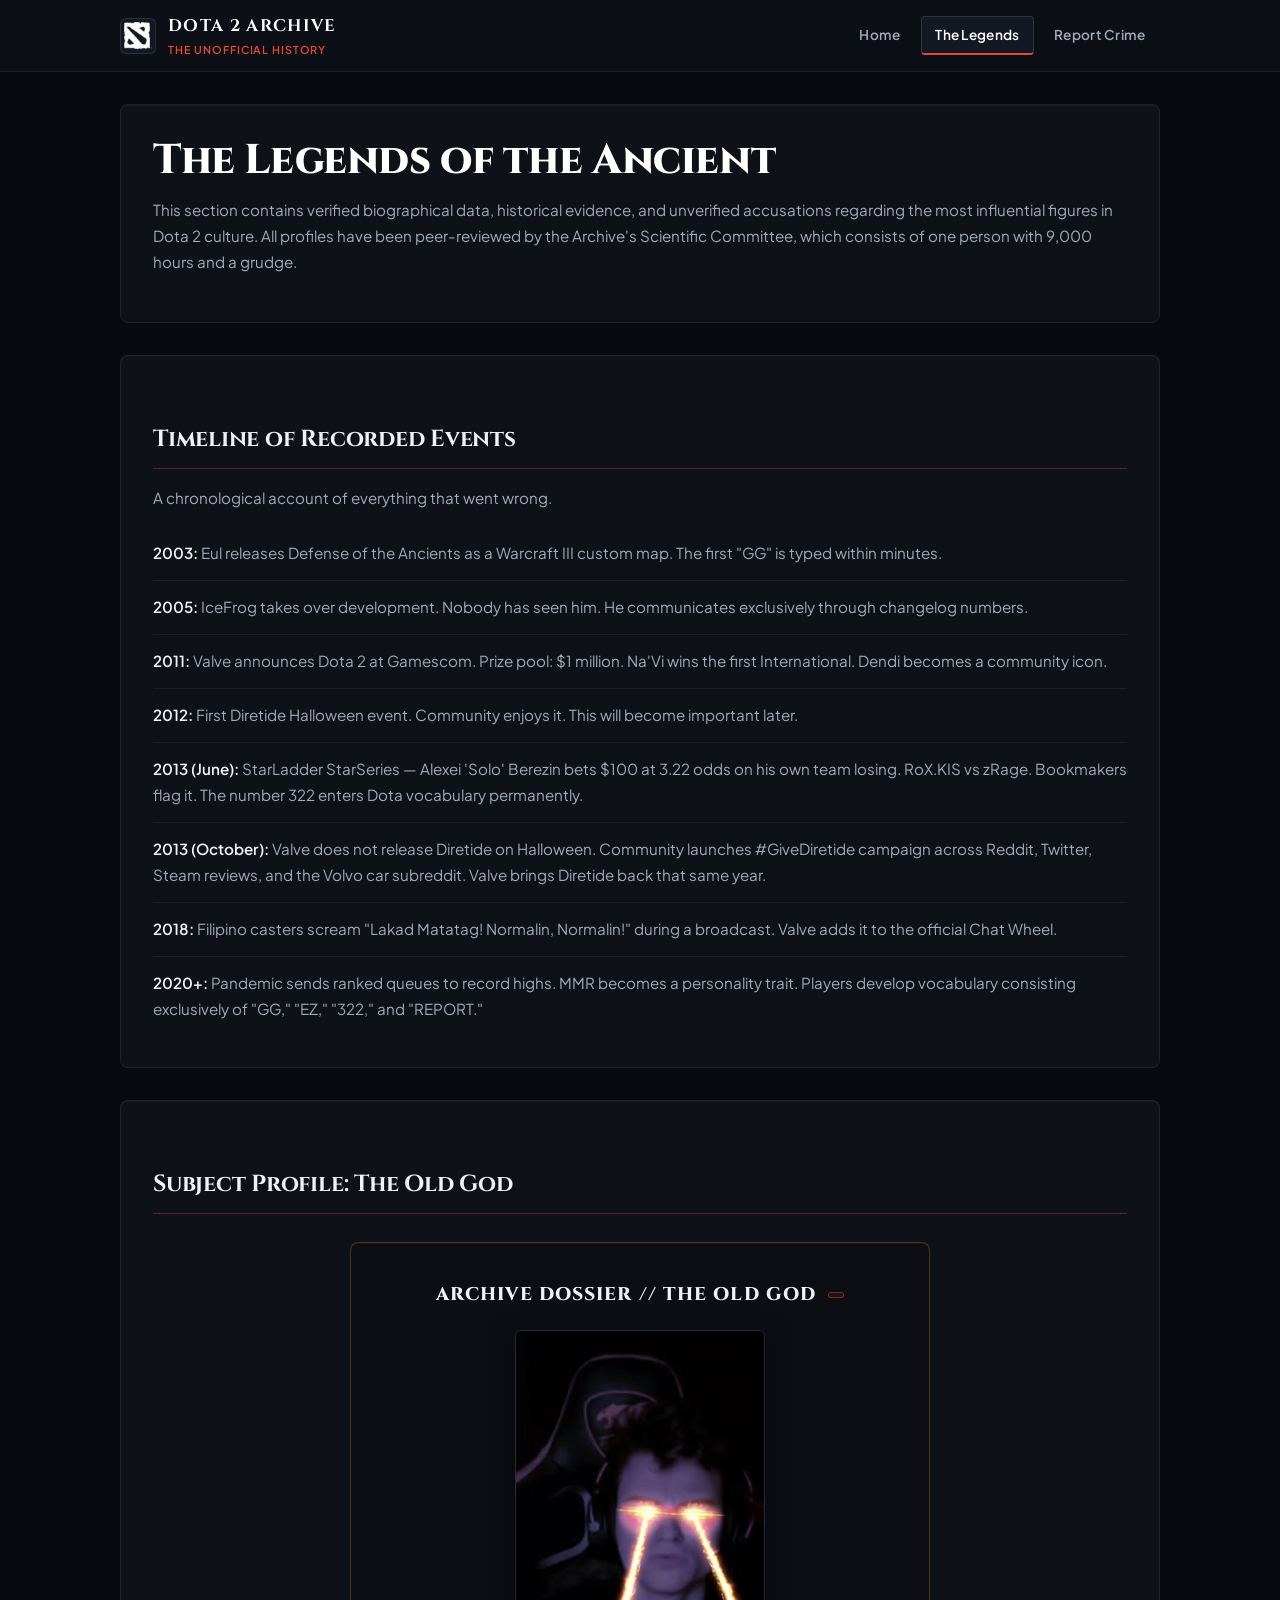
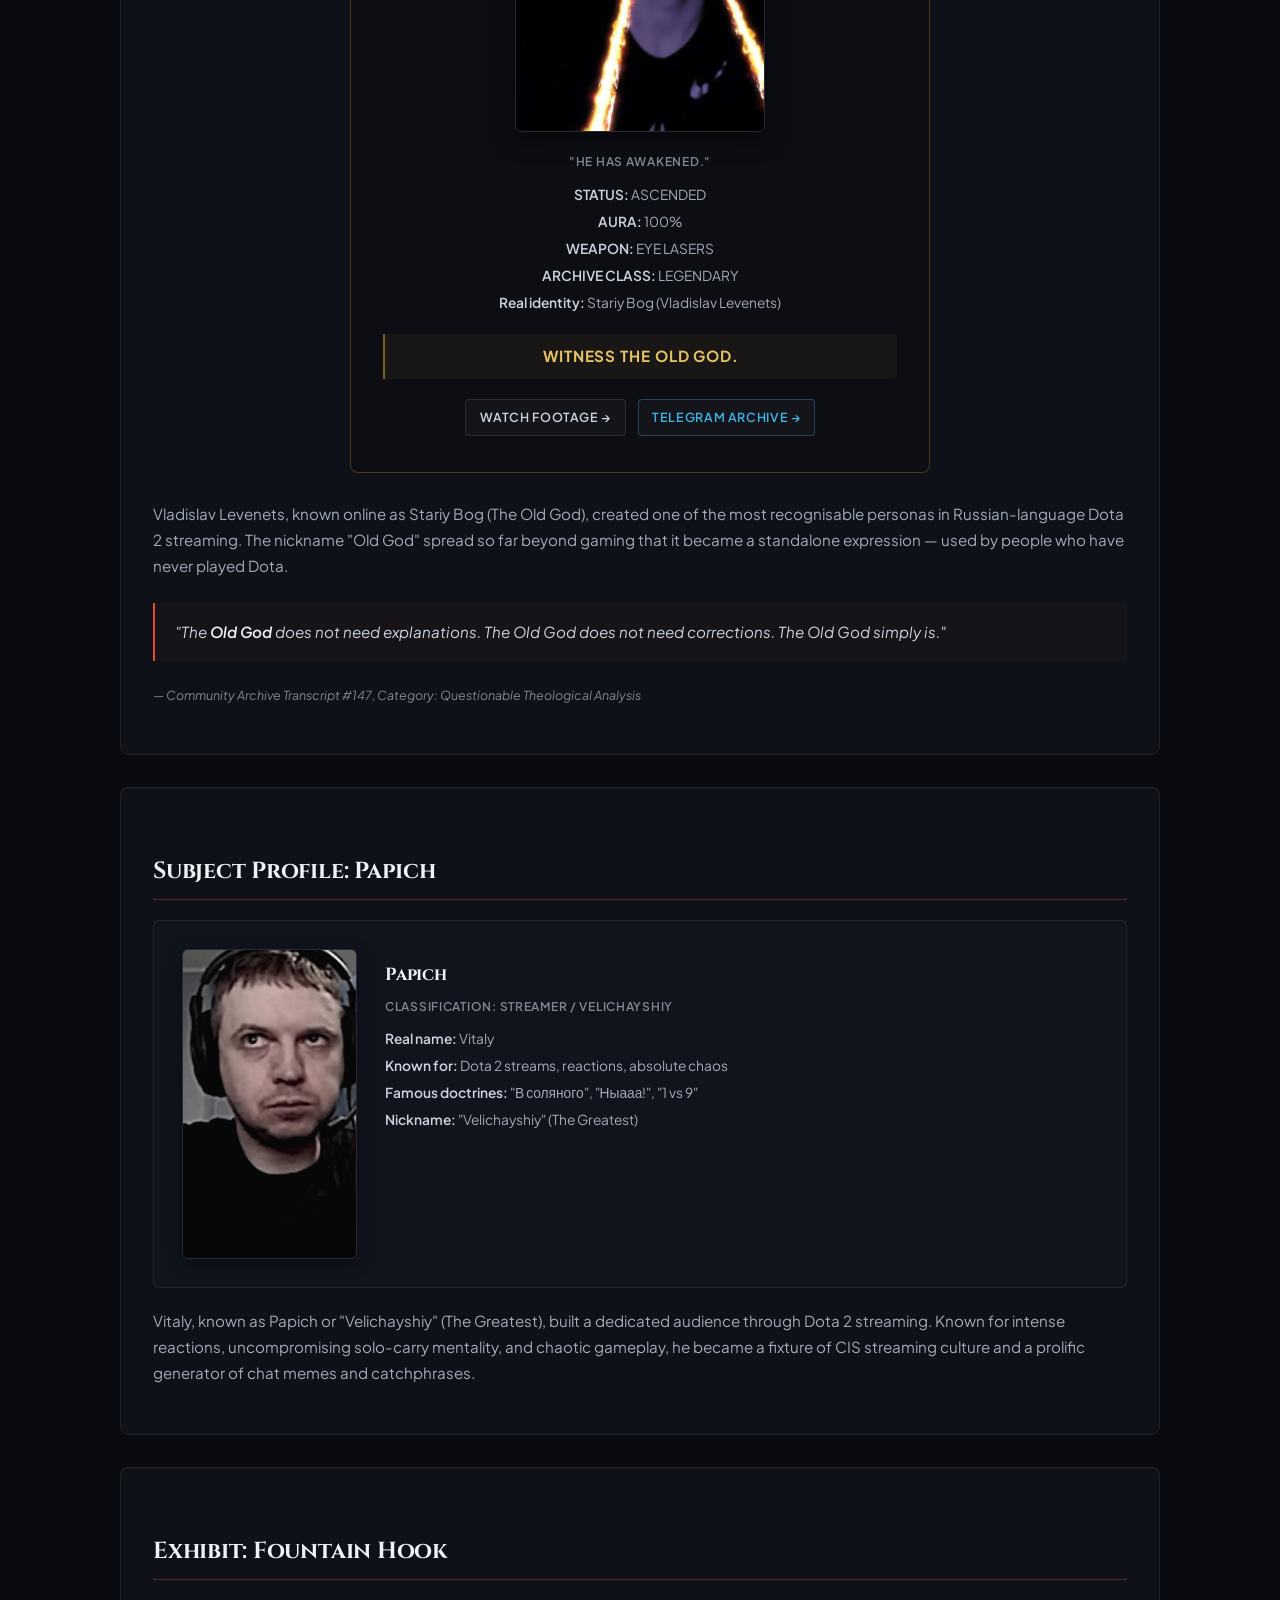
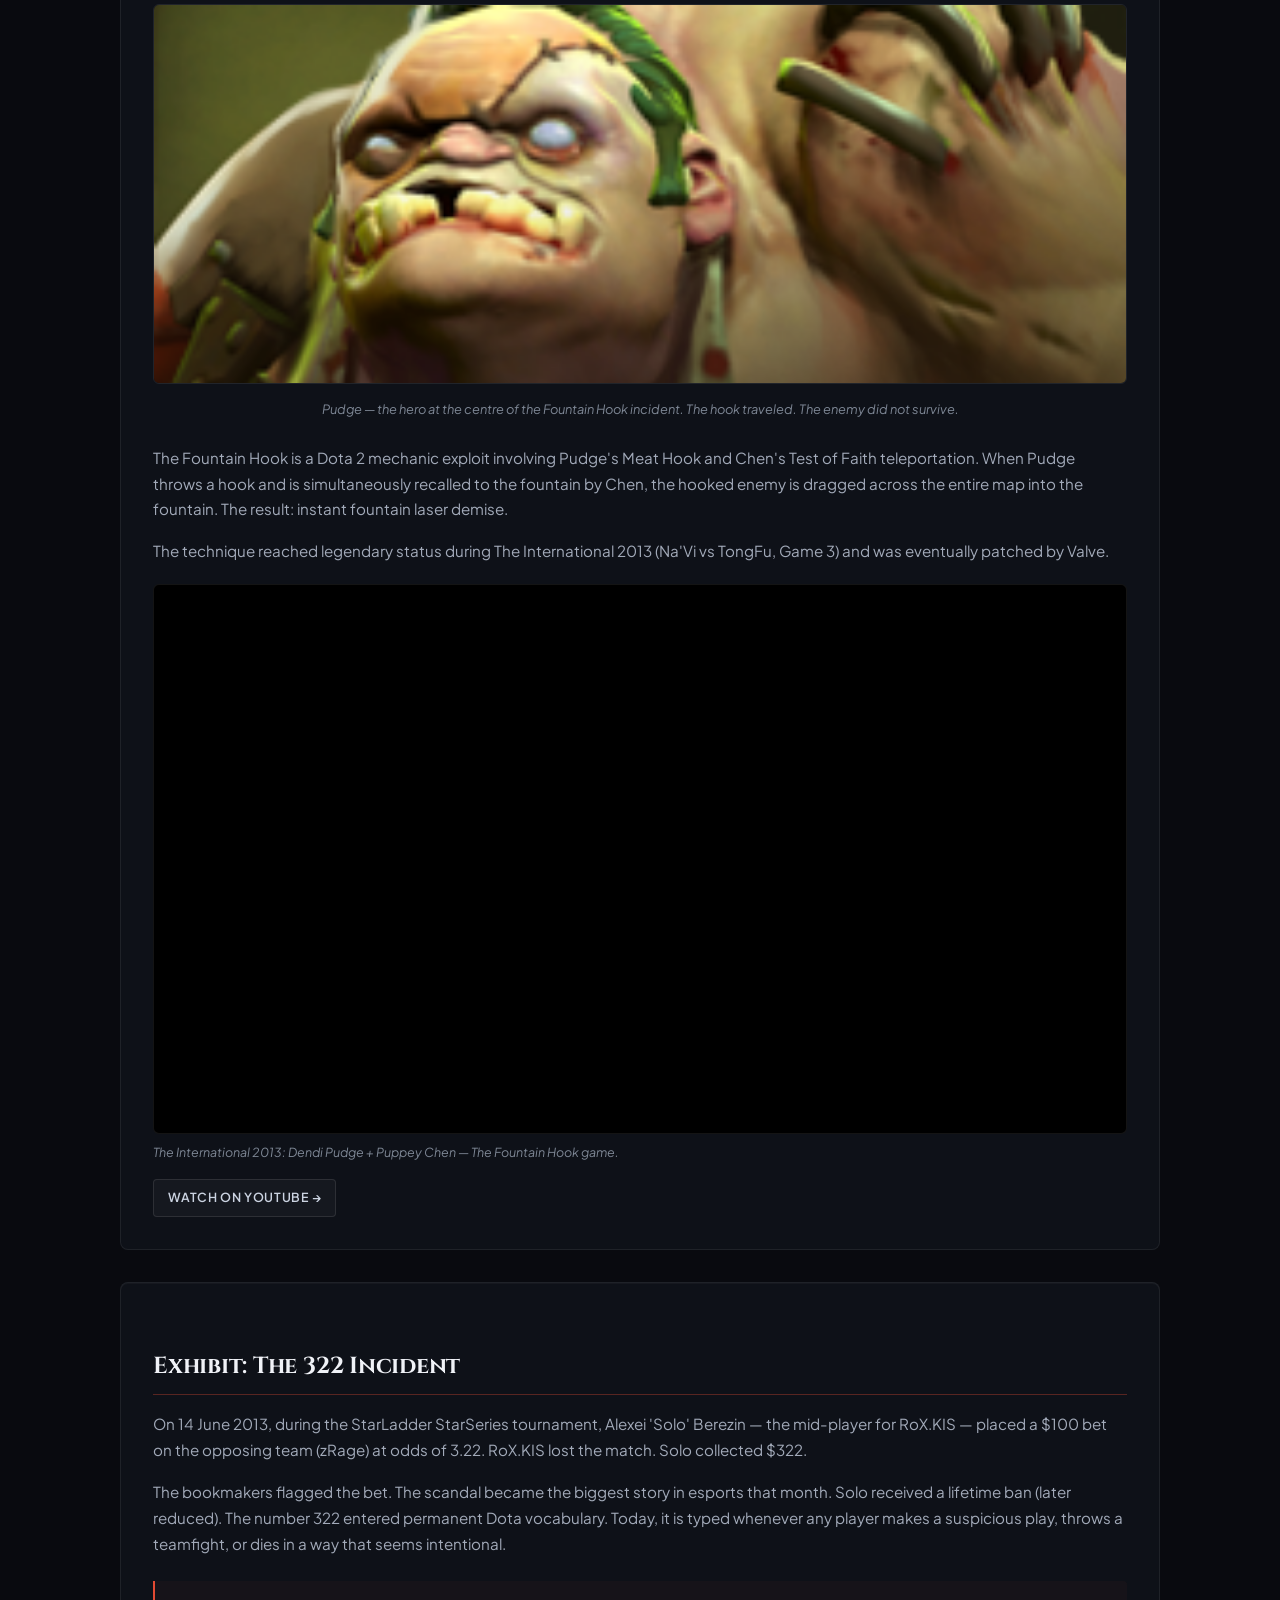
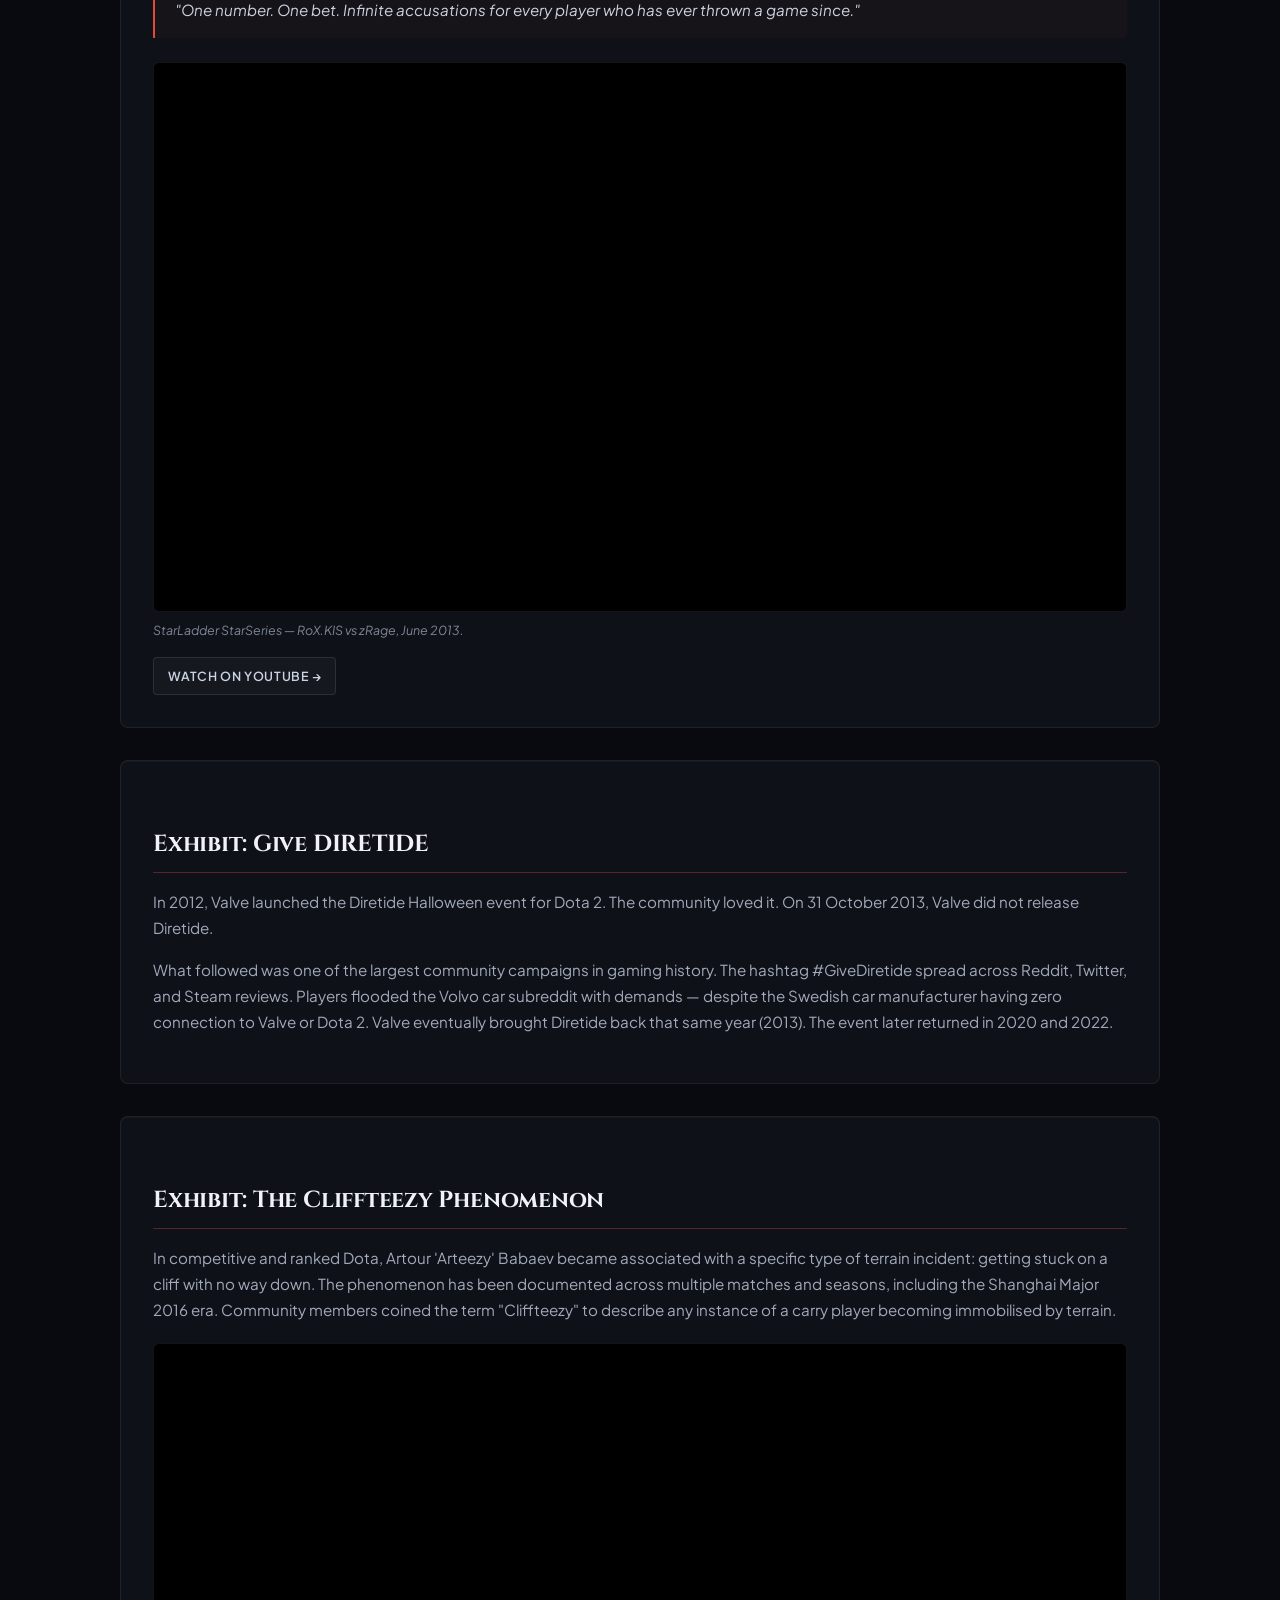
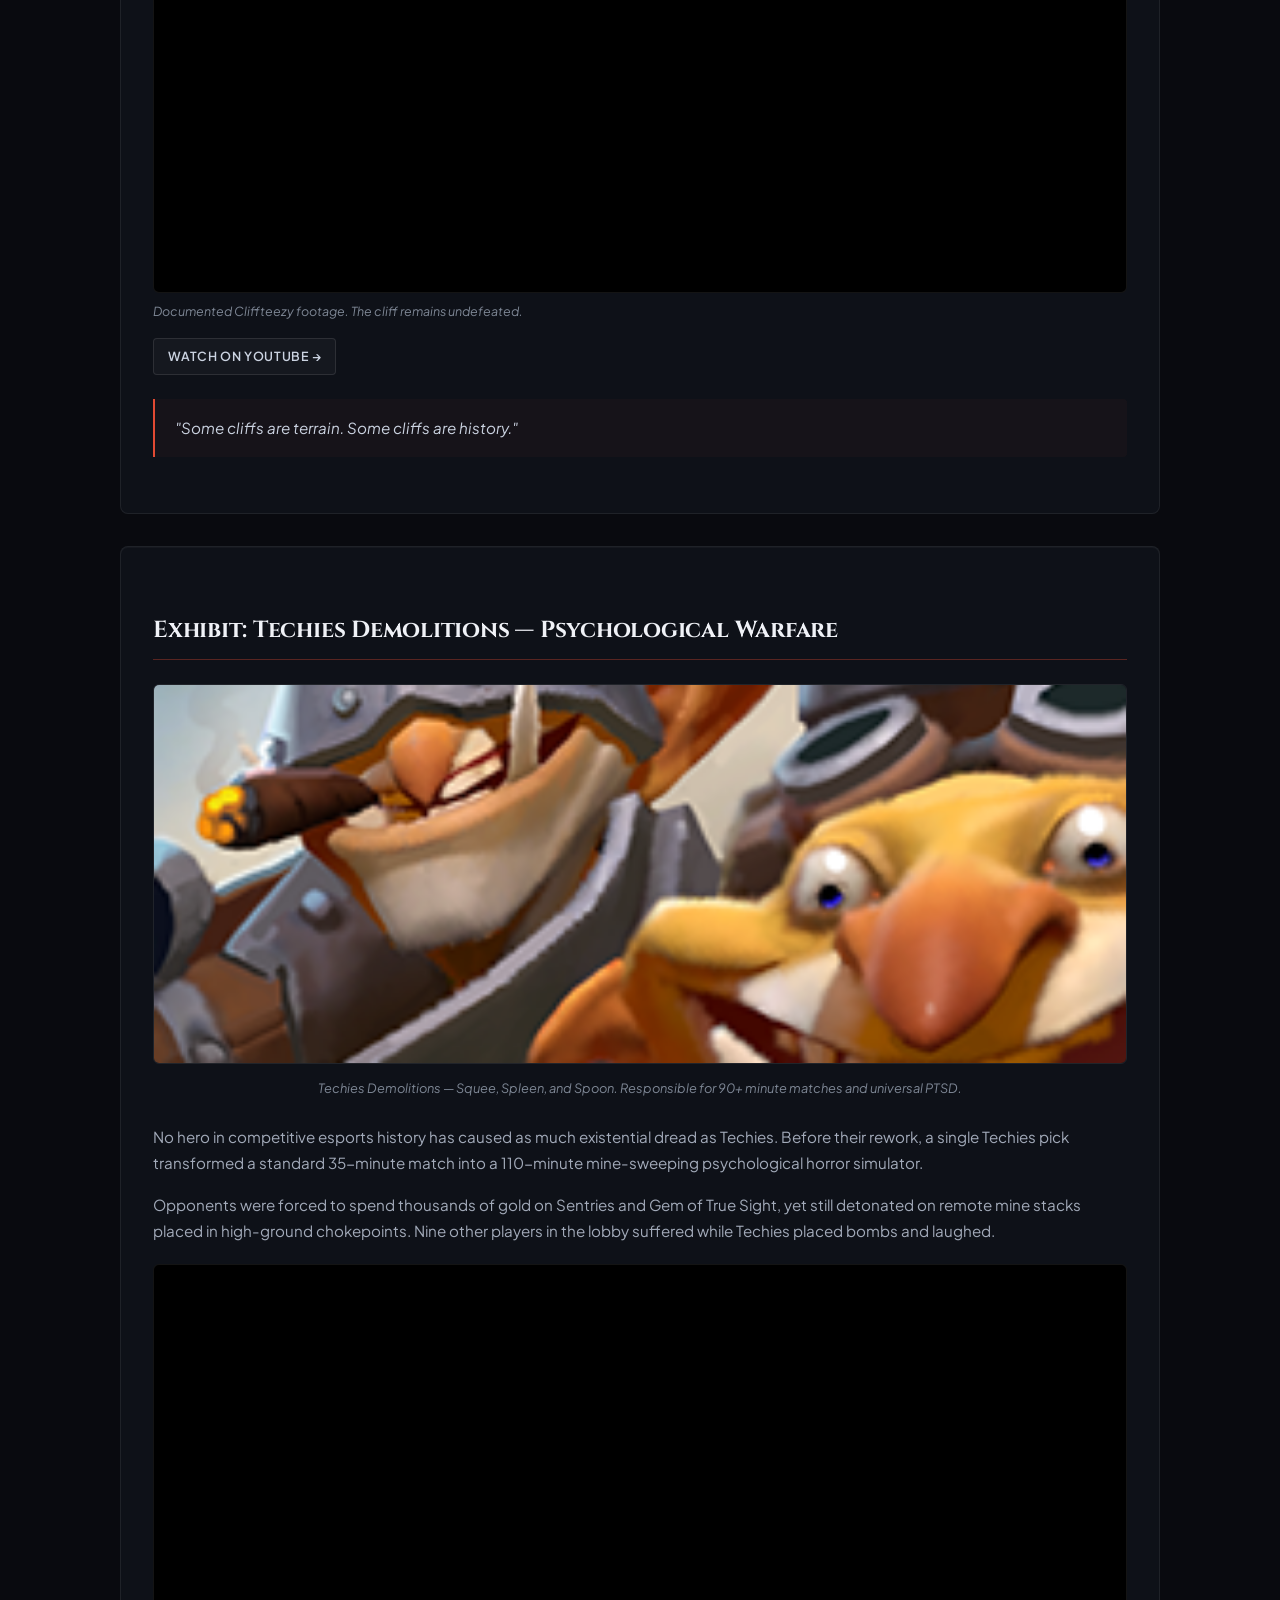
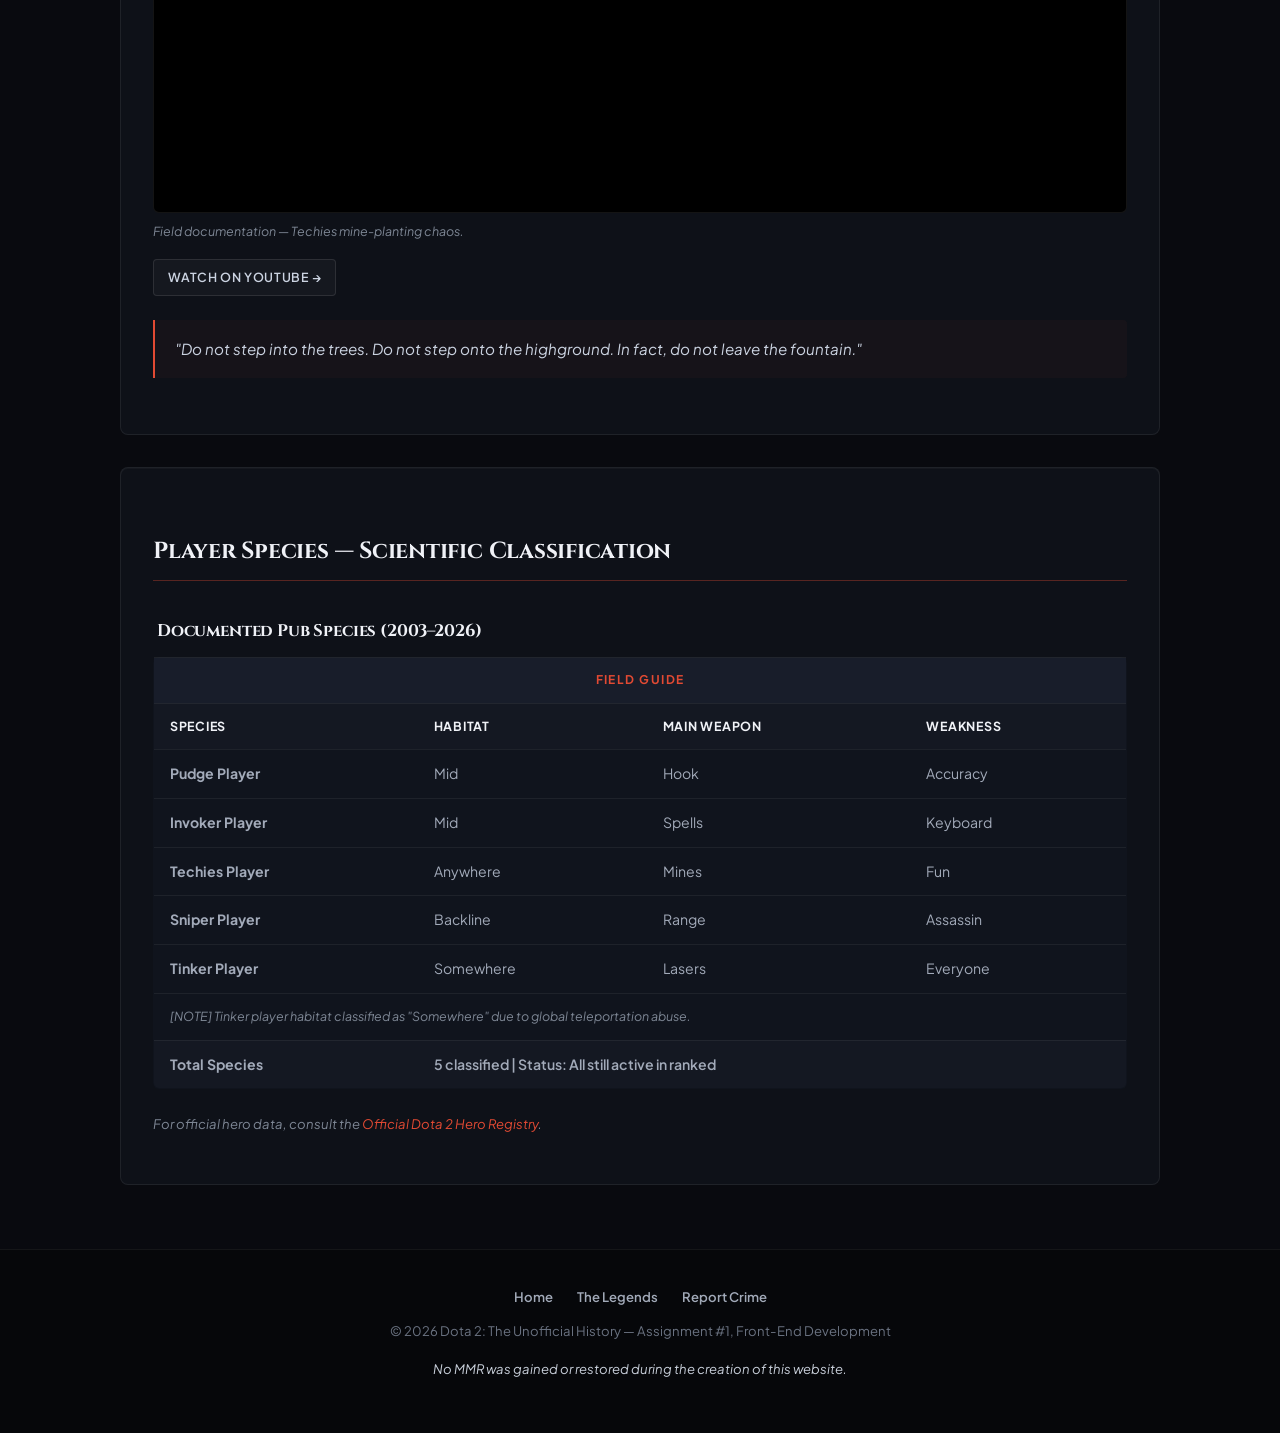
==== about.html @ 2c273de8 "1 assignment" ====
<!DOCTYPE html>
<html lang="en">
<head>
    <meta charset="UTF-8">
    <meta name="viewport" content="width=device-width, initial-scale=1.0">
    <meta name="description" content="Deep investigation into the greatest legends and memes in Dota 2 history — 322, Fountain Hook, The Old God, timeline and scientific analysis.">
    <link rel="preconnect" href="https://fonts.googleapis.com">
    <link rel="preconnect" href="https://fonts.gstatic.com" crossorigin>
    <link href="https://fonts.googleapis.com/css2?family=Cinzel:wght@600;700;800;900&family=Plus+Jakarta+Sans:ital,wght@0,400;0,500;0,600;0,700;1,400&display=swap" rel="stylesheet">
    <link rel="stylesheet" href="css/style.css">
</head>
<body>

    <header>
        <div class="header-container">
            <div class="logo-group">
                <img src="images/dota-logo.png" alt="Dota 2 emblem" class="site-logo">
                <div>
                    <span class="site-title">DOTA 2 ARCHIVE</span>
                    <span class="site-sub">The Unofficial History</span>
                </div>
            </div>
            <nav>
                <a href="index.html">Home</a>
                <a href="about.html" class="active">The Legends</a>
                <a href="contact.html">Report Crime</a>
            </nav>
        </div>
    </header>

    <main>

        <!-- ===== PAGE INTRO ===== -->
        <section class="content-section">
            <h1>The Legends of the Ancient</h1>
            <p>
                This section contains verified biographical data, historical evidence, and unverified accusations
                regarding the most influential figures in Dota 2 culture. All profiles have been peer-reviewed by
                the Archive's Scientific Committee, which consists of one person with 9,000 hours and a grudge.
            </p>
        </section>

        <!-- ===== TIMELINE ===== -->
        <section class="content-section">
            <h2>Timeline of Recorded Events</h2>
            <p>A chronological account of everything that went wrong.</p>

            <ol class="timeline-list">
                <li>
                    <strong>2003:</strong> Eul releases Defense of the Ancients as a Warcraft III custom map.
                    The first "GG" is typed within minutes.
                </li>
                <li>
                    <strong>2005:</strong> IceFrog takes over development. Nobody has seen him.
                    He communicates exclusively through changelog numbers.
                </li>
                <li>
                    <strong>2011:</strong> Valve announces Dota 2 at Gamescom. Prize pool: $1 million.
                    Na'Vi wins the first International. Dendi becomes a community icon.
                </li>
                <li>
                    <strong>2012:</strong> First Diretide Halloween event. Community enjoys it.
                    This will become important later.
                </li>
                <li>
                    <strong>2013 (June):</strong> StarLadder StarSeries &mdash; Alexei 'Solo' Berezin bets $100
                    at 3.22 odds on his own team losing. RoX.KIS vs zRage. Bookmakers flag it.
                    The number 322 enters Dota vocabulary permanently.
                </li>
                <li>
                    <strong>2013 (October):</strong> Valve does not release Diretide on Halloween.
                    Community launches #GiveDiretide campaign across Reddit, Twitter, Steam reviews,
                    and the Volvo car subreddit. Valve brings Diretide back that same year.
                </li>
                <li>
                    <strong>2018:</strong> Filipino casters scream "Lakad Matatag! Normalin, Normalin!" during a broadcast.
                    Valve adds it to the official Chat Wheel.
                </li>
                <li>
                    <strong>2020+:</strong> Pandemic sends ranked queues to record highs. MMR becomes a personality trait.
                    Players develop vocabulary consisting exclusively of "GG," "EZ," "322," and "REPORT."
                </li>
            </ol>
        </section>

        <!-- ===== THE OLD GOD ===== -->
        <section class="content-section">
            <h2>Subject Profile: The Old God</h2>

            <div class="old-god-card about-version">
                <div class="old-god-header">
                    <span class="old-god-badge">ARCHIVE DOSSIER // THE OLD GOD</span>
                    <span class="not-papich-badge"></span>
                </div>
                <img src="images/old-god.jpg" alt="The Old God (Stariy Bog) with Eye Lasers" class="old-god-photo">
                <p class="exhibit-subtitle">"HE HAS AWAKENED."</p>
                <div class="exhibit-data">
                    <p><strong>STATUS:</strong> ASCENDED</p>
                    <p><strong>AURA:</strong> 100%</p>
                    <p><strong>WEAPON:</strong> EYE LASERS</p>
                    <p><strong>ARCHIVE CLASS:</strong> LEGENDARY</p>
                    <p><strong>Real identity:</strong> Stariy Bog (Vladislav Levenets)</p>
                </div>
                <div class="exhibit-quote old-god-witness">WITNESS THE OLD GOD.</div>
                <div class="old-god-actions">
                    <a href="https://www.youtube.com/watch?v=uypDLagjrmo" target="_blank" rel="noopener" class="evidence-link">WATCH FOOTAGE &rarr;</a>
                    <a href="https://t.me/s/StariyBog" target="_blank" rel="noopener" class="evidence-link tg-link">TELEGRAM ARCHIVE &rarr;</a>
                </div>
            </div>

            <p>
                Vladislav Levenets, known online as Stariy Bog (The Old God), created one of the most recognisable
                personas in Russian-language Dota 2 streaming. The nickname "Old God" spread so far beyond gaming
                that it became a standalone expression &mdash; used by people who have never played Dota.
            </p>

            <blockquote>
                "The <strong>Old God</strong> does not need explanations.
                The Old God does not need corrections.
                The Old God simply <em>is</em>."
            </blockquote>
            <p class="quote-source">&mdash; Community Archive Transcript #147, Category: Questionable Theological Analysis</p>
        </section>

        <!-- ===== PAPICH ===== -->
        <section class="content-section">
            <h2>Subject Profile: Papich</h2>

            <div class="streamer-block">
                <div class="streamer-layout">
                    <img src="images/papich.jpg" alt="Portrait of Papich (Vitaly / Velichayshiy)" class="streamer-photo">
                    <div class="streamer-info">
                        <h3>Papich</h3>
                        <p class="exhibit-subtitle">CLASSIFICATION: STREAMER / VELICHAYSHIY</p>
                        <div class="exhibit-data">
                            <p><strong>Real name:</strong> Vitaly</p>
                            <p><strong>Known for:</strong> Dota 2 streams, reactions, absolute chaos</p>
                            <p><strong>Famous doctrines:</strong> "В соляного", "Ныааа!", "1 vs 9"</p>
                            <p><strong>Nickname:</strong> "Velichayshiy" (The Greatest)</p>
                        </div>
                    </div>
                </div>
            </div>

            <p>
                Vitaly, known as Papich or "Velichayshiy" (The Greatest), built a dedicated audience through
                Dota 2 streaming. Known for intense reactions, uncompromising solo-carry mentality, and chaotic gameplay, he became a fixture
                of CIS streaming culture and a prolific generator of chat memes and catchphrases.
            </p>
        </section>

        <!-- ===== FOUNTAIN HOOK ===== -->
        <section class="content-section">
            <h2>Exhibit: Fountain Hook</h2>

            <figure class="featured-figure">
                <img src="images/pudge.jpg" alt="Pudge the Butcher, the hero responsible for the Fountain Hook phenomenon" class="profile-image">
                <figcaption>Pudge &mdash; the hero at the centre of the Fountain Hook incident. The hook traveled. The enemy did not survive.</figcaption>
            </figure>

            <p>
                The Fountain Hook is a Dota 2 mechanic exploit involving Pudge's Meat Hook and Chen's Test of Faith teleportation.
                When Pudge throws a hook and is simultaneously recalled to the fountain by Chen, the hooked enemy is dragged
                across the entire map into the fountain. The result: instant fountain laser demise.
            </p>
            <p>
                The technique reached legendary status during The International 2013 (Na'Vi vs TongFu, Game 3) and was eventually patched by Valve.
            </p>

            <div class="video-embed">
                <iframe src="https://www.youtube-nocookie.com/embed/J5I-5eo_vDM" title="Na'Vi vs TongFu TI3 — Fountain Hook incident" allowfullscreen referrerpolicy="strict-origin-when-cross-origin" allow="accelerometer; autoplay; clipboard-write; encrypted-media; gyroscope; picture-in-picture"></iframe>
            </div>
            <p class="media-label">The International 2013: Dendi Pudge + Puppey Chen &mdash; The Fountain Hook game.</p>
            <a href="https://www.youtube.com/watch?v=J5I-5eo_vDM" target="_blank" rel="noopener" class="evidence-link">WATCH ON YOUTUBE &rarr;</a>
        </section>

        <!-- ===== 322 DEEP DIVE ===== -->
        <section class="content-section">
            <h2>Exhibit: The 322 Incident</h2>
            <p>
                On 14 June 2013, during the StarLadder StarSeries tournament, Alexei 'Solo' Berezin &mdash;
                the mid-player for RoX.KIS &mdash; placed a $100 bet on the opposing team (zRage) at odds of 3.22.
                RoX.KIS lost the match. Solo collected $322.
            </p>
            <p>
                The bookmakers flagged the bet. The scandal became the biggest story in esports that month.
                Solo received a lifetime ban (later reduced). The number 322 entered permanent Dota vocabulary.
                Today, it is typed whenever any player makes a suspicious play, throws a teamfight,
                or dies in a way that seems intentional.
            </p>

            <blockquote>
                "One number. One bet. Infinite accusations for every player who has ever thrown a game since."
            </blockquote>

            <div class="video-embed">
                <iframe src="https://www.youtube-nocookie.com/embed/mHl6HFGBHSY" title="322 — the original match footage" allowfullscreen referrerpolicy="strict-origin-when-cross-origin" allow="accelerometer; autoplay; clipboard-write; encrypted-media; gyroscope; picture-in-picture"></iframe>
            </div>
            <p class="media-label">StarLadder StarSeries &mdash; RoX.KIS vs zRage, June 2013.</p>
            <a href="https://www.youtube.com/watch?v=mHl6HFGBHSY" target="_blank" rel="noopener" class="evidence-link">WATCH ON YOUTUBE &rarr;</a>
        </section>

        <!-- ===== GIVE DIRETIDE ===== -->
        <section class="content-section">
            <h2>Exhibit: Give DIRETIDE</h2>
            <p>
                In 2012, Valve launched the Diretide Halloween event for Dota 2. The community loved it.
                On 31 October 2013, Valve did not release Diretide.
            </p>
            <p>
                What followed was one of the largest community campaigns in gaming history.
                The hashtag #GiveDiretide spread across Reddit, Twitter, and Steam reviews.
                Players flooded the Volvo car subreddit with demands &mdash; despite the Swedish car manufacturer
                having zero connection to Valve or Dota 2. Valve eventually brought Diretide back
                that same year (2013). The event later returned in 2020 and 2022.
            </p>
        </section>

        <!-- ===== ARTEEZY CLIFF ===== -->
        <section class="content-section">
            <h2>Exhibit: The Cliffteezy Phenomenon</h2>
            <p>
                In competitive and ranked Dota, Artour 'Arteezy' Babaev became associated with a specific type
                of terrain incident: getting stuck on a cliff with no way down. The phenomenon has been documented
                across multiple matches and seasons, including the Shanghai Major 2016 era. Community members
                coined the term "Cliffteezy" to describe any instance of a carry player becoming immobilised by terrain.
            </p>

            <div class="video-embed">
                <iframe src="https://www.youtube-nocookie.com/embed/8sR3G165goo" title="Cliffteezy — Arteezy cliff compilation" allowfullscreen referrerpolicy="strict-origin-when-cross-origin" allow="accelerometer; autoplay; clipboard-write; encrypted-media; gyroscope; picture-in-picture"></iframe>
            </div>
            <p class="media-label">Documented Cliffteezy footage. The cliff remains undefeated.</p>
            <a href="https://www.youtube.com/watch?v=8sR3G165goo" target="_blank" rel="noopener" class="evidence-link">WATCH ON YOUTUBE &rarr;</a>

            <blockquote>
                "Some cliffs are terrain. Some cliffs are history."
            </blockquote>
        </section>

        <!-- ===== TECHIES DEMOLITIONS ===== -->
        <section class="content-section">
            <h2>Exhibit: Techies Demolitions &mdash; Psychological Warfare</h2>

            <figure class="featured-figure">
                <img src="images/techies.jpg" alt="Techies Demolitions concept art" class="profile-image">
                <figcaption>Techies Demolitions &mdash; Squee, Spleen, and Spoon. Responsible for 90+ minute matches and universal PTSD.</figcaption>
            </figure>

            <p>
                No hero in competitive esports history has caused as much existential dread as Techies.
                Before their rework, a single Techies pick transformed a standard 35-minute match into a 110-minute
                mine-sweeping psychological horror simulator.
            </p>
            <p>
                Opponents were forced to spend thousands of gold on Sentries and Gem of True Sight, yet still detonated
                on remote mine stacks placed in high-ground chokepoints. Nine other players in the lobby suffered while
                Techies placed bombs and laughed.
            </p>

            <div class="video-embed">
                <iframe src="https://www.youtube-nocookie.com/embed/xH3RIE_Ctn4" title="Dota 2 Techies Funny Moments & Highlights" allowfullscreen referrerpolicy="strict-origin-when-cross-origin" allow="accelerometer; autoplay; clipboard-write; encrypted-media; gyroscope; picture-in-picture"></iframe>
            </div>
            <p class="media-label">Field documentation &mdash; Techies mine-planting chaos.</p>
            <a href="https://www.youtube.com/watch?v=xH3RIE_Ctn4" target="_blank" rel="noopener" class="evidence-link">WATCH ON YOUTUBE &rarr;</a>

            <blockquote>
                "Do not step into the trees. Do not step onto the highground. In fact, do not leave the fountain."
            </blockquote>
        </section>

        <!-- ===== PLAYER SPECIES TABLE ===== -->
        <section class="content-section">
            <h2>Player Species &mdash; Scientific Classification</h2>

            <table class="data-table">
                <caption>Documented Pub Species (2003&ndash;2026)</caption>
                <thead>
                    <tr>
                        <th colspan="4" class="table-category-header">FIELD GUIDE</th>
                    </tr>
                    <tr>
                        <th scope="col">Species</th>
                        <th scope="col">Habitat</th>
                        <th scope="col">Main Weapon</th>
                        <th scope="col">Weakness</th>
                    </tr>
                </thead>
                <tbody>
                    <tr>
                        <th scope="row">Pudge Player</th>
                        <td>Mid</td>
                        <td>Hook</td>
                        <td>Accuracy</td>
                    </tr>
                    <tr>
                        <th scope="row">Invoker Player</th>
                        <td>Mid</td>
                        <td>Spells</td>
                        <td>Keyboard</td>
                    </tr>
                    <tr>
                        <th scope="row">Techies Player</th>
                        <td>Anywhere</td>
                        <td>Mines</td>
                        <td>Fun</td>
                    </tr>
                    <tr>
                        <th scope="row">Sniper Player</th>
                        <td>Backline</td>
                        <td>Range</td>
                        <td>Assassin</td>
                    </tr>
                    <tr>
                        <th scope="row">Tinker Player</th>
                        <td>Somewhere</td>
                        <td>Lasers</td>
                        <td>Everyone</td>
                    </tr>
                    <tr>
                        <td colspan="4" class="table-notice">[NOTE] Tinker player habitat classified as "Somewhere" due to global teleportation abuse.</td>
                    </tr>
                </tbody>
                <tfoot>
                    <tr>
                        <th scope="row">Total Species</th>
                        <td colspan="3">5 classified | Status: All still active in ranked</td>
                    </tr>
                </tfoot>
            </table>

            <p class="external-reference">
                For official hero data, consult the
                <a href="https://www.dota2.com/heroes" target="_blank" rel="noopener">Official Dota 2 Hero Registry</a>.
            </p>
        </section>

    </main>

    <footer>
        <div class="footer-container">
            <div class="footer-links">
                <a href="index.html">Home</a>
                <a href="about.html">The Legends</a>
                <a href="contact.html">Report Crime</a>
            </div>
            <p>&copy; 2026 Dota 2: The Unofficial History &mdash; Assignment #1, Front-End Development</p>
            <p class="footer-note"><em>No MMR was gained or restored during the creation of this website.</em></p>
        </div>
    </footer>

</body>
</html>
---- css/style.css ----
/* ==========================================================================
   DOTA 2: THE UNOFFICIAL HISTORY — style.css
   Academic Research Archive & Museum of Recorded Matches

   DESIGN PRINCIPLES (Anti-Slop / High-Craft):
     - Restrained titanium & obsidian dark theme (no cheap neon/purple slop)
     - High-contrast bespoke typography: Classical monumentality + modern grotesque
     - Hairline borders (0.5-1px), diffuse ambient shadows, no garish glows
     - Strict visual hierarchy, whitespace discipline, zero emoji spam

   COLOR FORMATS (4 distinct formats):
     1. Named:  white, black, transparent
     2. Hex:    #090a0f, #0e1118, #141822, #1c212e, #282f42, #e24a33
     3. RGB:    rgb(226, 74, 51) — Dota Ember Crimson
     4. HSL:    hsl(218, 14%, 68%) — Desaturated slate body text

   FONT FAMILIES (Max 2):
     Headings: 'Cinzel', 'Georgia', serif
     Body:     'Plus Jakarta Sans', -apple-system, BlinkMacSystemFont, sans-serif

   CSS UNITS: px, %, rem, vh
   ========================================================================== */

/* ===== RESET & CORE BOX MODEL ===== */
*,
*::before,
*::after {
    box-sizing: border-box;
    margin: 0;
    padding: 0;
}

/* ===== ROOT & CANVAS ===== */
body {
    background-color: #090a0f;
    color: hsl(218, 14%, 68%);
    font-family: 'Plus Jakarta Sans', -apple-system, BlinkMacSystemFont, sans-serif;
    font-size: 0.95rem;
    line-height: 1.7;
    display: flex;
    flex-direction: column;
    min-height: 100vh;
    -webkit-font-smoothing: antialiased;
    -moz-osx-font-smoothing: grayscale;
}

/* ===== TYPOGRAPHY ARCHITECTURE ===== */
h1, h2, h3, h4, caption, legend {
    font-family: 'Cinzel', 'Georgia', serif;
    color: #f0f2f7;
    letter-spacing: -0.01em;
}

h1 {
    font-size: 2.6rem;
    font-weight: 800;
    line-height: 1.15;
    margin-bottom: 0.75rem;
    color: white;
}

h2 {
    font-size: 1.45rem;
    font-weight: 700;
    margin-top: 2rem;
    margin-bottom: 1rem;
    padding-bottom: 0.5rem;
    border-bottom: 1px solid rgba(226, 74, 51, 0.35);
    display: flex;
    align-items: center;
    justify-content: space-between;
}

h3 {
    font-size: 1.1rem;
    font-weight: 700;
    color: #f0f2f7;
    margin-top: 0.75rem;
    margin-bottom: 0.35rem;
}

p {
    margin-bottom: 1rem;
}

a {
    color: rgb(226, 74, 51);
    text-decoration: none;
    transition: color 0.18s ease;
}

a:hover {
    color: white;
}

em {
    color: hsl(218, 20%, 82%);
    font-style: italic;
}

strong {
    color: #f0f2f7;
    font-weight: 600;
}

blockquote {
    border-left: 2px solid rgb(226, 74, 51);
    background-color: rgba(226, 74, 51, 0.04);
    padding: 1rem 1.25rem;
    margin: 1.5rem 0;
    border-radius: 0 4px 4px 0;
    color: #cbd3e1;
    font-style: italic;
}

/* ===== HEADER & NAVIGATION ===== */
header {
    background-color: rgba(14, 17, 24, 0.85);
    border-bottom: 1px solid rgba(255, 255, 255, 0.07);
    padding: 0.75rem 0;
    position: sticky;
    top: 0;
    z-index: 200;
    backdrop-filter: blur(12px);
    -webkit-backdrop-filter: blur(12px);
}

.header-container {
    width: 90%;
    max-width: 1040px;
    margin: 0 auto;
    display: flex;
    justify-content: space-between;
    align-items: center;
    flex-wrap: wrap;
    gap: 0.75rem;
}

.logo-group {
    display: flex;
    align-items: center;
    gap: 0.75rem;
}

.site-logo {
    width: 36px;
    height: 36px;
    object-fit: contain;
    background-color: #141822;
    border: 1px solid rgba(255, 255, 255, 0.1);
    border-radius: 6px;
    padding: 3px;
}

.site-title {
    display: block;
    font-family: 'Cinzel', 'Georgia', serif;
    font-size: 1.05rem;
    font-weight: 700;
    color: white;
    letter-spacing: 0.08em;
}

.site-sub {
    display: block;
    font-size: 0.68rem;
    color: rgb(226, 74, 51);
    letter-spacing: 0.08em;
    text-transform: uppercase;
    font-weight: 600;
}

nav {
    display: flex;
    gap: 0.35rem;
}

nav a {
    display: inline-block;
    color: hsl(218, 14%, 68%);
    font-size: 0.85rem;
    font-weight: 600;
    letter-spacing: 0.02em;
    padding: 0.4rem 0.85rem;
    border-radius: 4px;
    border: 1px solid transparent;
    transition: all 0.18s ease;
}

nav a:hover {
    background-color: rgba(255, 255, 255, 0.05);
    border-color: rgba(255, 255, 255, 0.08);
    color: white;
}

nav a.active {
    background-color: #141822;
    border-color: rgba(255, 255, 255, 0.12);
    color: white;
    border-bottom: 2px solid rgb(226, 74, 51);
}

/* ===== MAIN WORKSPACE ===== */
main {
    flex: 1;
    width: 90%;
    max-width: 1040px;
    margin: 2rem auto;
}

/* ===== HERO BANNER (Single Required CSS ID Selector) ===== */
#hero-banner {
    background: radial-gradient(circle at 50% 0%, rgba(226, 74, 51, 0.09) 0%, transparent 65%), #0e1118;
    border: 1px solid rgba(255, 255, 255, 0.08);
    border-radius: 8px;
    padding: 4.5rem 2rem;
    margin-bottom: 2.5rem;
    text-align: center;
    min-height: 48vh;
    display: flex;
    flex-direction: column;
    justify-content: center;
    align-items: center;
    gap: 1.1rem;
    position: relative;
    box-shadow: inset 0 1px 0 rgba(255, 255, 255, 0.05);
}

#hero-banner h1 {
    margin-bottom: 0.25rem;
    letter-spacing: -0.02em;
}

.hero-subtitle {
    font-size: 1.1rem;
    font-weight: 500;
    color: #cbd3e1;
    letter-spacing: 0.04em;
    text-transform: uppercase;
}

.hero-fine-print {
    font-size: 0.8rem;
    color: hsl(218, 10%, 46%);
    margin-top: 0.25rem;
}

.cta-button {
    display: inline-block;
    background-color: rgb(226, 74, 51);
    color: white;
    font-size: 0.88rem;
    font-weight: 700;
    letter-spacing: 0.06em;
    padding: 0.75rem 1.6rem;
    border-radius: 4px;
    border: 1px solid rgba(255, 255, 255, 0.15);
    transition: all 0.18s ease;
    box-shadow: 0 2px 8px rgba(0, 0, 0, 0.3);
}

.cta-button:hover {
    background-color: #ff523d;
    color: white;
    transform: translateY(-1px);
    box-shadow: 0 4px 14px rgba(226, 74, 51, 0.35);
}

.cta-button:active {
    transform: scale(0.98);
}

/* ===== CONTENT SECTIONS ===== */
.content-section {
    background-color: #0e1118;
    border: 1px solid rgba(255, 255, 255, 0.07);
    border-radius: 8px;
    padding: 2rem;
    margin-bottom: 2rem;
    box-shadow: inset 0 1px 0 rgba(255, 255, 255, 0.03);
}

/* ===== EXHIBIT CARDS (Museum Bento Grid) ===== */
.exhibit-grid {
    display: grid;
    grid-template-columns: repeat(auto-fit, minmax(280px, 1fr));
    gap: 1.25rem;
    margin: 1.5rem 0;
}

.exhibit-card {
    background-color: #10141d;
    border: 1px solid rgba(255, 255, 255, 0.07);
    border-radius: 6px;
    padding: 1.5rem;
    display: flex;
    flex-direction: column;
    justify-content: space-between;
    transition: transform 0.18s ease, border-color 0.18s ease, box-shadow 0.18s ease;
}

.exhibit-card:hover {
    border-color: rgba(255, 255, 255, 0.14);
    transform: translateY(-2px);
    box-shadow: 0 8px 24px rgba(0, 0, 0, 0.35);
}

.exhibit-card-featured {
    background-color: #121722;
    border: 1px solid rgba(226, 74, 51, 0.3);
    border-radius: 6px;
    padding: 1.5rem;
}

.exhibit-number {
    display: inline-block;
    font-size: 0.72rem;
    font-weight: 700;
    letter-spacing: 0.12em;
    color: rgb(226, 74, 51);
    text-transform: uppercase;
    margin-bottom: 0.4rem;
}

.exhibit-subtitle {
    font-size: 0.75rem;
    font-weight: 600;
    color: hsl(218, 10%, 54%);
    letter-spacing: 0.06em;
    text-transform: uppercase;
    margin-bottom: 0.75rem;
}

.exhibit-img {
    width: 100%;
    height: 180px;
    object-fit: cover;
    border-radius: 4px;
    border: 1px solid rgba(255, 255, 255, 0.08);
    margin: 0.5rem 0 1rem 0;
}

.exhibit-data {
    font-size: 0.86rem;
    margin-bottom: 1rem;
    display: flex;
    flex-direction: column;
    gap: 0.4rem;
}

.exhibit-data p {
    margin-bottom: 0;
    line-height: 1.5;
}

.exhibit-data strong {
    color: #cbd3e1;
}

.exhibit-quote {
    font-size: 0.85rem;
    font-style: italic;
    color: hsl(218, 14%, 68%);
    border-left: 2px solid rgba(255, 255, 255, 0.12);
    padding-left: 0.75rem;
    margin: 0.75rem 0 1rem 0;
}

/* Evidence Action Button */
.evidence-link {
    display: inline-block;
    align-self: flex-start;
    margin-top: auto;
    font-size: 0.78rem;
    font-weight: 600;
    letter-spacing: 0.05em;
    color: #cbd3e1;
    background-color: rgba(255, 255, 255, 0.03);
    border: 1px solid rgba(255, 255, 255, 0.1);
    border-radius: 4px;
    padding: 0.45rem 0.85rem;
    transition: all 0.18s ease;
}

.evidence-link:hover {
    background-color: rgba(226, 74, 51, 0.12);
    border-color: rgba(226, 74, 51, 0.5);
    color: white;
}

.evidence-link:active {
    transform: scale(0.98);
}

.evidence-link.tg-link {
    color: #40b3e8;
    border-color: rgba(64, 179, 232, 0.3);
}

.evidence-link.tg-link:hover {
    background-color: rgba(64, 179, 232, 0.12);
    border-color: #40b3e8;
    color: white;
}

/* ===== HARDWARE-STYLE TELEMETRY (Diretide) ===== */
.anger-bar {
    display: flex;
    flex-direction: column;
    gap: 0.4rem;
    margin: 1rem 0;
    padding: 0.75rem 0.9rem;
    background-color: rgba(226, 74, 51, 0.05);
    border: 1px solid rgba(226, 74, 51, 0.2);
    border-radius: 4px;
}

.anger-label {
    font-size: 0.72rem;
    font-weight: 700;
    color: #cbd3e1;
    letter-spacing: 0.08em;
    text-transform: uppercase;
}

.anger-fill {
    font-family: monospace;
    font-size: 0.82rem;
    font-weight: 700;
    color: rgb(226, 74, 51);
    letter-spacing: 0.08em;
}

/* ===== THE OLD GOD DOSSIER CARD ===== */
.old-god-card {
    background-color: #0c0e14;
    border: 1px solid rgba(212, 175, 55, 0.28);
    border-radius: 8px;
    padding: 2.25rem 2rem;
    margin: 1.75rem 0;
    text-align: center;
    box-shadow: inset 0 1px 0 rgba(255, 255, 255, 0.04);
}

.old-god-card.about-version {
    max-width: 580px;
    margin-left: auto;
    margin-right: auto;
}

.old-god-header {
    display: flex;
    justify-content: center;
    align-items: center;
    gap: 0.75rem;
    flex-wrap: wrap;
    margin-bottom: 1rem;
}

.old-god-badge {
    font-family: 'Cinzel', 'Georgia', serif;
    font-size: 1.15rem;
    font-weight: 800;
    color: #f0f2f7;
    letter-spacing: 0.06em;
}

.not-papich-badge {
    display: inline-block;
    background-color: rgba(226, 74, 51, 0.08);
    color: rgb(226, 74, 51);
    border: 1px solid rgba(226, 74, 51, 0.45);
    padding: 2px 7px;
    border-radius: 3px;
    font-family: monospace;
    font-weight: 700;
    font-size: 0.72rem;
    letter-spacing: 0.1em;
    text-transform: uppercase;
}

.old-god-photo {
    max-width: 250px;
    width: 100%;
    height: auto;
    border-radius: 6px;
    border: 1px solid rgba(255, 255, 255, 0.12);
    box-shadow: 0 6px 22px rgba(0, 0, 0, 0.5);
    margin: 1.25rem auto;
    display: block;
    transition: transform 0.2s ease, border-color 0.2s ease;
}

.old-god-photo:hover {
    transform: scale(1.02);
    border-color: rgba(212, 175, 55, 0.5);
}

.old-god-witness {
    font-size: 0.95rem;
    font-weight: 700;
    font-style: normal;
    color: #e6c265;
    letter-spacing: 0.06em;
    background-color: rgba(212, 175, 55, 0.06);
    border-left: 2px solid rgba(212, 175, 55, 0.5);
    padding: 0.6rem 1rem;
    margin: 1.25rem 0;
    border-radius: 0 4px 4px 0;
}

.old-god-actions {
    display: flex;
    justify-content: center;
    gap: 0.75rem;
    flex-wrap: wrap;
    margin-top: 1.25rem;
}

/* ===== STREAMER PROFILE LAYOUT ===== */
.streamer-block {
    background-color: #10141d;
    border: 1px solid rgba(255, 255, 255, 0.07);
    border-radius: 6px;
    padding: 1.75rem;
    margin: 1.25rem 0;
}

.streamer-layout {
    display: flex;
    gap: 1.75rem;
    align-items: flex-start;
    flex-wrap: wrap;
}

.streamer-photo {
    max-width: 175px;
    width: 100%;
    height: auto;
    border-radius: 6px;
    border: 1px solid rgba(255, 255, 255, 0.1);
    box-shadow: 0 4px 16px rgba(0, 0, 0, 0.4);
    display: block;
}

.streamer-info {
    flex: 1;
    min-width: 260px;
}

/* ===== REACTION MATRIX ===== */
.reaction-grid {
    display: flex;
    flex-wrap: wrap;
    gap: 1rem;
    margin-top: 1.25rem;
}

.reaction-card {
    flex: 1 1 200px;
    background-color: #10141d;
    border: 1px solid rgba(255, 255, 255, 0.07);
    border-radius: 6px;
    padding: 1.25rem;
    text-align: center;
}

.reaction-chat {
    font-family: monospace;
    font-size: 0.85rem;
    font-weight: 700;
    color: rgb(226, 74, 51);
    letter-spacing: 0.06em;
    background-color: rgba(226, 74, 51, 0.06);
    border: 1px solid rgba(226, 74, 51, 0.15);
    padding: 0.4rem 0.6rem;
    border-radius: 4px;
    margin-top: 0.75rem;
}

/* ===== PLAYER SPECIES TILES ===== */
.species-grid {
    display: grid;
    grid-template-columns: repeat(auto-fit, minmax(260px, 1fr));
    gap: 1.25rem;
    margin: 1.5rem 0;
}

.species-card {
    background-color: #10141d;
    border: 1px solid rgba(255, 255, 255, 0.07);
    border-radius: 6px;
    padding: 1.5rem;
    position: relative;
    display: flex;
    flex-direction: column;
}

.species-img {
    width: 100%;
    height: 160px;
    object-fit: cover;
    border-radius: 4px;
    border: 1px solid rgba(255, 255, 255, 0.08);
    margin: 0.5rem 0 0.75rem 0;
}

.species-stat {
    font-size: 0.84rem;
    margin-bottom: 0.35rem;
    line-height: 1.5;
}

.danger-badge {
    display: inline-block;
    align-self: flex-start;
    margin-top: auto;
    font-size: 0.72rem;
    font-weight: 700;
    letter-spacing: 0.06em;
    padding: 0.25rem 0.55rem;
    border-radius: 3px;
    text-transform: uppercase;
}

.danger-extreme .danger-badge {
    color: rgb(226, 74, 51);
    background-color: rgba(226, 74, 51, 0.08);
    border: 1px solid rgba(226, 74, 51, 0.35);
}

.danger-high .danger-badge {
    color: #e69d35;
    background-color: rgba(230, 157, 53, 0.08);
    border: 1px solid rgba(230, 157, 53, 0.35);
}

.danger-moderate .danger-badge {
    color: #40b3e8;
    background-color: rgba(64, 179, 232, 0.08);
    border: 1px solid rgba(64, 179, 232, 0.35);
}

/* ===== DOTA DICTIONARY & LAWS ===== */
.dictionary-grid {
    display: grid;
    grid-template-columns: repeat(auto-fit, minmax(260px, 1fr));
    gap: 1.25rem;
    margin: 1.5rem 0;
}

.dict-entry {
    background-color: #10141d;
    border: 1px solid rgba(255, 255, 255, 0.07);
    border-radius: 6px;
    padding: 1.25rem;
}

.dict-pos {
    display: inline-block;
    font-size: 0.75rem;
    color: hsl(218, 10%, 54%);
    font-style: italic;
    margin-bottom: 0.5rem;
}

.history-list,
.laws-list,
.timeline-list,
.meme-list {
    list-style: none;
    padding: 0;
}

.history-list li,
.laws-list li,
.timeline-list li,
.meme-list li {
    padding: 0.85rem 0;
    border-bottom: 1px solid rgba(255, 255, 255, 0.06);
}

.history-list li:last-child,
.laws-list li:last-child,
.timeline-list li:last-child,
.meme-list li:last-child {
    border-bottom: none;
}

/* ===== EDITORIAL DATA TABLES ===== */
.data-table {
    width: 100%;
    border-collapse: collapse;
    margin: 1.5rem 0;
    font-size: 0.88rem;
    background-color: #10141d;
    border-radius: 6px;
    overflow: hidden;
    border: 1px solid rgba(255, 255, 255, 0.07);
}

.data-table caption {
    caption-side: top;
    font-size: 1.05rem;
    font-weight: 700;
    text-align: left;
    padding: 0.75rem 0.25rem;
    color: #f0f2f7;
}

.data-table th,
.data-table td {
    padding: 0.75rem 1rem;
    text-align: left;
    border-bottom: 1px solid rgba(255, 255, 255, 0.06);
}

.data-table thead th {
    background-color: #141822;
    color: #f0f2f7;
    font-size: 0.78rem;
    font-weight: 700;
    letter-spacing: 0.06em;
    text-transform: uppercase;
}

.table-category-header {
    text-align: center !important;
    background-color: #181d2a !important;
    color: rgb(226, 74, 51) !important;
    letter-spacing: 0.12em !important;
    font-size: 0.75rem !important;
}

.data-table tbody tr:hover {
    background-color: rgba(255, 255, 255, 0.02);
}

.data-table tfoot {
    background-color: #141822;
    font-weight: 600;
}

.table-notice {
    font-size: 0.78rem;
    font-style: italic;
    color: hsl(218, 10%, 54%);
}

/* ===== MULTIMEDIA EMBEDS ===== */
.video-embed {
    position: relative;
    width: 100%;
    padding-bottom: 56.25%;
    margin: 1.25rem 0 0.5rem 0;
    border-radius: 6px;
    overflow: hidden;
    background-color: #000;
    border: 1px solid rgba(255, 255, 255, 0.08);
}

.video-embed iframe {
    position: absolute;
    top: 0;
    left: 0;
    width: 100%;
    height: 100%;
    border: none;
}

.media-container {
    margin: 1.5rem 0;
}

.exhibit-video {
    width: 100%;
    max-height: 420px;
    border-radius: 6px;
    border: 1px solid rgba(255, 255, 255, 0.08);
    background-color: black;
}

.media-label,
.quote-source {
    font-size: 0.78rem;
    color: hsl(218, 10%, 54%);
    margin-top: 0.5rem;
    font-style: italic;
}

.featured-figure {
    margin: 1.5rem 0;
}

.profile-image {
    width: 100%;
    max-height: 380px;
    object-fit: cover;
    border-radius: 6px;
    border: 1px solid rgba(255, 255, 255, 0.08);
}

figcaption {
    font-size: 0.8rem;
    color: hsl(218, 10%, 54%);
    margin-top: 0.5rem;
    text-align: center;
    font-style: italic;
}

/* ===== CLASSIFIED DOSSIER FORM (Report a Crime) ===== */
.archive-form {
    margin-top: 1.5rem;
}

fieldset {
    border: 1px solid rgba(255, 255, 255, 0.08);
    border-radius: 6px;
    padding: 1.75rem;
    background-color: #10141d;
}

legend {
    font-size: 1rem;
    font-weight: 700;
    color: #f0f2f7;
    letter-spacing: 0.06em;
    padding: 0 0.6rem;
}

.form-group {
    margin-bottom: 1.35rem;
}

.form-group label,
.group-label {
    display: block;
    font-size: 0.84rem;
    font-weight: 600;
    color: #cbd3e1;
    margin-bottom: 0.45rem;
    letter-spacing: 0.01em;
}

input[type="text"],
input[type="number"],
input[type="date"],
select,
textarea {
    width: 100%;
    background-color: #090a0f;
    border: 1px solid rgba(255, 255, 255, 0.1);
    border-radius: 4px;
    color: #f0f2f7;
    font-family: inherit;
    font-size: 0.9rem;
    padding: 0.65rem 0.85rem;
    transition: border-color 0.18s ease, box-shadow 0.18s ease;
}

input[type="text"]:focus,
input[type="number"]:focus,
input[type="date"]:focus,
select:focus,
textarea:focus {
    outline: none;
    border-color: rgb(226, 74, 51);
    box-shadow: 0 0 0 3px rgba(226, 74, 51, 0.15);
}

.radio-group,
.checkbox-group {
    display: flex;
    flex-wrap: wrap;
    gap: 0.85rem 1.25rem;
    margin-top: 0.45rem;
}

.radio-group label,
.checkbox-group label {
    display: inline-flex;
    align-items: center;
    gap: 0.45rem;
    font-weight: 400;
    font-size: 0.86rem;
    color: hsl(218, 14%, 68%);
    cursor: pointer;
}

input[type="radio"],
input[type="checkbox"] {
    accent-color: rgb(226, 74, 51);
}

.form-actions {
    display: flex;
    gap: 0.85rem;
    margin-top: 1.75rem;
}

.submit-button {
    background-color: rgb(226, 74, 51);
    color: white;
    border: 1px solid rgba(255, 255, 255, 0.15);
    border-radius: 4px;
    font-size: 0.88rem;
    font-weight: 700;
    letter-spacing: 0.06em;
    padding: 0.75rem 1.6rem;
    cursor: pointer;
    transition: all 0.18s ease;
}

.submit-button:hover {
    background-color: #ff523d;
}

.submit-button:active {
    transform: scale(0.98);
}

button[type="reset"] {
    background-color: transparent;
    color: hsl(218, 14%, 68%);
    border: 1px solid rgba(255, 255, 255, 0.1);
    border-radius: 4px;
    font-size: 0.88rem;
    font-weight: 600;
    padding: 0.75rem 1.4rem;
    cursor: pointer;
    transition: all 0.18s ease;
}

button[type="reset"]:hover {
    background-color: rgba(255, 255, 255, 0.05);
    color: white;
}

/* ===== RECENT CASES GRID ===== */
.case-grid {
    display: grid;
    grid-template-columns: repeat(auto-fit, minmax(260px, 1fr));
    gap: 1.25rem;
    margin-top: 1.25rem;
}

.case-card {
    background-color: #10141d;
    border: 1px solid rgba(255, 255, 255, 0.07);
    border-radius: 6px;
    padding: 1.25rem;
}

.case-id {
    font-family: monospace;
    font-size: 0.75rem;
    color: rgb(226, 74, 51);
    font-weight: 700;
    margin-bottom: 0.25rem;
}

.case-status {
    font-size: 0.75rem;
    font-weight: 600;
    color: #e69d35;
    text-transform: uppercase;
    margin-bottom: 0.5rem;
}

.case-verdict {
    font-size: 0.82rem;
    font-style: italic;
    color: hsl(218, 14%, 68%);
    margin-top: 0.5rem;
}

.case-submitted-notice {
    background-color: rgba(226, 74, 51, 0.04);
    border: 1px solid rgba(226, 74, 51, 0.2);
    border-radius: 6px;
    padding: 1.5rem;
    margin-top: 2rem;
    text-align: center;
}

.case-submitted-notice p:first-child strong {
    color: rgb(226, 74, 51);
    font-size: 1.1rem;
    letter-spacing: 0.04em;
}

.research-disclaimer,
.external-reference {
    font-size: 0.82rem;
    color: hsl(218, 10%, 54%);
    margin-top: 1.25rem;
    font-style: italic;
}

/* ===== FOOTER ===== */
footer {
    background-color: #06070a;
    border-top: 1px solid rgba(255, 255, 255, 0.06);
    padding: 2.25rem 0;
    margin-top: auto;
}

.footer-container {
    width: 90%;
    max-width: 1040px;
    margin: 0 auto;
    text-align: center;
    font-size: 0.82rem;
    color: hsl(218, 10%, 46%);
}

.footer-links {
    display: flex;
    justify-content: center;
    gap: 1.5rem;
    margin-bottom: 0.75rem;
}

.footer-links a {
    color: hsl(218, 14%, 68%);
    font-weight: 600;
}

.footer-links a:hover {
    color: white;
}

.footer-note {
    margin-top: 0.4rem;
    font-style: italic;
}

/* ===== RESPONSIVE DISCIPLINE ===== */
@media (max-width: 768px) {
    h1 {
        font-size: 2rem;
    }

    #hero-banner {
        padding: 3rem 1.25rem;
        min-height: 38vh;
    }

    .content-section {
        padding: 1.35rem;
    }

    .header-container {
        flex-direction: column;
        align-items: flex-start;
    }

    nav {
        width: 100%;
        justify-content: flex-start;
        overflow-x: auto;
    }

    .streamer-layout {
        flex-direction: column;
    }

    .streamer-photo {
        max-width: 100%;
    }
}
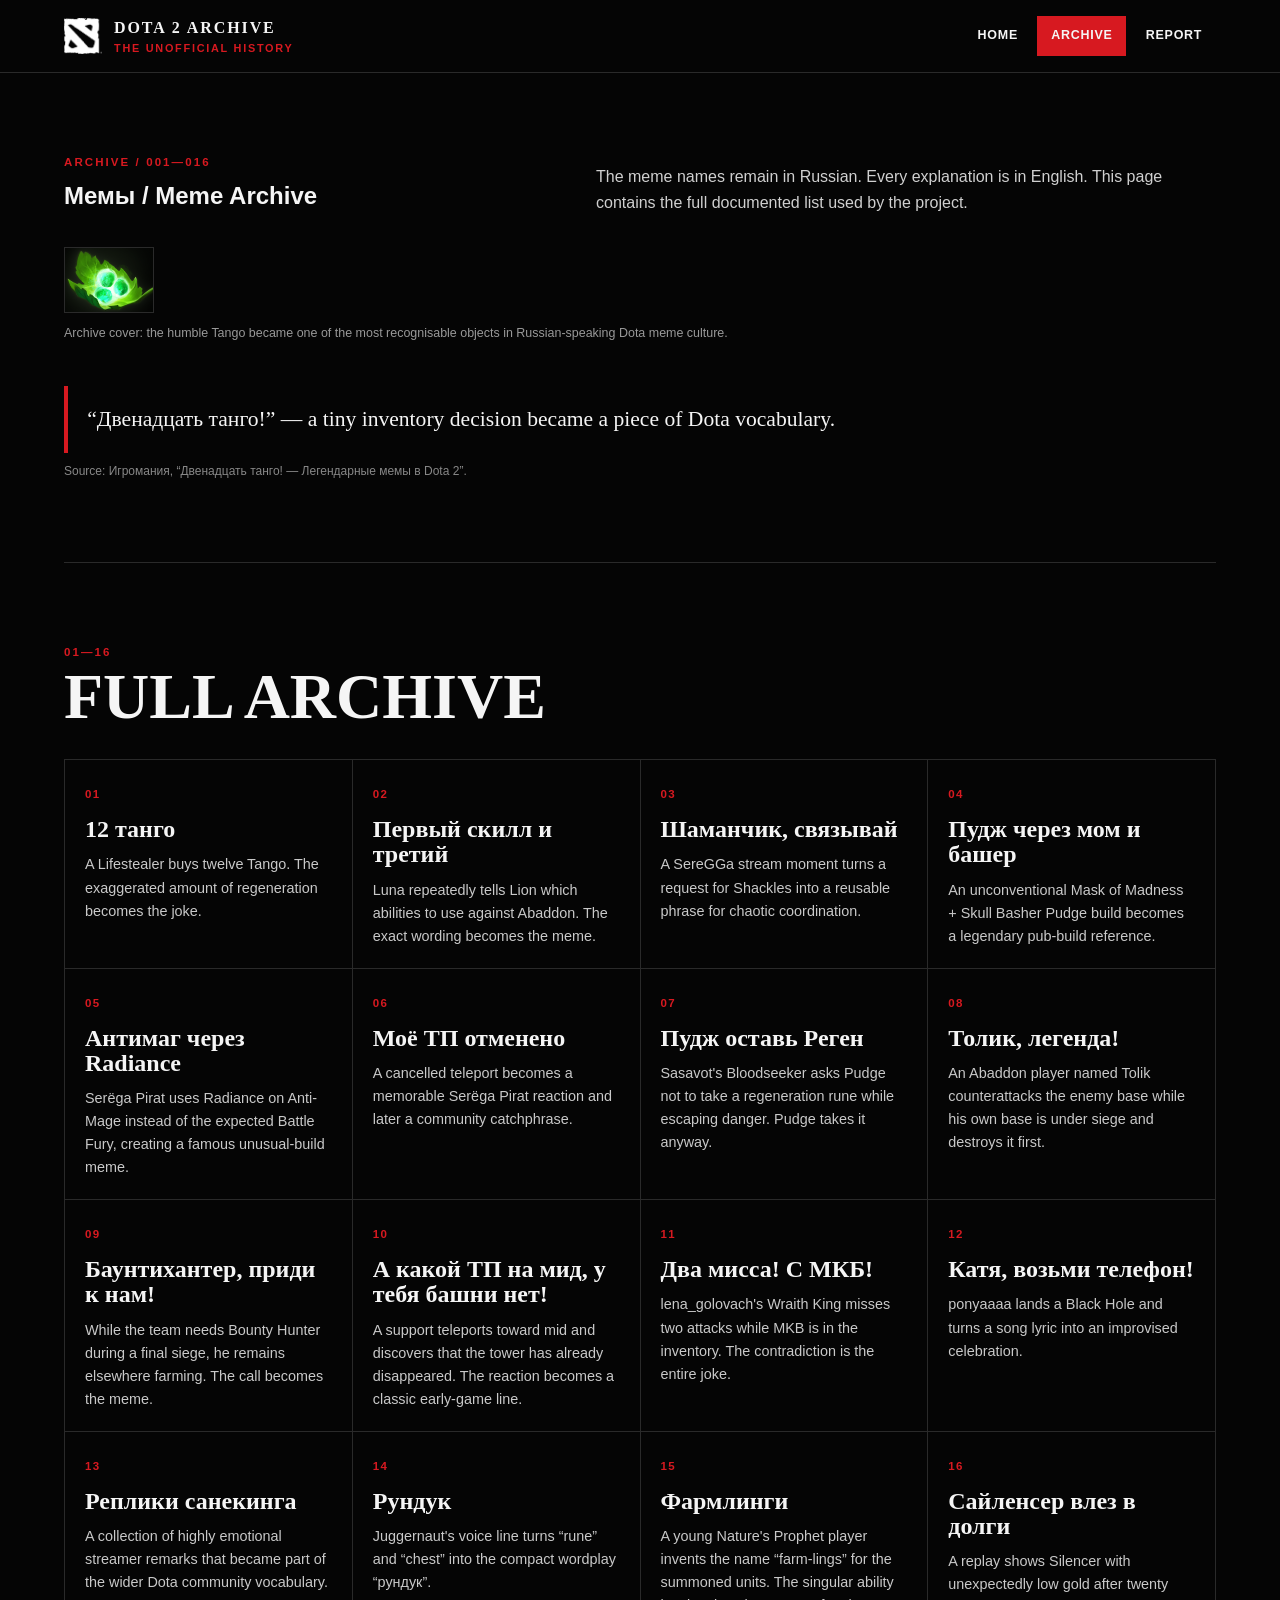
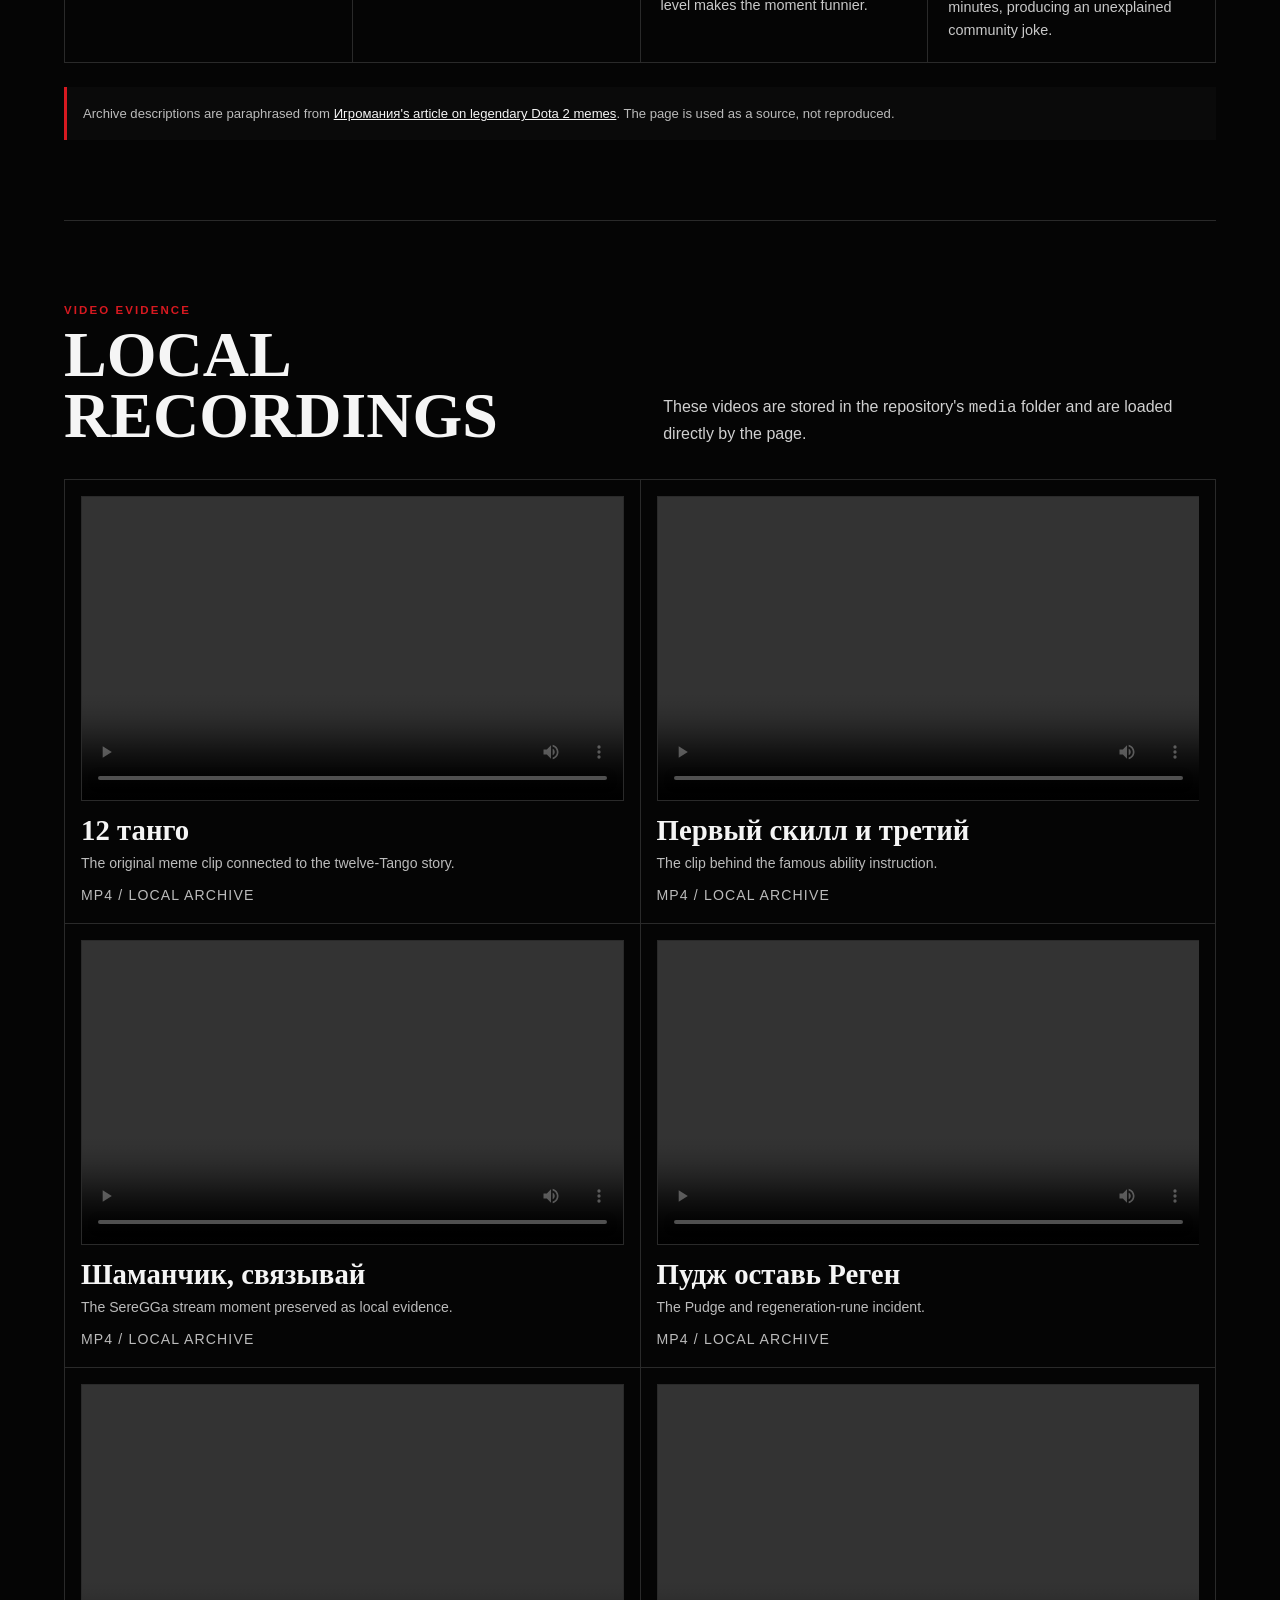
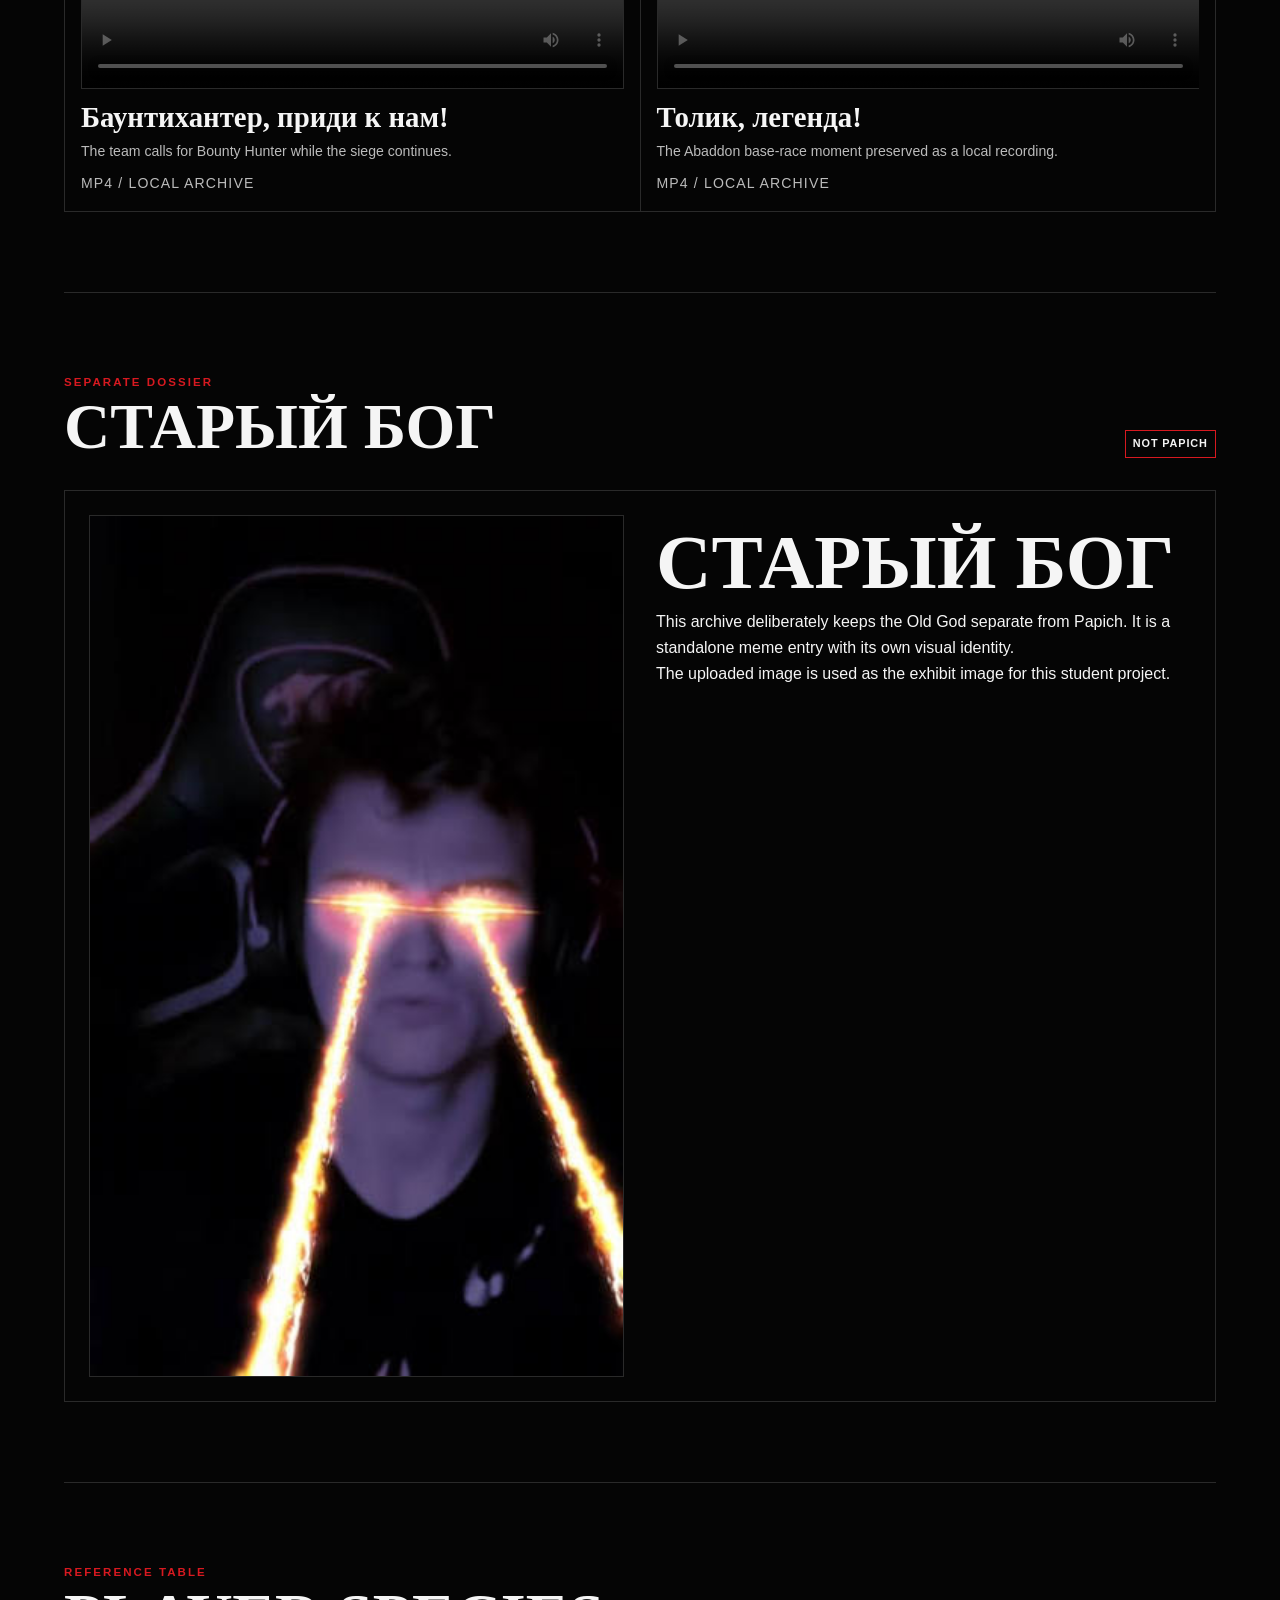
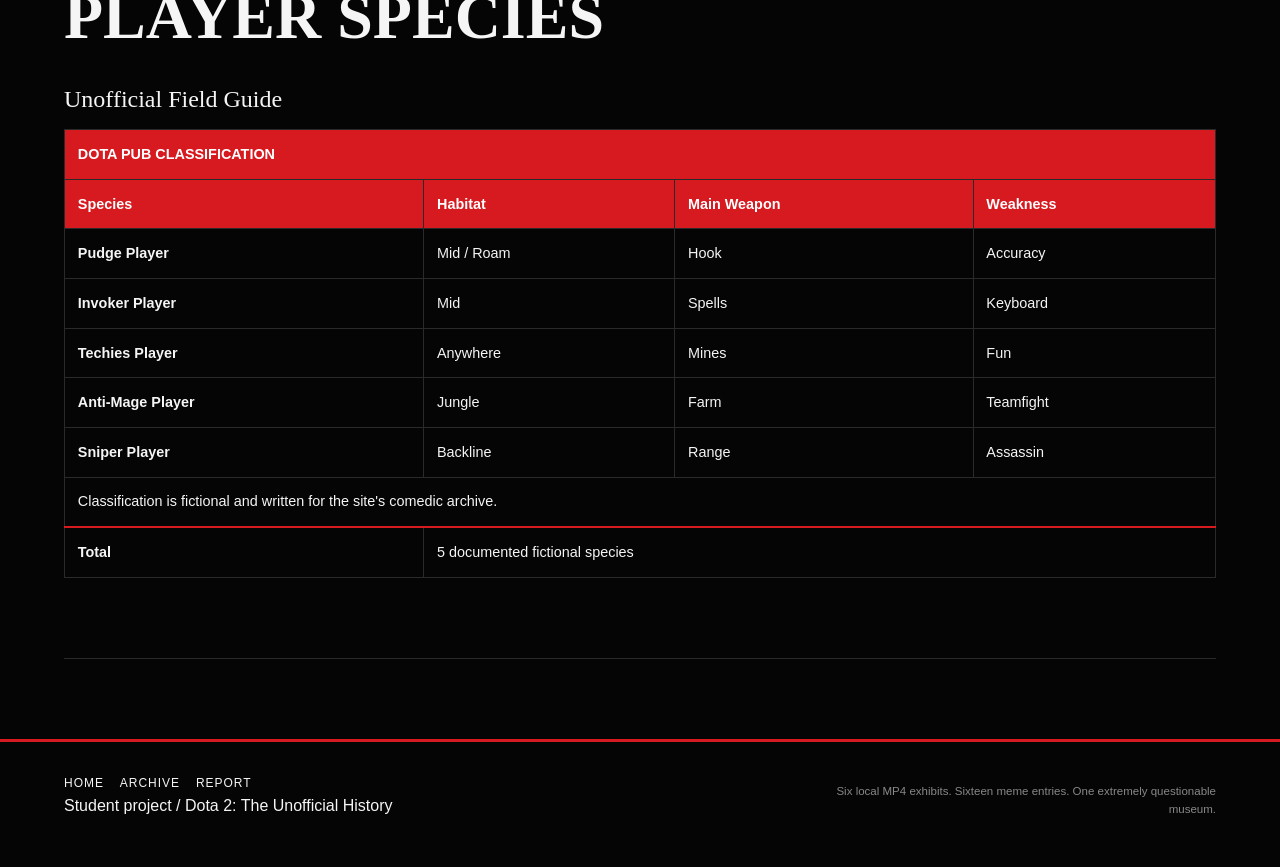
==== commit 2ab7f6e1: "Rebuild meme archive with local video evidence" ====
--- a/about.html
+++ b/about.html
@@ -1,352 +1,110 @@
 <!DOCTYPE html>
 <html lang="en">
 <head>
-    <meta charset="UTF-8">
-    <meta name="viewport" content="width=device-width, initial-scale=1.0">
-    <meta name="description" content="Deep investigation into the greatest legends and memes in Dota 2 history — 322, Fountain Hook, The Old God, timeline and scientific analysis.">
-    <link rel="preconnect" href="https://fonts.googleapis.com">
-    <link rel="preconnect" href="https://fonts.gstatic.com" crossorigin>
-    <link href="https://fonts.googleapis.com/css2?family=Cinzel:wght@600;700;800;900&family=Plus+Jakarta+Sans:ital,wght@0,400;0,500;0,600;0,700;1,400&display=swap" rel="stylesheet">
-    <link rel="stylesheet" href="css/style.css">
+<meta charset="UTF-8">
+<meta name="viewport" content="width=device-width, initial-scale=1.0">
+<meta name="description" content="Dota 2 meme archive with English explanations, Russian meme titles, local video evidence and a player classification table.">
+<title>Archive — Dota 2 The Unofficial History</title>
+<link rel="stylesheet" href="css/style.css">
 </head>
 <body>
+<header>
+  <div class="header-container">
+    <a class="logo-group" href="index.html">
+      <img src="images/dota-logo.png" alt="Dota 2 logo" class="site-logo">
+      <div><span class="site-title">DOTA 2 ARCHIVE</span><span class="site-sub">The Unofficial History</span></div>
+    </a>
+    <nav><a href="index.html">Home</a><a href="about.html" class="active">Archive</a><a href="contact.html">Report</a></nav>
+  </div>
+</header>
 
-    <header>
-        <div class="header-container">
-            <div class="logo-group">
-                <img src="images/dota-logo.png" alt="Dota 2 emblem" class="site-logo">
-                <div>
-                    <span class="site-title">DOTA 2 ARCHIVE</span>
-                    <span class="site-sub">The Unofficial History</span>
-                </div>
-            </div>
-            <nav>
-                <a href="index.html">Home</a>
-                <a href="about.html" class="active">The Legends</a>
-                <a href="contact.html">Report Crime</a>
-            </nav>
-        </div>
-    </header>
+<main>
+<section class="section">
+  <div class="section-head">
+    <div><p class="section-label">Archive / 001—016</p><h1>Мемы / Meme Archive</h1></div>
+    <p class="section-intro">The meme names remain in Russian. Every explanation is in English. This page contains the full documented list used by the project.</p>
+  </div>
+  <figure>
+    <img src="images/tango.jpg" alt="Tango item from Dota 2" class="profile-image">
+    <figcaption>Archive cover: the humble Tango became one of the most recognisable objects in Russian-speaking Dota meme culture.</figcaption>
+  </figure>
+  <blockquote>“Двенадцать танго!” — a tiny inventory decision became a piece of Dota vocabulary.</blockquote>
+  <p class="quote-source">Source: Игромания, “Двенадцать танго! — Легендарные мемы в Dota 2”.</p>
+</section>
 
-    <main>
+<section class="section">
+  <div class="section-head"><div><p class="section-label">01—16</p><h2>Full archive</h2></div></div>
+  <div class="archive-grid">
+    <article class="archive-item"><span class="card-number">01</span><h3>12 танго</h3><p>A Lifestealer buys twelve Tango. The exaggerated amount of regeneration becomes the joke.</p></article>
+    <article class="archive-item"><span class="card-number">02</span><h3>Первый скилл и третий</h3><p>Luna repeatedly tells Lion which abilities to use against Abaddon. The exact wording becomes the meme.</p></article>
+    <article class="archive-item"><span class="card-number">03</span><h3>Шаманчик, связывай</h3><p>A SereGGa stream moment turns a request for Shackles into a reusable phrase for chaotic coordination.</p></article>
+    <article class="archive-item"><span class="card-number">04</span><h3>Пудж через мом и башер</h3><p>An unconventional Mask of Madness + Skull Basher Pudge build becomes a legendary pub-build reference.</p></article>
+    <article class="archive-item"><span class="card-number">05</span><h3>Антимаг через Radiance</h3><p>Serёga Pirat uses Radiance on Anti-Mage instead of the expected Battle Fury, creating a famous unusual-build meme.</p></article>
+    <article class="archive-item"><span class="card-number">06</span><h3>Моё ТП отменено</h3><p>A cancelled teleport becomes a memorable Serёga Pirat reaction and later a community catchphrase.</p></article>
+    <article class="archive-item"><span class="card-number">07</span><h3>Пудж оставь Реген</h3><p>Sasavot's Bloodseeker asks Pudge not to take a regeneration rune while escaping danger. Pudge takes it anyway.</p></article>
+    <article class="archive-item"><span class="card-number">08</span><h3>Толик, легенда!</h3><p>An Abaddon player named Tolik counterattacks the enemy base while his own base is under siege and destroys it first.</p></article>
+    <article class="archive-item"><span class="card-number">09</span><h3>Баунтихантер, приди к нам!</h3><p>While the team needs Bounty Hunter during a final siege, he remains elsewhere farming. The call becomes the meme.</p></article>
+    <article class="archive-item"><span class="card-number">10</span><h3>А какой ТП на мид, у тебя башни нет!</h3><p>A support teleports toward mid and discovers that the tower has already disappeared. The reaction becomes a classic early-game line.</p></article>
+    <article class="archive-item"><span class="card-number">11</span><h3>Два мисса! С МКБ!</h3><p>lena_golovach's Wraith King misses two attacks while MKB is in the inventory. The contradiction is the entire joke.</p></article>
+    <article class="archive-item"><span class="card-number">12</span><h3>Катя, возьми телефон!</h3><p>ponyaaaa lands a Black Hole and turns a song lyric into an improvised celebration.</p></article>
+    <article class="archive-item"><span class="card-number">13</span><h3>Реплики санекинга</h3><p>A collection of highly emotional streamer remarks that became part of the wider Dota community vocabulary.</p></article>
+    <article class="archive-item"><span class="card-number">14</span><h3>Рундук</h3><p>Juggernaut's voice line turns “rune” and “chest” into the compact wordplay “рундук”.</p></article>
+    <article class="archive-item"><span class="card-number">15</span><h3>Фармлинги</h3><p>A young Nature's Prophet player invents the name “farm-lings” for the summoned units. The singular ability level makes the moment funnier.</p></article>
+    <article class="archive-item"><span class="card-number">16</span><h3>Сайленсер влез в долги</h3><p>A replay shows Silencer with unexpectedly low gold after twenty minutes, producing an unexplained community joke.</p></article>
+  </div>
+  <div class="source-box">Archive descriptions are paraphrased from <a href="https://www.igromania.ru/article/33270/dvenadtsat-tango-legendarnyie-memyi-v-dota-2/" target="_blank" rel="noopener">Игромания's article on legendary Dota 2 memes</a>. The page is used as a source, not reproduced.</div>
+</section>
 
-        <!-- ===== PAGE INTRO ===== -->
-        <section class="content-section">
-            <h1>The Legends of the Ancient</h1>
-            <p>
-                This section contains verified biographical data, historical evidence, and unverified accusations
-                regarding the most influential figures in Dota 2 culture. All profiles have been peer-reviewed by
-                the Archive's Scientific Committee, which consists of one person with 9,000 hours and a grudge.
-            </p>
-        </section>
+<section class="section">
+  <div class="section-head"><div><p class="section-label">Video evidence</p><h2>Local recordings</h2></div><p class="section-intro">These videos are stored in the repository's <code>media</code> folder and are loaded directly by the page.</p></div>
+  <div class="video-grid">
+    <article class="video-card"><video controls preload="metadata" playsinline><source src="media/849918102061.mp4" type="video/mp4">Your browser does not support MP4 video.</video><h3>12 танго</h3><p>The original meme clip connected to the twelve-Tango story.</p><p class="media-label">MP4 / local archive</p></article>
+    <article class="video-card"><video controls preload="metadata" playsinline><source src="media/786084465389.mp4" type="video/mp4">Your browser does not support MP4 video.</video><h3>Первый скилл и третий</h3><p>The clip behind the famous ability instruction.</p><p class="media-label">MP4 / local archive</p></article>
+    <article class="video-card"><video controls preload="metadata" playsinline><source src="media/шаманчик%20связывай.mp4" type="video/mp4">Your browser does not support MP4 video.</video><h3>Шаманчик, связывай</h3><p>The SereGGa stream moment preserved as local evidence.</p><p class="media-label">MP4 / local archive</p></article>
+    <article class="video-card"><video controls preload="metadata" playsinline><source src="media/7507508333068.mp4" type="video/mp4">Your browser does not support MP4 video.</video><h3>Пудж оставь Реген</h3><p>The Pudge and regeneration-rune incident.</p><p class="media-label">MP4 / local archive</p></article>
+    <article class="video-card"><video controls preload="metadata" playsinline><source src="media/957740747376.mp4" type="video/mp4">Your browser does not support MP4 video.</video><h3>Баунтихантер, приди к нам!</h3><p>The team calls for Bounty Hunter while the siege continues.</p><p class="media-label">MP4 / local archive</p></article>
+    <article class="video-card"><video controls preload="metadata" playsinline><source src="media/9311666637527.mp4" type="video/mp4">Your browser does not support MP4 video.</video><h3>Толик, легенда!</h3><p>The Abaddon base-race moment preserved as a local recording.</p><p class="media-label">MP4 / local archive</p></article>
+  </div>
+</section>
 
-        <!-- ===== TIMELINE ===== -->
-        <section class="content-section">
-            <h2>Timeline of Recorded Events</h2>
-            <p>A chronological account of everything that went wrong.</p>
+<section class="section" id="old-god">
+  <div class="section-head"><div><p class="section-label">Separate dossier</p><h2>Старый Бог</h2></div><span class="badge">NOT PAPICH</span></div>
+  <div class="old-god-card">
+    <img src="images/old-god.jpg" alt="Старый Бог meme image" class="old-god-photo">
+    <div>
+      <h3>Старый Бог</h3>
+      <p>This archive deliberately keeps the Old God separate from Papich. It is a standalone meme entry with its own visual identity.</p>
+      <p>The uploaded image is used as the exhibit image for this student project.</p>
+    </div>
+  </div>
+</section>
 
-            <ol class="timeline-list">
-                <li>
-                    <strong>2003:</strong> Eul releases Defense of the Ancients as a Warcraft III custom map.
-                    The first "GG" is typed within minutes.
-                </li>
-                <li>
-                    <strong>2005:</strong> IceFrog takes over development. Nobody has seen him.
-                    He communicates exclusively through changelog numbers.
-                </li>
-                <li>
-                    <strong>2011:</strong> Valve announces Dota 2 at Gamescom. Prize pool: $1 million.
-                    Na'Vi wins the first International. Dendi becomes a community icon.
-                </li>
-                <li>
-                    <strong>2012:</strong> First Diretide Halloween event. Community enjoys it.
-                    This will become important later.
-                </li>
-                <li>
-                    <strong>2013 (June):</strong> StarLadder StarSeries &mdash; Alexei 'Solo' Berezin bets $100
-                    at 3.22 odds on his own team losing. RoX.KIS vs zRage. Bookmakers flag it.
-                    The number 322 enters Dota vocabulary permanently.
-                </li>
-                <li>
-                    <strong>2013 (October):</strong> Valve does not release Diretide on Halloween.
-                    Community launches #GiveDiretide campaign across Reddit, Twitter, Steam reviews,
-                    and the Volvo car subreddit. Valve brings Diretide back that same year.
-                </li>
-                <li>
-                    <strong>2018:</strong> Filipino casters scream "Lakad Matatag! Normalin, Normalin!" during a broadcast.
-                    Valve adds it to the official Chat Wheel.
-                </li>
-                <li>
-                    <strong>2020+:</strong> Pandemic sends ranked queues to record highs. MMR becomes a personality trait.
-                    Players develop vocabulary consisting exclusively of "GG," "EZ," "322," and "REPORT."
-                </li>
-            </ol>
-        </section>
+<section class="section">
+  <div class="section-head"><div><p class="section-label">Reference table</p><h2>Player species</h2></div></div>
+  <table class="data-table">
+    <caption>Unofficial Field Guide</caption>
+    <thead>
+      <tr><th colspan="4">DOTA PUB CLASSIFICATION</th></tr>
+      <tr><th scope="col">Species</th><th scope="col">Habitat</th><th scope="col">Main Weapon</th><th scope="col">Weakness</th></tr>
+    </thead>
+    <tbody>
+      <tr><th scope="row">Pudge Player</th><td>Mid / Roam</td><td>Hook</td><td>Accuracy</td></tr>
+      <tr><th scope="row">Invoker Player</th><td>Mid</td><td>Spells</td><td>Keyboard</td></tr>
+      <tr><th scope="row">Techies Player</th><td>Anywhere</td><td>Mines</td><td>Fun</td></tr>
+      <tr><th scope="row">Anti-Mage Player</th><td>Jungle</td><td>Farm</td><td>Teamfight</td></tr>
+      <tr><th scope="row">Sniper Player</th><td>Backline</td><td>Range</td><td>Assassin</td></tr>
+      <tr><td colspan="4">Classification is fictional and written for the site's comedic archive.</td></tr>
+    </tbody>
+    <tfoot><tr><th scope="row">Total</th><td colspan="3">5 documented fictional species</td></tr></tfoot>
+  </table>
+</section>
+</main>
 
-        <!-- ===== THE OLD GOD ===== -->
-        <section class="content-section">
-            <h2>Subject Profile: The Old God</h2>
-
-            <div class="old-god-card about-version">
-                <div class="old-god-header">
-                    <span class="old-god-badge">ARCHIVE DOSSIER // THE OLD GOD</span>
-                    <span class="not-papich-badge"></span>
-                </div>
-                <img src="images/old-god.jpg" alt="The Old God (Stariy Bog) with Eye Lasers" class="old-god-photo">
-                <p class="exhibit-subtitle">"HE HAS AWAKENED."</p>
-                <div class="exhibit-data">
-                    <p><strong>STATUS:</strong> ASCENDED</p>
-                    <p><strong>AURA:</strong> 100%</p>
-                    <p><strong>WEAPON:</strong> EYE LASERS</p>
-                    <p><strong>ARCHIVE CLASS:</strong> LEGENDARY</p>
-                    <p><strong>Real identity:</strong> Stariy Bog (Vladislav Levenets)</p>
-                </div>
-                <div class="exhibit-quote old-god-witness">WITNESS THE OLD GOD.</div>
-                <div class="old-god-actions">
-                    <a href="https://www.youtube.com/watch?v=uypDLagjrmo" target="_blank" rel="noopener" class="evidence-link">WATCH FOOTAGE &rarr;</a>
-                    <a href="https://t.me/s/StariyBog" target="_blank" rel="noopener" class="evidence-link tg-link">TELEGRAM ARCHIVE &rarr;</a>
-                </div>
-            </div>
-
-            <p>
-                Vladislav Levenets, known online as Stariy Bog (The Old God), created one of the most recognisable
-                personas in Russian-language Dota 2 streaming. The nickname "Old God" spread so far beyond gaming
-                that it became a standalone expression &mdash; used by people who have never played Dota.
-            </p>
-
-            <blockquote>
-                "The <strong>Old God</strong> does not need explanations.
-                The Old God does not need corrections.
-                The Old God simply <em>is</em>."
-            </blockquote>
-            <p class="quote-source">&mdash; Community Archive Transcript #147, Category: Questionable Theological Analysis</p>
-        </section>
-
-        <!-- ===== PAPICH ===== -->
-        <section class="content-section">
-            <h2>Subject Profile: Papich</h2>
-
-            <div class="streamer-block">
-                <div class="streamer-layout">
-                    <img src="images/papich.jpg" alt="Portrait of Papich (Vitaly / Velichayshiy)" class="streamer-photo">
-                    <div class="streamer-info">
-                        <h3>Papich</h3>
-                        <p class="exhibit-subtitle">CLASSIFICATION: STREAMER / VELICHAYSHIY</p>
-                        <div class="exhibit-data">
-                            <p><strong>Real name:</strong> Vitaly</p>
-                            <p><strong>Known for:</strong> Dota 2 streams, reactions, absolute chaos</p>
-                            <p><strong>Famous doctrines:</strong> "В соляного", "Ныааа!", "1 vs 9"</p>
-                            <p><strong>Nickname:</strong> "Velichayshiy" (The Greatest)</p>
-                        </div>
-                    </div>
-                </div>
-            </div>
-
-            <p>
-                Vitaly, known as Papich or "Velichayshiy" (The Greatest), built a dedicated audience through
-                Dota 2 streaming. Known for intense reactions, uncompromising solo-carry mentality, and chaotic gameplay, he became a fixture
-                of CIS streaming culture and a prolific generator of chat memes and catchphrases.
-            </p>
-        </section>
-
-        <!-- ===== FOUNTAIN HOOK ===== -->
-        <section class="content-section">
-            <h2>Exhibit: Fountain Hook</h2>
-
-            <figure class="featured-figure">
-                <img src="images/pudge.jpg" alt="Pudge the Butcher, the hero responsible for the Fountain Hook phenomenon" class="profile-image">
-                <figcaption>Pudge &mdash; the hero at the centre of the Fountain Hook incident. The hook traveled. The enemy did not survive.</figcaption>
-            </figure>
-
-            <p>
-                The Fountain Hook is a Dota 2 mechanic exploit involving Pudge's Meat Hook and Chen's Test of Faith teleportation.
-                When Pudge throws a hook and is simultaneously recalled to the fountain by Chen, the hooked enemy is dragged
-                across the entire map into the fountain. The result: instant fountain laser demise.
-            </p>
-            <p>
-                The technique reached legendary status during The International 2013 (Na'Vi vs TongFu, Game 3) and was eventually patched by Valve.
-            </p>
-
-            <div class="video-embed">
-                <iframe src="https://www.youtube-nocookie.com/embed/J5I-5eo_vDM" title="Na'Vi vs TongFu TI3 — Fountain Hook incident" allowfullscreen referrerpolicy="strict-origin-when-cross-origin" allow="accelerometer; autoplay; clipboard-write; encrypted-media; gyroscope; picture-in-picture"></iframe>
-            </div>
-            <p class="media-label">The International 2013: Dendi Pudge + Puppey Chen &mdash; The Fountain Hook game.</p>
-            <a href="https://www.youtube.com/watch?v=J5I-5eo_vDM" target="_blank" rel="noopener" class="evidence-link">WATCH ON YOUTUBE &rarr;</a>
-        </section>
-
-        <!-- ===== 322 DEEP DIVE ===== -->
-        <section class="content-section">
-            <h2>Exhibit: The 322 Incident</h2>
-            <p>
-                On 14 June 2013, during the StarLadder StarSeries tournament, Alexei 'Solo' Berezin &mdash;
-                the mid-player for RoX.KIS &mdash; placed a $100 bet on the opposing team (zRage) at odds of 3.22.
-                RoX.KIS lost the match. Solo collected $322.
-            </p>
-            <p>
-                The bookmakers flagged the bet. The scandal became the biggest story in esports that month.
-                Solo received a lifetime ban (later reduced). The number 322 entered permanent Dota vocabulary.
-                Today, it is typed whenever any player makes a suspicious play, throws a teamfight,
-                or dies in a way that seems intentional.
-            </p>
-
-            <blockquote>
-                "One number. One bet. Infinite accusations for every player who has ever thrown a game since."
-            </blockquote>
-
-            <div class="video-embed">
-                <iframe src="https://www.youtube-nocookie.com/embed/mHl6HFGBHSY" title="322 — the original match footage" allowfullscreen referrerpolicy="strict-origin-when-cross-origin" allow="accelerometer; autoplay; clipboard-write; encrypted-media; gyroscope; picture-in-picture"></iframe>
-            </div>
-            <p class="media-label">StarLadder StarSeries &mdash; RoX.KIS vs zRage, June 2013.</p>
-            <a href="https://www.youtube.com/watch?v=mHl6HFGBHSY" target="_blank" rel="noopener" class="evidence-link">WATCH ON YOUTUBE &rarr;</a>
-        </section>
-
-        <!-- ===== GIVE DIRETIDE ===== -->
-        <section class="content-section">
-            <h2>Exhibit: Give DIRETIDE</h2>
-            <p>
-                In 2012, Valve launched the Diretide Halloween event for Dota 2. The community loved it.
-                On 31 October 2013, Valve did not release Diretide.
-            </p>
-            <p>
-                What followed was one of the largest community campaigns in gaming history.
-                The hashtag #GiveDiretide spread across Reddit, Twitter, and Steam reviews.
-                Players flooded the Volvo car subreddit with demands &mdash; despite the Swedish car manufacturer
-                having zero connection to Valve or Dota 2. Valve eventually brought Diretide back
-                that same year (2013). The event later returned in 2020 and 2022.
-            </p>
-        </section>
-
-        <!-- ===== ARTEEZY CLIFF ===== -->
-        <section class="content-section">
-            <h2>Exhibit: The Cliffteezy Phenomenon</h2>
-            <p>
-                In competitive and ranked Dota, Artour 'Arteezy' Babaev became associated with a specific type
-                of terrain incident: getting stuck on a cliff with no way down. The phenomenon has been documented
-                across multiple matches and seasons, including the Shanghai Major 2016 era. Community members
-                coined the term "Cliffteezy" to describe any instance of a carry player becoming immobilised by terrain.
-            </p>
-
-            <div class="video-embed">
-                <iframe src="https://www.youtube-nocookie.com/embed/8sR3G165goo" title="Cliffteezy — Arteezy cliff compilation" allowfullscreen referrerpolicy="strict-origin-when-cross-origin" allow="accelerometer; autoplay; clipboard-write; encrypted-media; gyroscope; picture-in-picture"></iframe>
-            </div>
-            <p class="media-label">Documented Cliffteezy footage. The cliff remains undefeated.</p>
-            <a href="https://www.youtube.com/watch?v=8sR3G165goo" target="_blank" rel="noopener" class="evidence-link">WATCH ON YOUTUBE &rarr;</a>
-
-            <blockquote>
-                "Some cliffs are terrain. Some cliffs are history."
-            </blockquote>
-        </section>
-
-        <!-- ===== TECHIES DEMOLITIONS ===== -->
-        <section class="content-section">
-            <h2>Exhibit: Techies Demolitions &mdash; Psychological Warfare</h2>
-
-            <figure class="featured-figure">
-                <img src="images/techies.jpg" alt="Techies Demolitions concept art" class="profile-image">
-                <figcaption>Techies Demolitions &mdash; Squee, Spleen, and Spoon. Responsible for 90+ minute matches and universal PTSD.</figcaption>
-            </figure>
-
-            <p>
-                No hero in competitive esports history has caused as much existential dread as Techies.
-                Before their rework, a single Techies pick transformed a standard 35-minute match into a 110-minute
-                mine-sweeping psychological horror simulator.
-            </p>
-            <p>
-                Opponents were forced to spend thousands of gold on Sentries and Gem of True Sight, yet still detonated
-                on remote mine stacks placed in high-ground chokepoints. Nine other players in the lobby suffered while
-                Techies placed bombs and laughed.
-            </p>
-
-            <div class="video-embed">
-                <iframe src="https://www.youtube-nocookie.com/embed/xH3RIE_Ctn4" title="Dota 2 Techies Funny Moments & Highlights" allowfullscreen referrerpolicy="strict-origin-when-cross-origin" allow="accelerometer; autoplay; clipboard-write; encrypted-media; gyroscope; picture-in-picture"></iframe>
-            </div>
-            <p class="media-label">Field documentation &mdash; Techies mine-planting chaos.</p>
-            <a href="https://www.youtube.com/watch?v=xH3RIE_Ctn4" target="_blank" rel="noopener" class="evidence-link">WATCH ON YOUTUBE &rarr;</a>
-
-            <blockquote>
-                "Do not step into the trees. Do not step onto the highground. In fact, do not leave the fountain."
-            </blockquote>
-        </section>
-
-        <!-- ===== PLAYER SPECIES TABLE ===== -->
-        <section class="content-section">
-            <h2>Player Species &mdash; Scientific Classification</h2>
-
-            <table class="data-table">
-                <caption>Documented Pub Species (2003&ndash;2026)</caption>
-                <thead>
-                    <tr>
-                        <th colspan="4" class="table-category-header">FIELD GUIDE</th>
-                    </tr>
-                    <tr>
-                        <th scope="col">Species</th>
-                        <th scope="col">Habitat</th>
-                        <th scope="col">Main Weapon</th>
-                        <th scope="col">Weakness</th>
-                    </tr>
-                </thead>
-                <tbody>
-                    <tr>
-                        <th scope="row">Pudge Player</th>
-                        <td>Mid</td>
-                        <td>Hook</td>
-                        <td>Accuracy</td>
-                    </tr>
-                    <tr>
-                        <th scope="row">Invoker Player</th>
-                        <td>Mid</td>
-                        <td>Spells</td>
-                        <td>Keyboard</td>
-                    </tr>
-                    <tr>
-                        <th scope="row">Techies Player</th>
-                        <td>Anywhere</td>
-                        <td>Mines</td>
-                        <td>Fun</td>
-                    </tr>
-                    <tr>
-                        <th scope="row">Sniper Player</th>
-                        <td>Backline</td>
-                        <td>Range</td>
-                        <td>Assassin</td>
-                    </tr>
-                    <tr>
-                        <th scope="row">Tinker Player</th>
-                        <td>Somewhere</td>
-                        <td>Lasers</td>
-                        <td>Everyone</td>
-                    </tr>
-                    <tr>
-                        <td colspan="4" class="table-notice">[NOTE] Tinker player habitat classified as "Somewhere" due to global teleportation abuse.</td>
-                    </tr>
-                </tbody>
-                <tfoot>
-                    <tr>
-                        <th scope="row">Total Species</th>
-                        <td colspan="3">5 classified | Status: All still active in ranked</td>
-                    </tr>
-                </tfoot>
-            </table>
-
-            <p class="external-reference">
-                For official hero data, consult the
-                <a href="https://www.dota2.com/heroes" target="_blank" rel="noopener">Official Dota 2 Hero Registry</a>.
-            </p>
-        </section>
-
-    </main>
-
-    <footer>
-        <div class="footer-container">
-            <div class="footer-links">
-                <a href="index.html">Home</a>
-                <a href="about.html">The Legends</a>
-                <a href="contact.html">Report Crime</a>
-            </div>
-            <p>&copy; 2026 Dota 2: The Unofficial History &mdash; Assignment #1, Front-End Development</p>
-            <p class="footer-note"><em>No MMR was gained or restored during the creation of this website.</em></p>
-        </div>
-    </footer>
-
+<footer>
+  <div class="footer-container">
+    <div><div class="footer-links"><a href="index.html">Home</a><a href="about.html">Archive</a><a href="contact.html">Report</a></div><p>Student project / Dota 2: The Unofficial History</p></div>
+    <p class="footer-note">Six local MP4 exhibits. Sixteen meme entries. One extremely questionable museum.</p>
+  </div>
+</footer>
 </body>
-</html>
+</html>
--- a/css/style.css
+++ b/css/style.css
@@ -1,1071 +1,138 @@
-/* ==========================================================================
-   DOTA 2: THE UNOFFICIAL HISTORY — style.css
-   Academic Research Archive & Museum of Recorded Matches
+/* DOTA 2 — THE UNOFFICIAL HISTORY
+   Visual language: black, white, red. Editorial / archive layout.
+   Units demonstrated: px, %, rem, em, vh.
+*/
+*{box-sizing:border-box;margin:0;padding:0}
+:root{--black:#050505;--white:#f5f5f5;--red:#d71920;--line:#2a2a2a}
+html{scroll-behavior:smooth}
+body{background:var(--black);color:var(--white);font-family:Arial,Helvetica,sans-serif;font-size:16px;line-height:1.6}
+img,video{display:block;max-width:100%}
+a{color:var(--white);text-decoration:none}
+a:hover{color:var(--red)}
+strong{color:var(--red)}
+em{font-style:italic}
+::selection{background:var(--red);color:var(--white)}
 
-   DESIGN PRINCIPLES (Anti-Slop / High-Craft):
-     - Restrained titanium & obsidian dark theme (no cheap neon/purple slop)
-     - High-contrast bespoke typography: Classical monumentality + modern grotesque
-     - Hairline borders (0.5-1px), diffuse ambient shadows, no garish glows
-     - Strict visual hierarchy, whitespace discipline, zero emoji spam
+header{position:sticky;top:0;z-index:50;background:var(--black);border-bottom:1px solid var(--line)}
+.header-container{width:90%;max-width:1280px;margin:auto;min-height:72px;display:flex;align-items:center;justify-content:space-between;gap:2rem}
+.logo-group{display:flex;align-items:center;gap:.75rem}
+.site-logo{width:38px;height:38px;object-fit:contain}
+.site-title{font-family:Georgia,"Times New Roman",serif;font-size:1rem;font-weight:700;letter-spacing:.12em}
+.site-sub{display:block;color:var(--red);font-size:.68rem;font-weight:700;letter-spacing:.16em;text-transform:uppercase}
+nav{display:flex;flex-wrap:wrap;gap:.35rem}
+nav a{padding:.55rem .8rem;border:1px solid transparent;font-size:.78rem;font-weight:700;letter-spacing:.06em;text-transform:uppercase}
+nav a:hover,nav a.active{border-color:var(--red);background:var(--red);color:var(--white)}
 
-   COLOR FORMATS (4 distinct formats):
-     1. Named:  white, black, transparent
-     2. Hex:    #090a0f, #0e1118, #141822, #1c212e, #282f42, #e24a33
-     3. RGB:    rgb(226, 74, 51) — Dota Ember Crimson
-     4. HSL:    hsl(218, 14%, 68%) — Desaturated slate body text
+main{width:90%;max-width:1280px;margin:auto}
+#hero{min-height:82vh;display:grid;grid-template-columns:1.5fr .5fr;align-items:end;gap:2rem;padding:7vh 0 6vh;border-bottom:1px solid var(--line)}
+.hero-kicker{color:var(--red);font-size:.78rem;font-weight:800;letter-spacing:.18em;text-transform:uppercase;margin-bottom:1rem}
+#hero h1{font-family:Georgia,"Times New Roman",serif;font-size:clamp(3.5rem,9vw,9rem);line-height:.82;letter-spacing:-.055em;text-transform:uppercase}
+.hero-copy{max-width:470px;justify-self:end;border-left:3px solid var(--red);padding-left:1.25rem}
+.hero-copy p{margin-bottom:1rem}
+.button{display:inline-block;background:var(--red);border:1px solid var(--red);padding:.7rem 1rem;font-size:.8rem;font-weight:800;letter-spacing:.08em;text-transform:uppercase}
+.button:hover{background:var(--white);border-color:var(--white);color:var(--black)}
 
-   FONT FAMILIES (Max 2):
-     Headings: 'Cinzel', 'Georgia', serif
-     Body:     'Plus Jakarta Sans', -apple-system, BlinkMacSystemFont, sans-serif
+.section{padding:5rem 0;border-bottom:1px solid var(--line)}
+.section-head{display:flex;justify-content:space-between;align-items:end;gap:2rem;margin-bottom:2rem}
+.section-label{color:var(--red);font-size:.72rem;font-weight:800;letter-spacing:.18em;text-transform:uppercase;margin-bottom:.35rem}
+.section h2{font-family:Georgia,"Times New Roman",serif;font-size:clamp(2rem,5vw,4rem);line-height:.95;text-transform:uppercase}
+.section-intro{max-width:620px;color:#d0d0d0}
 
-   CSS UNITS: px, %, rem, vh
-   ========================================================================== */
+.feature-grid{display:grid;grid-template-columns:repeat(2,1fr);border-top:1px solid var(--line);border-left:1px solid var(--line)}
+.feature-card{padding:1.5rem;border-right:1px solid var(--line);border-bottom:1px solid var(--line);min-height:330px;display:flex;flex-direction:column}
+.feature-card:hover{background:#0b0b0b}
+.card-top{display:flex;justify-content:space-between;align-items:center;margin-bottom:1rem}
+.card-number{color:var(--red);font-size:.72rem;font-weight:800;letter-spacing:.12em}
+.card-tag{font-size:.65rem;border:1px solid var(--red);padding:.2rem .4rem;text-transform:uppercase}
+.feature-card h3{font-family:Georgia,"Times New Roman",serif;font-size:clamp(1.7rem,3vw,2.7rem);line-height:1;text-transform:uppercase;margin-bottom:.7rem}
+.feature-card p{color:#d5d5d5;max-width:560px}
+.card-footer{margin-top:auto;padding-top:1.5rem;font-size:.72rem;color:#aaa;text-transform:uppercase;letter-spacing:.08em}
 
-/* ===== RESET & CORE BOX MODEL ===== */
-*,
-*::before,
-*::after {
-    box-sizing: border-box;
-    margin: 0;
-    padding: 0;
+.archive-grid{display:grid;grid-template-columns:repeat(4,1fr);gap:1px;background:var(--line);border:1px solid var(--line)}
+.archive-item{background:var(--black);padding:1.25rem;min-height:190px}
+.archive-item:hover{background:#0b0b0b}
+.archive-item h3{font-family:Georgia,"Times New Roman",serif;font-size:1.5rem;line-height:1.05;margin:.7rem 0}
+.archive-item p{font-size:.9rem;color:#c9c9c9}
+
+.ability-bar{display:grid;grid-template-columns:repeat(4,1fr);gap:1px;background:var(--line);border:1px solid var(--line)}
+.ability{background:var(--black);padding:1.25rem;min-height:150px}
+.ability-key{display:inline-grid;place-items:center;width:32px;height:32px;background:var(--red);font-weight:900;margin-bottom:.8rem}
+.ability h3{font-size:1rem;text-transform:uppercase}
+.ability p{font-size:.85rem;color:#bbb;margin-top:.3rem}
+
+.old-god-card{display:grid;grid-template-columns:1fr 1fr;gap:2rem;border:1px solid var(--line);padding:1.5rem}
+.old-god-photo{width:100%;height:100%;min-height:320px;object-fit:cover;border:1px solid var(--line)}
+.old-god-card h3{font-family:Georgia,"Times New Roman",serif;font-size:clamp(2.5rem,6vw,5rem);line-height:.9;text-transform:uppercase;margin:.8rem 0}
+.badge{display:inline-block;color:var(--white);border:1px solid var(--red);padding:.25rem .45rem;font-size:.68rem;font-weight:800;letter-spacing:.08em;text-transform:uppercase}
+
+.source-box{margin-top:1.5rem;padding:1rem;border-left:3px solid var(--red);background:#0a0a0a;font-size:.82rem;color:#bbb}
+.source-box a{text-decoration:underline}
+
+.rule-grid{display:grid;grid-template-columns:1fr 1fr;gap:3rem}
+.rule-grid ol,.rule-grid ul{padding-left:1.3rem}
+.rule-grid li{padding:.35rem 0;color:#ccc}
+.rule-grid li::marker{color:var(--red);font-weight:800}
+
+.video-grid{display:grid;grid-template-columns:repeat(2,1fr);gap:1px;background:var(--line);border:1px solid var(--line)}
+.video-card{background:var(--black);padding:1rem}
+.video-card video{width:100%;aspect-ratio:16/9;object-fit:contain;background:#000;border:1px solid var(--line)}
+.video-card h3{font-family:Georgia,"Times New Roman",serif;font-size:1.8rem;line-height:1;margin:.9rem 0 .5rem}
+.video-card p{font-size:.88rem;color:#bbb}
+.media-label{font-size:.7rem;color:#888;margin-top:.6rem;text-transform:uppercase;letter-spacing:.08em}
+
+figure{margin:0}
+figure img{border:1px solid var(--line)}
+figcaption{padding:.65rem 0;color:#999;font-size:.78rem}
+blockquote{margin:2rem 0;padding:1rem 1.2rem;border-left:4px solid var(--red);font-family:Georgia,"Times New Roman",serif;font-size:1.35rem}
+.quote-source{font-size:.75rem;color:#888;margin-top:-1.4rem}
+
+.data-table{width:100%;border-collapse:collapse;margin-top:1.5rem;font-size:.9rem}
+.data-table caption{text-align:left;font-family:Georgia,"Times New Roman",serif;font-size:1.5rem;margin-bottom:.7rem}
+.data-table th,.data-table td{border:1px solid var(--line);padding:.8rem;text-align:left}
+.data-table thead th{background:var(--red);color:#fff}
+.data-table tbody tr:hover{background:#111}
+.data-table tfoot th,.data-table tfoot td{border-top:2px solid var(--red)}
+
+.archive-form{margin-top:2rem}
+fieldset{border:1px solid var(--line);padding:1.5rem}
+legend{font-family:Georgia,"Times New Roman",serif;font-size:1.4rem;padding:0 .5rem}
+.form-group{margin-bottom:1.1rem}
+.form-group label,.group-label{display:block;font-size:.8rem;font-weight:800;letter-spacing:.06em;text-transform:uppercase;margin-bottom:.4rem}
+input,select,textarea{width:100%;background:#080808;color:#fff;border:1px solid #555;padding:.75rem;font:inherit}
+input:focus,select:focus,textarea:focus{outline:2px solid var(--red);border-color:var(--red)}
+.radio-group,.checkbox-group{display:flex;flex-wrap:wrap;gap:.8rem}
+.radio-group label,.checkbox-group label{display:flex;align-items:center;gap:.4rem;font-weight:400;text-transform:none;letter-spacing:0}
+input[type="radio"],input[type="checkbox"]{width:auto;accent-color:var(--red)}
+.form-actions{margin-top:1rem}
+.submit-button{background:var(--red);color:#fff;border:1px solid var(--red);padding:.75rem 1rem;font-weight:800;cursor:pointer}
+.submit-button:hover{background:#fff;color:#000;border-color:#fff}
+.case-grid{display:grid;grid-template-columns:repeat(2,1fr);gap:1px;background:var(--line);border:1px solid var(--line)}
+.case-card{background:var(--black);padding:1.4rem}
+.case-card h3{font-family:Georgia,"Times New Roman",serif;font-size:1.4rem;line-height:1.1;margin:.6rem 0}
+.case-card p{font-size:.88rem;color:#bbb}
+.case-id{color:var(--red);font-size:.68rem;font-weight:800;letter-spacing:.1em}
+.case-verdict{margin-top:1rem;padding-top:.8rem;border-top:1px solid var(--line);font-size:.75rem;text-transform:uppercase}
+
+footer{margin-top:5rem;border-top:3px solid var(--red);padding:2rem 0 3rem}
+.footer-container{width:90%;max-width:1280px;margin:auto;display:flex;justify-content:space-between;gap:2rem;align-items:end}
+.footer-links{display:flex;gap:1rem;flex-wrap:wrap}
+.footer-links a{font-size:.75rem;text-transform:uppercase;letter-spacing:.08em}
+.footer-note{max-width:420px;color:#888;font-size:.72rem;text-align:right}
+
+@media(max-width:900px){
+  #hero{grid-template-columns:1fr;min-height:70vh}
+  .hero-copy{justify-self:start}
+  .archive-grid{grid-template-columns:repeat(2,1fr)}
+  .ability-bar{grid-template-columns:repeat(2,1fr)}
+  .old-god-card,.rule-grid{grid-template-columns:1fr}
 }
-
-/* ===== ROOT & CANVAS ===== */
-body {
-    background-color: #090a0f;
-    color: hsl(218, 14%, 68%);
-    font-family: 'Plus Jakarta Sans', -apple-system, BlinkMacSystemFont, sans-serif;
-    font-size: 0.95rem;
-    line-height: 1.7;
-    display: flex;
-    flex-direction: column;
-    min-height: 100vh;
-    -webkit-font-smoothing: antialiased;
-    -moz-osx-font-smoothing: grayscale;
+@media(max-width:620px){
+  .header-container{padding:1rem 0;align-items:flex-start;flex-direction:column}
+  #hero h1{font-size:clamp(3rem,17vw,5rem)}
+  .section{padding:3rem 0}
+  .feature-grid,.video-grid,.case-grid{grid-template-columns:1fr}
+  .archive-grid{grid-template-columns:1fr}
+  .ability-bar{grid-template-columns:1fr 1fr}
+  .footer-container{align-items:flex-start;flex-direction:column}
+  .footer-note{text-align:left}
 }
-
-/* ===== TYPOGRAPHY ARCHITECTURE ===== */
-h1, h2, h3, h4, caption, legend {
-    font-family: 'Cinzel', 'Georgia', serif;
-    color: #f0f2f7;
-    letter-spacing: -0.01em;
-}
-
-h1 {
-    font-size: 2.6rem;
-    font-weight: 800;
-    line-height: 1.15;
-    margin-bottom: 0.75rem;
-    color: white;
-}
-
-h2 {
-    font-size: 1.45rem;
-    font-weight: 700;
-    margin-top: 2rem;
-    margin-bottom: 1rem;
-    padding-bottom: 0.5rem;
-    border-bottom: 1px solid rgba(226, 74, 51, 0.35);
-    display: flex;
-    align-items: center;
-    justify-content: space-between;
-}
-
-h3 {
-    font-size: 1.1rem;
-    font-weight: 700;
-    color: #f0f2f7;
-    margin-top: 0.75rem;
-    margin-bottom: 0.35rem;
-}
-
-p {
-    margin-bottom: 1rem;
-}
-
-a {
-    color: rgb(226, 74, 51);
-    text-decoration: none;
-    transition: color 0.18s ease;
-}
-
-a:hover {
-    color: white;
-}
-
-em {
-    color: hsl(218, 20%, 82%);
-    font-style: italic;
-}
-
-strong {
-    color: #f0f2f7;
-    font-weight: 600;
-}
-
-blockquote {
-    border-left: 2px solid rgb(226, 74, 51);
-    background-color: rgba(226, 74, 51, 0.04);
-    padding: 1rem 1.25rem;
-    margin: 1.5rem 0;
-    border-radius: 0 4px 4px 0;
-    color: #cbd3e1;
-    font-style: italic;
-}
-
-/* ===== HEADER & NAVIGATION ===== */
-header {
-    background-color: rgba(14, 17, 24, 0.85);
-    border-bottom: 1px solid rgba(255, 255, 255, 0.07);
-    padding: 0.75rem 0;
-    position: sticky;
-    top: 0;
-    z-index: 200;
-    backdrop-filter: blur(12px);
-    -webkit-backdrop-filter: blur(12px);
-}
-
-.header-container {
-    width: 90%;
-    max-width: 1040px;
-    margin: 0 auto;
-    display: flex;
-    justify-content: space-between;
-    align-items: center;
-    flex-wrap: wrap;
-    gap: 0.75rem;
-}
-
-.logo-group {
-    display: flex;
-    align-items: center;
-    gap: 0.75rem;
-}
-
-.site-logo {
-    width: 36px;
-    height: 36px;
-    object-fit: contain;
-    background-color: #141822;
-    border: 1px solid rgba(255, 255, 255, 0.1);
-    border-radius: 6px;
-    padding: 3px;
-}
-
-.site-title {
-    display: block;
-    font-family: 'Cinzel', 'Georgia', serif;
-    font-size: 1.05rem;
-    font-weight: 700;
-    color: white;
-    letter-spacing: 0.08em;
-}
-
-.site-sub {
-    display: block;
-    font-size: 0.68rem;
-    color: rgb(226, 74, 51);
-    letter-spacing: 0.08em;
-    text-transform: uppercase;
-    font-weight: 600;
-}
-
-nav {
-    display: flex;
-    gap: 0.35rem;
-}
-
-nav a {
-    display: inline-block;
-    color: hsl(218, 14%, 68%);
-    font-size: 0.85rem;
-    font-weight: 600;
-    letter-spacing: 0.02em;
-    padding: 0.4rem 0.85rem;
-    border-radius: 4px;
-    border: 1px solid transparent;
-    transition: all 0.18s ease;
-}
-
-nav a:hover {
-    background-color: rgba(255, 255, 255, 0.05);
-    border-color: rgba(255, 255, 255, 0.08);
-    color: white;
-}
-
-nav a.active {
-    background-color: #141822;
-    border-color: rgba(255, 255, 255, 0.12);
-    color: white;
-    border-bottom: 2px solid rgb(226, 74, 51);
-}
-
-/* ===== MAIN WORKSPACE ===== */
-main {
-    flex: 1;
-    width: 90%;
-    max-width: 1040px;
-    margin: 2rem auto;
-}
-
-/* ===== HERO BANNER (Single Required CSS ID Selector) ===== */
-#hero-banner {
-    background: radial-gradient(circle at 50% 0%, rgba(226, 74, 51, 0.09) 0%, transparent 65%), #0e1118;
-    border: 1px solid rgba(255, 255, 255, 0.08);
-    border-radius: 8px;
-    padding: 4.5rem 2rem;
-    margin-bottom: 2.5rem;
-    text-align: center;
-    min-height: 48vh;
-    display: flex;
-    flex-direction: column;
-    justify-content: center;
-    align-items: center;
-    gap: 1.1rem;
-    position: relative;
-    box-shadow: inset 0 1px 0 rgba(255, 255, 255, 0.05);
-}
-
-#hero-banner h1 {
-    margin-bottom: 0.25rem;
-    letter-spacing: -0.02em;
-}
-
-.hero-subtitle {
-    font-size: 1.1rem;
-    font-weight: 500;
-    color: #cbd3e1;
-    letter-spacing: 0.04em;
-    text-transform: uppercase;
-}
-
-.hero-fine-print {
-    font-size: 0.8rem;
-    color: hsl(218, 10%, 46%);
-    margin-top: 0.25rem;
-}
-
-.cta-button {
-    display: inline-block;
-    background-color: rgb(226, 74, 51);
-    color: white;
-    font-size: 0.88rem;
-    font-weight: 700;
-    letter-spacing: 0.06em;
-    padding: 0.75rem 1.6rem;
-    border-radius: 4px;
-    border: 1px solid rgba(255, 255, 255, 0.15);
-    transition: all 0.18s ease;
-    box-shadow: 0 2px 8px rgba(0, 0, 0, 0.3);
-}
-
-.cta-button:hover {
-    background-color: #ff523d;
-    color: white;
-    transform: translateY(-1px);
-    box-shadow: 0 4px 14px rgba(226, 74, 51, 0.35);
-}
-
-.cta-button:active {
-    transform: scale(0.98);
-}
-
-/* ===== CONTENT SECTIONS ===== */
-.content-section {
-    background-color: #0e1118;
-    border: 1px solid rgba(255, 255, 255, 0.07);
-    border-radius: 8px;
-    padding: 2rem;
-    margin-bottom: 2rem;
-    box-shadow: inset 0 1px 0 rgba(255, 255, 255, 0.03);
-}
-
-/* ===== EXHIBIT CARDS (Museum Bento Grid) ===== */
-.exhibit-grid {
-    display: grid;
-    grid-template-columns: repeat(auto-fit, minmax(280px, 1fr));
-    gap: 1.25rem;
-    margin: 1.5rem 0;
-}
-
-.exhibit-card {
-    background-color: #10141d;
-    border: 1px solid rgba(255, 255, 255, 0.07);
-    border-radius: 6px;
-    padding: 1.5rem;
-    display: flex;
-    flex-direction: column;
-    justify-content: space-between;
-    transition: transform 0.18s ease, border-color 0.18s ease, box-shadow 0.18s ease;
-}
-
-.exhibit-card:hover {
-    border-color: rgba(255, 255, 255, 0.14);
-    transform: translateY(-2px);
-    box-shadow: 0 8px 24px rgba(0, 0, 0, 0.35);
-}
-
-.exhibit-card-featured {
-    background-color: #121722;
-    border: 1px solid rgba(226, 74, 51, 0.3);
-    border-radius: 6px;
-    padding: 1.5rem;
-}
-
-.exhibit-number {
-    display: inline-block;
-    font-size: 0.72rem;
-    font-weight: 700;
-    letter-spacing: 0.12em;
-    color: rgb(226, 74, 51);
-    text-transform: uppercase;
-    margin-bottom: 0.4rem;
-}
-
-.exhibit-subtitle {
-    font-size: 0.75rem;
-    font-weight: 600;
-    color: hsl(218, 10%, 54%);
-    letter-spacing: 0.06em;
-    text-transform: uppercase;
-    margin-bottom: 0.75rem;
-}
-
-.exhibit-img {
-    width: 100%;
-    height: 180px;
-    object-fit: cover;
-    border-radius: 4px;
-    border: 1px solid rgba(255, 255, 255, 0.08);
-    margin: 0.5rem 0 1rem 0;
-}
-
-.exhibit-data {
-    font-size: 0.86rem;
-    margin-bottom: 1rem;
-    display: flex;
-    flex-direction: column;
-    gap: 0.4rem;
-}
-
-.exhibit-data p {
-    margin-bottom: 0;
-    line-height: 1.5;
-}
-
-.exhibit-data strong {
-    color: #cbd3e1;
-}
-
-.exhibit-quote {
-    font-size: 0.85rem;
-    font-style: italic;
-    color: hsl(218, 14%, 68%);
-    border-left: 2px solid rgba(255, 255, 255, 0.12);
-    padding-left: 0.75rem;
-    margin: 0.75rem 0 1rem 0;
-}
-
-/* Evidence Action Button */
-.evidence-link {
-    display: inline-block;
-    align-self: flex-start;
-    margin-top: auto;
-    font-size: 0.78rem;
-    font-weight: 600;
-    letter-spacing: 0.05em;
-    color: #cbd3e1;
-    background-color: rgba(255, 255, 255, 0.03);
-    border: 1px solid rgba(255, 255, 255, 0.1);
-    border-radius: 4px;
-    padding: 0.45rem 0.85rem;
-    transition: all 0.18s ease;
-}
-
-.evidence-link:hover {
-    background-color: rgba(226, 74, 51, 0.12);
-    border-color: rgba(226, 74, 51, 0.5);
-    color: white;
-}
-
-.evidence-link:active {
-    transform: scale(0.98);
-}
-
-.evidence-link.tg-link {
-    color: #40b3e8;
-    border-color: rgba(64, 179, 232, 0.3);
-}
-
-.evidence-link.tg-link:hover {
-    background-color: rgba(64, 179, 232, 0.12);
-    border-color: #40b3e8;
-    color: white;
-}
-
-/* ===== HARDWARE-STYLE TELEMETRY (Diretide) ===== */
-.anger-bar {
-    display: flex;
-    flex-direction: column;
-    gap: 0.4rem;
-    margin: 1rem 0;
-    padding: 0.75rem 0.9rem;
-    background-color: rgba(226, 74, 51, 0.05);
-    border: 1px solid rgba(226, 74, 51, 0.2);
-    border-radius: 4px;
-}
-
-.anger-label {
-    font-size: 0.72rem;
-    font-weight: 700;
-    color: #cbd3e1;
-    letter-spacing: 0.08em;
-    text-transform: uppercase;
-}
-
-.anger-fill {
-    font-family: monospace;
-    font-size: 0.82rem;
-    font-weight: 700;
-    color: rgb(226, 74, 51);
-    letter-spacing: 0.08em;
-}
-
-/* ===== THE OLD GOD DOSSIER CARD ===== */
-.old-god-card {
-    background-color: #0c0e14;
-    border: 1px solid rgba(212, 175, 55, 0.28);
-    border-radius: 8px;
-    padding: 2.25rem 2rem;
-    margin: 1.75rem 0;
-    text-align: center;
-    box-shadow: inset 0 1px 0 rgba(255, 255, 255, 0.04);
-}
-
-.old-god-card.about-version {
-    max-width: 580px;
-    margin-left: auto;
-    margin-right: auto;
-}
-
-.old-god-header {
-    display: flex;
-    justify-content: center;
-    align-items: center;
-    gap: 0.75rem;
-    flex-wrap: wrap;
-    margin-bottom: 1rem;
-}
-
-.old-god-badge {
-    font-family: 'Cinzel', 'Georgia', serif;
-    font-size: 1.15rem;
-    font-weight: 800;
-    color: #f0f2f7;
-    letter-spacing: 0.06em;
-}
-
-.not-papich-badge {
-    display: inline-block;
-    background-color: rgba(226, 74, 51, 0.08);
-    color: rgb(226, 74, 51);
-    border: 1px solid rgba(226, 74, 51, 0.45);
-    padding: 2px 7px;
-    border-radius: 3px;
-    font-family: monospace;
-    font-weight: 700;
-    font-size: 0.72rem;
-    letter-spacing: 0.1em;
-    text-transform: uppercase;
-}
-
-.old-god-photo {
-    max-width: 250px;
-    width: 100%;
-    height: auto;
-    border-radius: 6px;
-    border: 1px solid rgba(255, 255, 255, 0.12);
-    box-shadow: 0 6px 22px rgba(0, 0, 0, 0.5);
-    margin: 1.25rem auto;
-    display: block;
-    transition: transform 0.2s ease, border-color 0.2s ease;
-}
-
-.old-god-photo:hover {
-    transform: scale(1.02);
-    border-color: rgba(212, 175, 55, 0.5);
-}
-
-.old-god-witness {
-    font-size: 0.95rem;
-    font-weight: 700;
-    font-style: normal;
-    color: #e6c265;
-    letter-spacing: 0.06em;
-    background-color: rgba(212, 175, 55, 0.06);
-    border-left: 2px solid rgba(212, 175, 55, 0.5);
-    padding: 0.6rem 1rem;
-    margin: 1.25rem 0;
-    border-radius: 0 4px 4px 0;
-}
-
-.old-god-actions {
-    display: flex;
-    justify-content: center;
-    gap: 0.75rem;
-    flex-wrap: wrap;
-    margin-top: 1.25rem;
-}
-
-/* ===== STREAMER PROFILE LAYOUT ===== */
-.streamer-block {
-    background-color: #10141d;
-    border: 1px solid rgba(255, 255, 255, 0.07);
-    border-radius: 6px;
-    padding: 1.75rem;
-    margin: 1.25rem 0;
-}
-
-.streamer-layout {
-    display: flex;
-    gap: 1.75rem;
-    align-items: flex-start;
-    flex-wrap: wrap;
-}
-
-.streamer-photo {
-    max-width: 175px;
-    width: 100%;
-    height: auto;
-    border-radius: 6px;
-    border: 1px solid rgba(255, 255, 255, 0.1);
-    box-shadow: 0 4px 16px rgba(0, 0, 0, 0.4);
-    display: block;
-}
-
-.streamer-info {
-    flex: 1;
-    min-width: 260px;
-}
-
-/* ===== REACTION MATRIX ===== */
-.reaction-grid {
-    display: flex;
-    flex-wrap: wrap;
-    gap: 1rem;
-    margin-top: 1.25rem;
-}
-
-.reaction-card {
-    flex: 1 1 200px;
-    background-color: #10141d;
-    border: 1px solid rgba(255, 255, 255, 0.07);
-    border-radius: 6px;
-    padding: 1.25rem;
-    text-align: center;
-}
-
-.reaction-chat {
-    font-family: monospace;
-    font-size: 0.85rem;
-    font-weight: 700;
-    color: rgb(226, 74, 51);
-    letter-spacing: 0.06em;
-    background-color: rgba(226, 74, 51, 0.06);
-    border: 1px solid rgba(226, 74, 51, 0.15);
-    padding: 0.4rem 0.6rem;
-    border-radius: 4px;
-    margin-top: 0.75rem;
-}
-
-/* ===== PLAYER SPECIES TILES ===== */
-.species-grid {
-    display: grid;
-    grid-template-columns: repeat(auto-fit, minmax(260px, 1fr));
-    gap: 1.25rem;
-    margin: 1.5rem 0;
-}
-
-.species-card {
-    background-color: #10141d;
-    border: 1px solid rgba(255, 255, 255, 0.07);
-    border-radius: 6px;
-    padding: 1.5rem;
-    position: relative;
-    display: flex;
-    flex-direction: column;
-}
-
-.species-img {
-    width: 100%;
-    height: 160px;
-    object-fit: cover;
-    border-radius: 4px;
-    border: 1px solid rgba(255, 255, 255, 0.08);
-    margin: 0.5rem 0 0.75rem 0;
-}
-
-.species-stat {
-    font-size: 0.84rem;
-    margin-bottom: 0.35rem;
-    line-height: 1.5;
-}
-
-.danger-badge {
-    display: inline-block;
-    align-self: flex-start;
-    margin-top: auto;
-    font-size: 0.72rem;
-    font-weight: 700;
-    letter-spacing: 0.06em;
-    padding: 0.25rem 0.55rem;
-    border-radius: 3px;
-    text-transform: uppercase;
-}
-
-.danger-extreme .danger-badge {
-    color: rgb(226, 74, 51);
-    background-color: rgba(226, 74, 51, 0.08);
-    border: 1px solid rgba(226, 74, 51, 0.35);
-}
-
-.danger-high .danger-badge {
-    color: #e69d35;
-    background-color: rgba(230, 157, 53, 0.08);
-    border: 1px solid rgba(230, 157, 53, 0.35);
-}
-
-.danger-moderate .danger-badge {
-    color: #40b3e8;
-    background-color: rgba(64, 179, 232, 0.08);
-    border: 1px solid rgba(64, 179, 232, 0.35);
-}
-
-/* ===== DOTA DICTIONARY & LAWS ===== */
-.dictionary-grid {
-    display: grid;
-    grid-template-columns: repeat(auto-fit, minmax(260px, 1fr));
-    gap: 1.25rem;
-    margin: 1.5rem 0;
-}
-
-.dict-entry {
-    background-color: #10141d;
-    border: 1px solid rgba(255, 255, 255, 0.07);
-    border-radius: 6px;
-    padding: 1.25rem;
-}
-
-.dict-pos {
-    display: inline-block;
-    font-size: 0.75rem;
-    color: hsl(218, 10%, 54%);
-    font-style: italic;
-    margin-bottom: 0.5rem;
-}
-
-.history-list,
-.laws-list,
-.timeline-list,
-.meme-list {
-    list-style: none;
-    padding: 0;
-}
-
-.history-list li,
-.laws-list li,
-.timeline-list li,
-.meme-list li {
-    padding: 0.85rem 0;
-    border-bottom: 1px solid rgba(255, 255, 255, 0.06);
-}
-
-.history-list li:last-child,
-.laws-list li:last-child,
-.timeline-list li:last-child,
-.meme-list li:last-child {
-    border-bottom: none;
-}
-
-/* ===== EDITORIAL DATA TABLES ===== */
-.data-table {
-    width: 100%;
-    border-collapse: collapse;
-    margin: 1.5rem 0;
-    font-size: 0.88rem;
-    background-color: #10141d;
-    border-radius: 6px;
-    overflow: hidden;
-    border: 1px solid rgba(255, 255, 255, 0.07);
-}
-
-.data-table caption {
-    caption-side: top;
-    font-size: 1.05rem;
-    font-weight: 700;
-    text-align: left;
-    padding: 0.75rem 0.25rem;
-    color: #f0f2f7;
-}
-
-.data-table th,
-.data-table td {
-    padding: 0.75rem 1rem;
-    text-align: left;
-    border-bottom: 1px solid rgba(255, 255, 255, 0.06);
-}
-
-.data-table thead th {
-    background-color: #141822;
-    color: #f0f2f7;
-    font-size: 0.78rem;
-    font-weight: 700;
-    letter-spacing: 0.06em;
-    text-transform: uppercase;
-}
-
-.table-category-header {
-    text-align: center !important;
-    background-color: #181d2a !important;
-    color: rgb(226, 74, 51) !important;
-    letter-spacing: 0.12em !important;
-    font-size: 0.75rem !important;
-}
-
-.data-table tbody tr:hover {
-    background-color: rgba(255, 255, 255, 0.02);
-}
-
-.data-table tfoot {
-    background-color: #141822;
-    font-weight: 600;
-}
-
-.table-notice {
-    font-size: 0.78rem;
-    font-style: italic;
-    color: hsl(218, 10%, 54%);
-}
-
-/* ===== MULTIMEDIA EMBEDS ===== */
-.video-embed {
-    position: relative;
-    width: 100%;
-    padding-bottom: 56.25%;
-    margin: 1.25rem 0 0.5rem 0;
-    border-radius: 6px;
-    overflow: hidden;
-    background-color: #000;
-    border: 1px solid rgba(255, 255, 255, 0.08);
-}
-
-.video-embed iframe {
-    position: absolute;
-    top: 0;
-    left: 0;
-    width: 100%;
-    height: 100%;
-    border: none;
-}
-
-.media-container {
-    margin: 1.5rem 0;
-}
-
-.exhibit-video {
-    width: 100%;
-    max-height: 420px;
-    border-radius: 6px;
-    border: 1px solid rgba(255, 255, 255, 0.08);
-    background-color: black;
-}
-
-.media-label,
-.quote-source {
-    font-size: 0.78rem;
-    color: hsl(218, 10%, 54%);
-    margin-top: 0.5rem;
-    font-style: italic;
-}
-
-.featured-figure {
-    margin: 1.5rem 0;
-}
-
-.profile-image {
-    width: 100%;
-    max-height: 380px;
-    object-fit: cover;
-    border-radius: 6px;
-    border: 1px solid rgba(255, 255, 255, 0.08);
-}
-
-figcaption {
-    font-size: 0.8rem;
-    color: hsl(218, 10%, 54%);
-    margin-top: 0.5rem;
-    text-align: center;
-    font-style: italic;
-}
-
-/* ===== CLASSIFIED DOSSIER FORM (Report a Crime) ===== */
-.archive-form {
-    margin-top: 1.5rem;
-}
-
-fieldset {
-    border: 1px solid rgba(255, 255, 255, 0.08);
-    border-radius: 6px;
-    padding: 1.75rem;
-    background-color: #10141d;
-}
-
-legend {
-    font-size: 1rem;
-    font-weight: 700;
-    color: #f0f2f7;
-    letter-spacing: 0.06em;
-    padding: 0 0.6rem;
-}
-
-.form-group {
-    margin-bottom: 1.35rem;
-}
-
-.form-group label,
-.group-label {
-    display: block;
-    font-size: 0.84rem;
-    font-weight: 600;
-    color: #cbd3e1;
-    margin-bottom: 0.45rem;
-    letter-spacing: 0.01em;
-}
-
-input[type="text"],
-input[type="number"],
-input[type="date"],
-select,
-textarea {
-    width: 100%;
-    background-color: #090a0f;
-    border: 1px solid rgba(255, 255, 255, 0.1);
-    border-radius: 4px;
-    color: #f0f2f7;
-    font-family: inherit;
-    font-size: 0.9rem;
-    padding: 0.65rem 0.85rem;
-    transition: border-color 0.18s ease, box-shadow 0.18s ease;
-}
-
-input[type="text"]:focus,
-input[type="number"]:focus,
-input[type="date"]:focus,
-select:focus,
-textarea:focus {
-    outline: none;
-    border-color: rgb(226, 74, 51);
-    box-shadow: 0 0 0 3px rgba(226, 74, 51, 0.15);
-}
-
-.radio-group,
-.checkbox-group {
-    display: flex;
-    flex-wrap: wrap;
-    gap: 0.85rem 1.25rem;
-    margin-top: 0.45rem;
-}
-
-.radio-group label,
-.checkbox-group label {
-    display: inline-flex;
-    align-items: center;
-    gap: 0.45rem;
-    font-weight: 400;
-    font-size: 0.86rem;
-    color: hsl(218, 14%, 68%);
-    cursor: pointer;
-}
-
-input[type="radio"],
-input[type="checkbox"] {
-    accent-color: rgb(226, 74, 51);
-}
-
-.form-actions {
-    display: flex;
-    gap: 0.85rem;
-    margin-top: 1.75rem;
-}
-
-.submit-button {
-    background-color: rgb(226, 74, 51);
-    color: white;
-    border: 1px solid rgba(255, 255, 255, 0.15);
-    border-radius: 4px;
-    font-size: 0.88rem;
-    font-weight: 700;
-    letter-spacing: 0.06em;
-    padding: 0.75rem 1.6rem;
-    cursor: pointer;
-    transition: all 0.18s ease;
-}
-
-.submit-button:hover {
-    background-color: #ff523d;
-}
-
-.submit-button:active {
-    transform: scale(0.98);
-}
-
-button[type="reset"] {
-    background-color: transparent;
-    color: hsl(218, 14%, 68%);
-    border: 1px solid rgba(255, 255, 255, 0.1);
-    border-radius: 4px;
-    font-size: 0.88rem;
-    font-weight: 600;
-    padding: 0.75rem 1.4rem;
-    cursor: pointer;
-    transition: all 0.18s ease;
-}
-
-button[type="reset"]:hover {
-    background-color: rgba(255, 255, 255, 0.05);
-    color: white;
-}
-
-/* ===== RECENT CASES GRID ===== */
-.case-grid {
-    display: grid;
-    grid-template-columns: repeat(auto-fit, minmax(260px, 1fr));
-    gap: 1.25rem;
-    margin-top: 1.25rem;
-}
-
-.case-card {
-    background-color: #10141d;
-    border: 1px solid rgba(255, 255, 255, 0.07);
-    border-radius: 6px;
-    padding: 1.25rem;
-}
-
-.case-id {
-    font-family: monospace;
-    font-size: 0.75rem;
-    color: rgb(226, 74, 51);
-    font-weight: 700;
-    margin-bottom: 0.25rem;
-}
-
-.case-status {
-    font-size: 0.75rem;
-    font-weight: 600;
-    color: #e69d35;
-    text-transform: uppercase;
-    margin-bottom: 0.5rem;
-}
-
-.case-verdict {
-    font-size: 0.82rem;
-    font-style: italic;
-    color: hsl(218, 14%, 68%);
-    margin-top: 0.5rem;
-}
-
-.case-submitted-notice {
-    background-color: rgba(226, 74, 51, 0.04);
-    border: 1px solid rgba(226, 74, 51, 0.2);
-    border-radius: 6px;
-    padding: 1.5rem;
-    margin-top: 2rem;
-    text-align: center;
-}
-
-.case-submitted-notice p:first-child strong {
-    color: rgb(226, 74, 51);
-    font-size: 1.1rem;
-    letter-spacing: 0.04em;
-}
-
-.research-disclaimer,
-.external-reference {
-    font-size: 0.82rem;
-    color: hsl(218, 10%, 54%);
-    margin-top: 1.25rem;
-    font-style: italic;
-}
-
-/* ===== FOOTER ===== */
-footer {
-    background-color: #06070a;
-    border-top: 1px solid rgba(255, 255, 255, 0.06);
-    padding: 2.25rem 0;
-    margin-top: auto;
-}
-
-.footer-container {
-    width: 90%;
-    max-width: 1040px;
-    margin: 0 auto;
-    text-align: center;
-    font-size: 0.82rem;
-    color: hsl(218, 10%, 46%);
-}
-
-.footer-links {
-    display: flex;
-    justify-content: center;
-    gap: 1.5rem;
-    margin-bottom: 0.75rem;
-}
-
-.footer-links a {
-    color: hsl(218, 14%, 68%);
-    font-weight: 600;
-}
-
-.footer-links a:hover {
-    color: white;
-}
-
-.footer-note {
-    margin-top: 0.4rem;
-    font-style: italic;
-}
-
-/* ===== RESPONSIVE DISCIPLINE ===== */
-@media (max-width: 768px) {
-    h1 {
-        font-size: 2rem;
-    }
-
-    #hero-banner {
-        padding: 3rem 1.25rem;
-        min-height: 38vh;
-    }
-
-    .content-section {
-        padding: 1.35rem;
-    }
-
-    .header-container {
-        flex-direction: column;
-        align-items: flex-start;
-    }
-
-    nav {
-        width: 100%;
-        justify-content: flex-start;
-        overflow-x: auto;
-    }
-
-    .streamer-layout {
-        flex-direction: column;
-    }
-
-    .streamer-photo {
-        max-width: 100%;
-    }
-}
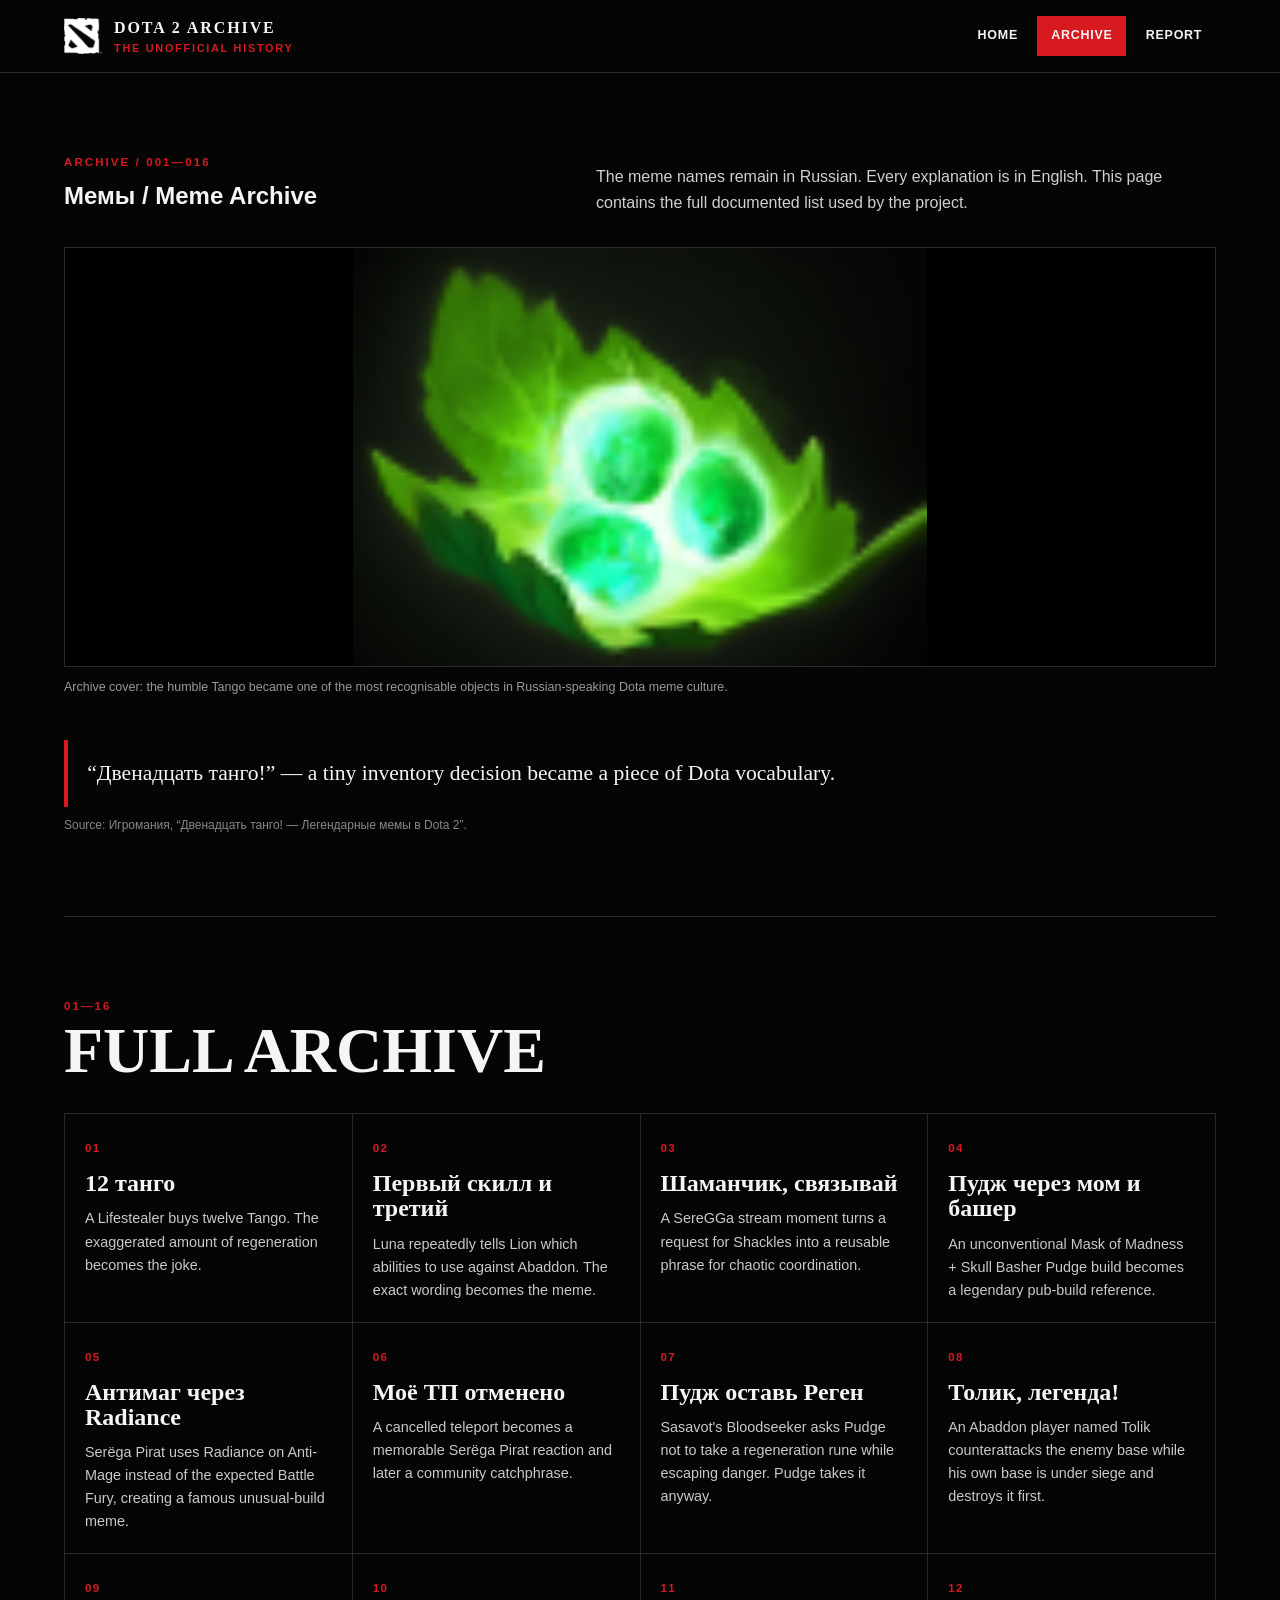
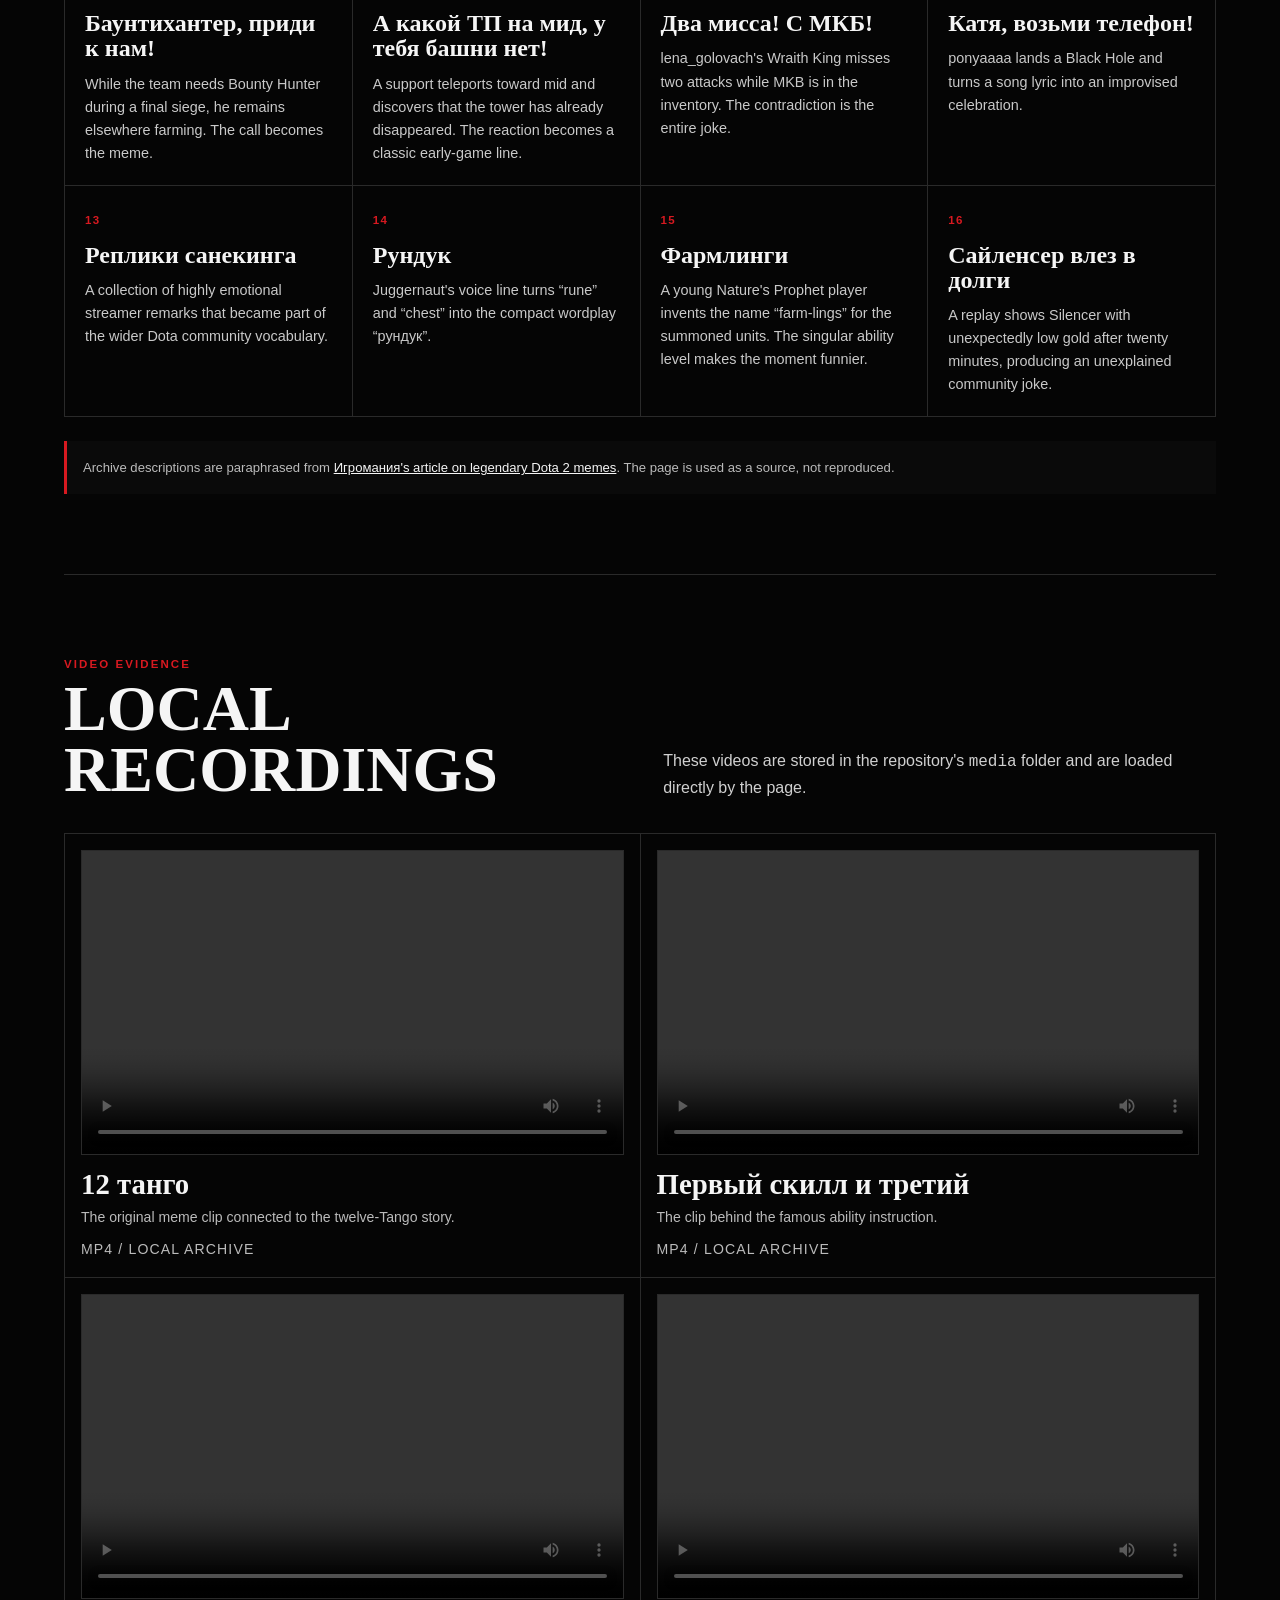
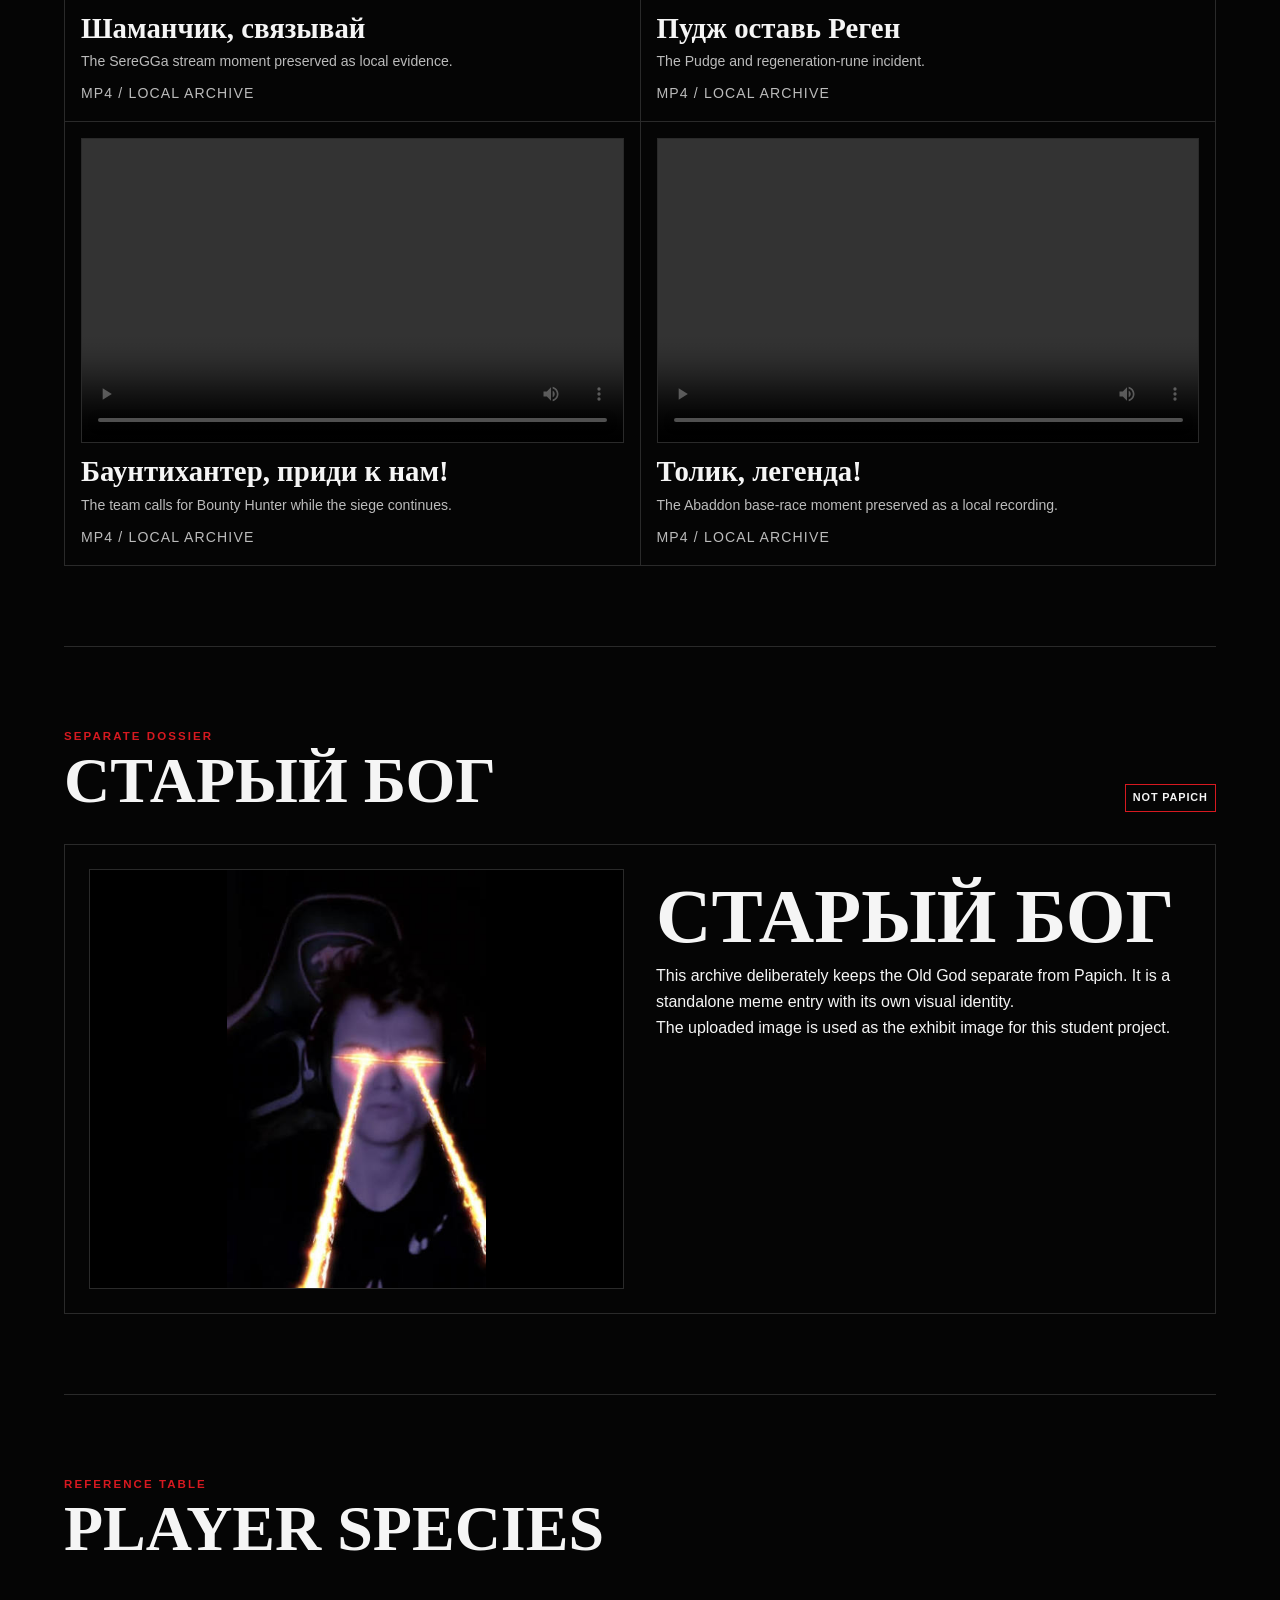
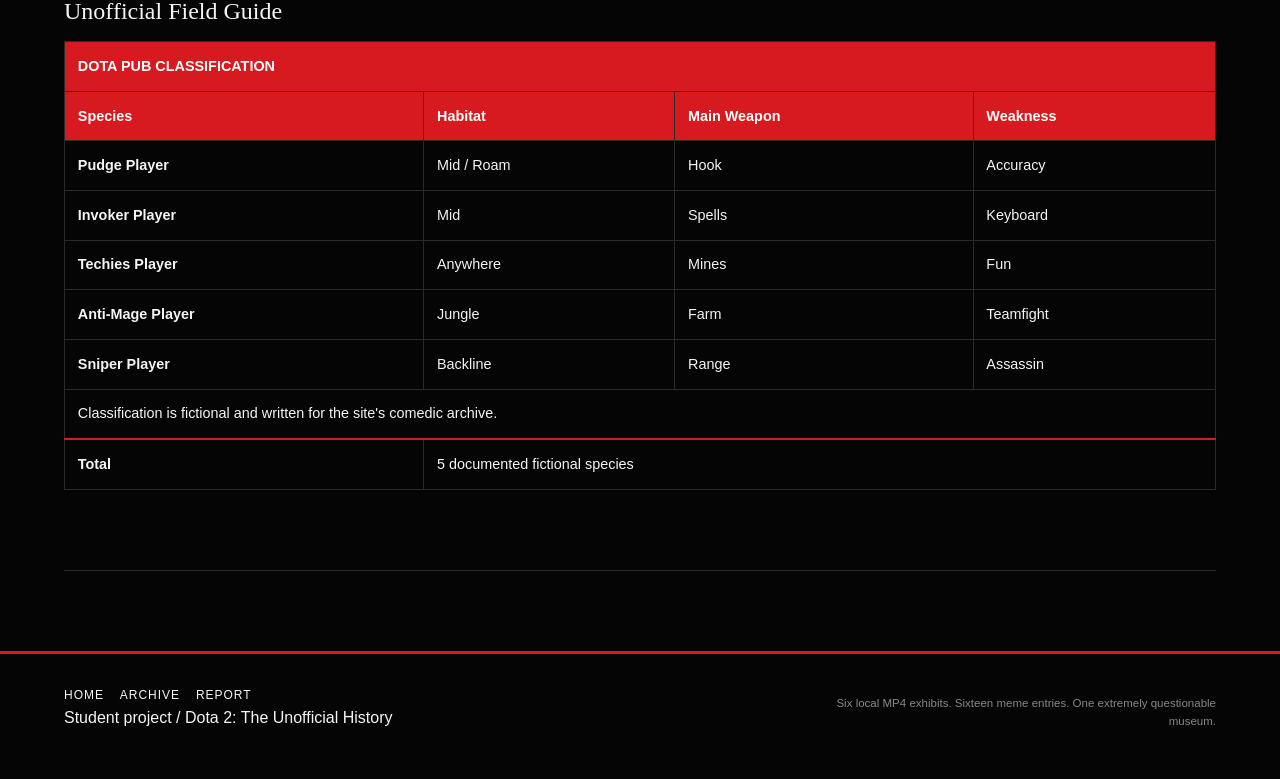
==== commit a966f724: "Fix archive image and video alignment" ====
--- a/about.html
+++ b/about.html
@@ -25,7 +25,7 @@
     <p class="section-intro">The meme names remain in Russian. Every explanation is in English. This page contains the full documented list used by the project.</p>
   </div>
   <figure>
-    <img src="images/tango.jpg" alt="Tango item from Dota 2" class="profile-image">
+    <img src="images/tango.jpg" alt="Tango item from Dota 2" class="archive-cover">
     <figcaption>Archive cover: the humble Tango became one of the most recognisable objects in Russian-speaking Dota meme culture.</figcaption>
   </figure>
   <blockquote>“Двенадцать танго!” — a tiny inventory decision became a piece of Dota vocabulary.</blockquote>
@@ -58,12 +58,12 @@
 <section class="section">
   <div class="section-head"><div><p class="section-label">Video evidence</p><h2>Local recordings</h2></div><p class="section-intro">These videos are stored in the repository's <code>media</code> folder and are loaded directly by the page.</p></div>
   <div class="video-grid">
-    <article class="video-card"><video controls preload="metadata" playsinline><source src="media/849918102061.mp4" type="video/mp4">Your browser does not support MP4 video.</video><h3>12 танго</h3><p>The original meme clip connected to the twelve-Tango story.</p><p class="media-label">MP4 / local archive</p></article>
-    <article class="video-card"><video controls preload="metadata" playsinline><source src="media/786084465389.mp4" type="video/mp4">Your browser does not support MP4 video.</video><h3>Первый скилл и третий</h3><p>The clip behind the famous ability instruction.</p><p class="media-label">MP4 / local archive</p></article>
-    <article class="video-card"><video controls preload="metadata" playsinline><source src="media/шаманчик%20связывай.mp4" type="video/mp4">Your browser does not support MP4 video.</video><h3>Шаманчик, связывай</h3><p>The SereGGa stream moment preserved as local evidence.</p><p class="media-label">MP4 / local archive</p></article>
-    <article class="video-card"><video controls preload="metadata" playsinline><source src="media/7507508333068.mp4" type="video/mp4">Your browser does not support MP4 video.</video><h3>Пудж оставь Реген</h3><p>The Pudge and regeneration-rune incident.</p><p class="media-label">MP4 / local archive</p></article>
-    <article class="video-card"><video controls preload="metadata" playsinline><source src="media/957740747376.mp4" type="video/mp4">Your browser does not support MP4 video.</video><h3>Баунтихантер, приди к нам!</h3><p>The team calls for Bounty Hunter while the siege continues.</p><p class="media-label">MP4 / local archive</p></article>
-    <article class="video-card"><video controls preload="metadata" playsinline><source src="media/9311666637527.mp4" type="video/mp4">Your browser does not support MP4 video.</video><h3>Толик, легенда!</h3><p>The Abaddon base-race moment preserved as a local recording.</p><p class="media-label">MP4 / local archive</p></article>
+    <article class="video-card"><div class="video-frame"><video controls preload="metadata" playsinline><source src="media/849918102061.mp4" type="video/mp4">Your browser does not support MP4 video.</video></div><h3>12 танго</h3><p>The original meme clip connected to the twelve-Tango story.</p><p class="media-label">MP4 / local archive</p></article>
+    <article class="video-card"><div class="video-frame"><video controls preload="metadata" playsinline><source src="media/786084465389.mp4" type="video/mp4">Your browser does not support MP4 video.</video></div><h3>Первый скилл и третий</h3><p>The clip behind the famous ability instruction.</p><p class="media-label">MP4 / local archive</p></article>
+    <article class="video-card"><div class="video-frame"><video controls preload="metadata" playsinline><source src="media/шаманчик%20связывай.mp4" type="video/mp4">Your browser does not support MP4 video.</video></div><h3>Шаманчик, связывай</h3><p>The SereGGa stream moment preserved as local evidence.</p><p class="media-label">MP4 / local archive</p></article>
+    <article class="video-card"><div class="video-frame"><video controls preload="metadata" playsinline><source src="media/7507508333068.mp4" type="video/mp4">Your browser does not support MP4 video.</video></div><h3>Пудж оставь Реген</h3><p>The Pudge and regeneration-rune incident.</p><p class="media-label">MP4 / local archive</p></article>
+    <article class="video-card"><div class="video-frame"><video controls preload="metadata" playsinline><source src="media/957740747376.mp4" type="video/mp4">Your browser does not support MP4 video.</video></div><h3>Баунтихантер, приди к нам!</h3><p>The team calls for Bounty Hunter while the siege continues.</p><p class="media-label">MP4 / local archive</p></article>
+    <article class="video-card"><div class="video-frame"><video controls preload="metadata" playsinline><source src="media/9311666637527.mp4" type="video/mp4">Your browser does not support MP4 video.</video></div><h3>Толик, легенда!</h3><p>The Abaddon base-race moment preserved as a local recording.</p><p class="media-label">MP4 / local archive</p></article>
   </div>
 </section>
 
--- a/css/style.css
+++ b/css/style.css
@@ -61,7 +61,8 @@
 .ability p{font-size:.85rem;color:#bbb;margin-top:.3rem}
 
 .old-god-card{display:grid;grid-template-columns:1fr 1fr;gap:2rem;border:1px solid var(--line);padding:1.5rem}
-.old-god-photo{width:100%;height:100%;min-height:320px;object-fit:cover;border:1px solid var(--line)}
+.archive-cover{width:100%;height:420px;object-fit:contain;object-position:center;background:#000;border:1px solid var(--line)}
+.old-god-photo{width:100%;height:420px;object-fit:contain;object-position:center;background:#000;border:1px solid var(--line)}
 .old-god-card h3{font-family:Georgia,"Times New Roman",serif;font-size:clamp(2.5rem,6vw,5rem);line-height:.9;text-transform:uppercase;margin:.8rem 0}
 .badge{display:inline-block;color:var(--white);border:1px solid var(--red);padding:.25rem .45rem;font-size:.68rem;font-weight:800;letter-spacing:.08em;text-transform:uppercase}
 
@@ -75,7 +76,8 @@
 
 .video-grid{display:grid;grid-template-columns:repeat(2,1fr);gap:1px;background:var(--line);border:1px solid var(--line)}
 .video-card{background:var(--black);padding:1rem}
-.video-card video{width:100%;aspect-ratio:16/9;object-fit:contain;background:#000;border:1px solid var(--line)}
+.video-frame{width:100%;aspect-ratio:16/9;background:#000;border:1px solid var(--line);display:grid;place-items:center;overflow:hidden}
+.video-card video{width:100%;height:100%;object-fit:contain;object-position:center;background:#000}
 .video-card h3{font-family:Georgia,"Times New Roman",serif;font-size:1.8rem;line-height:1;margin:.9rem 0 .5rem}
 .video-card p{font-size:.88rem;color:#bbb}
 .media-label{font-size:.7rem;color:#888;margin-top:.6rem;text-transform:uppercase;letter-spacing:.08em}
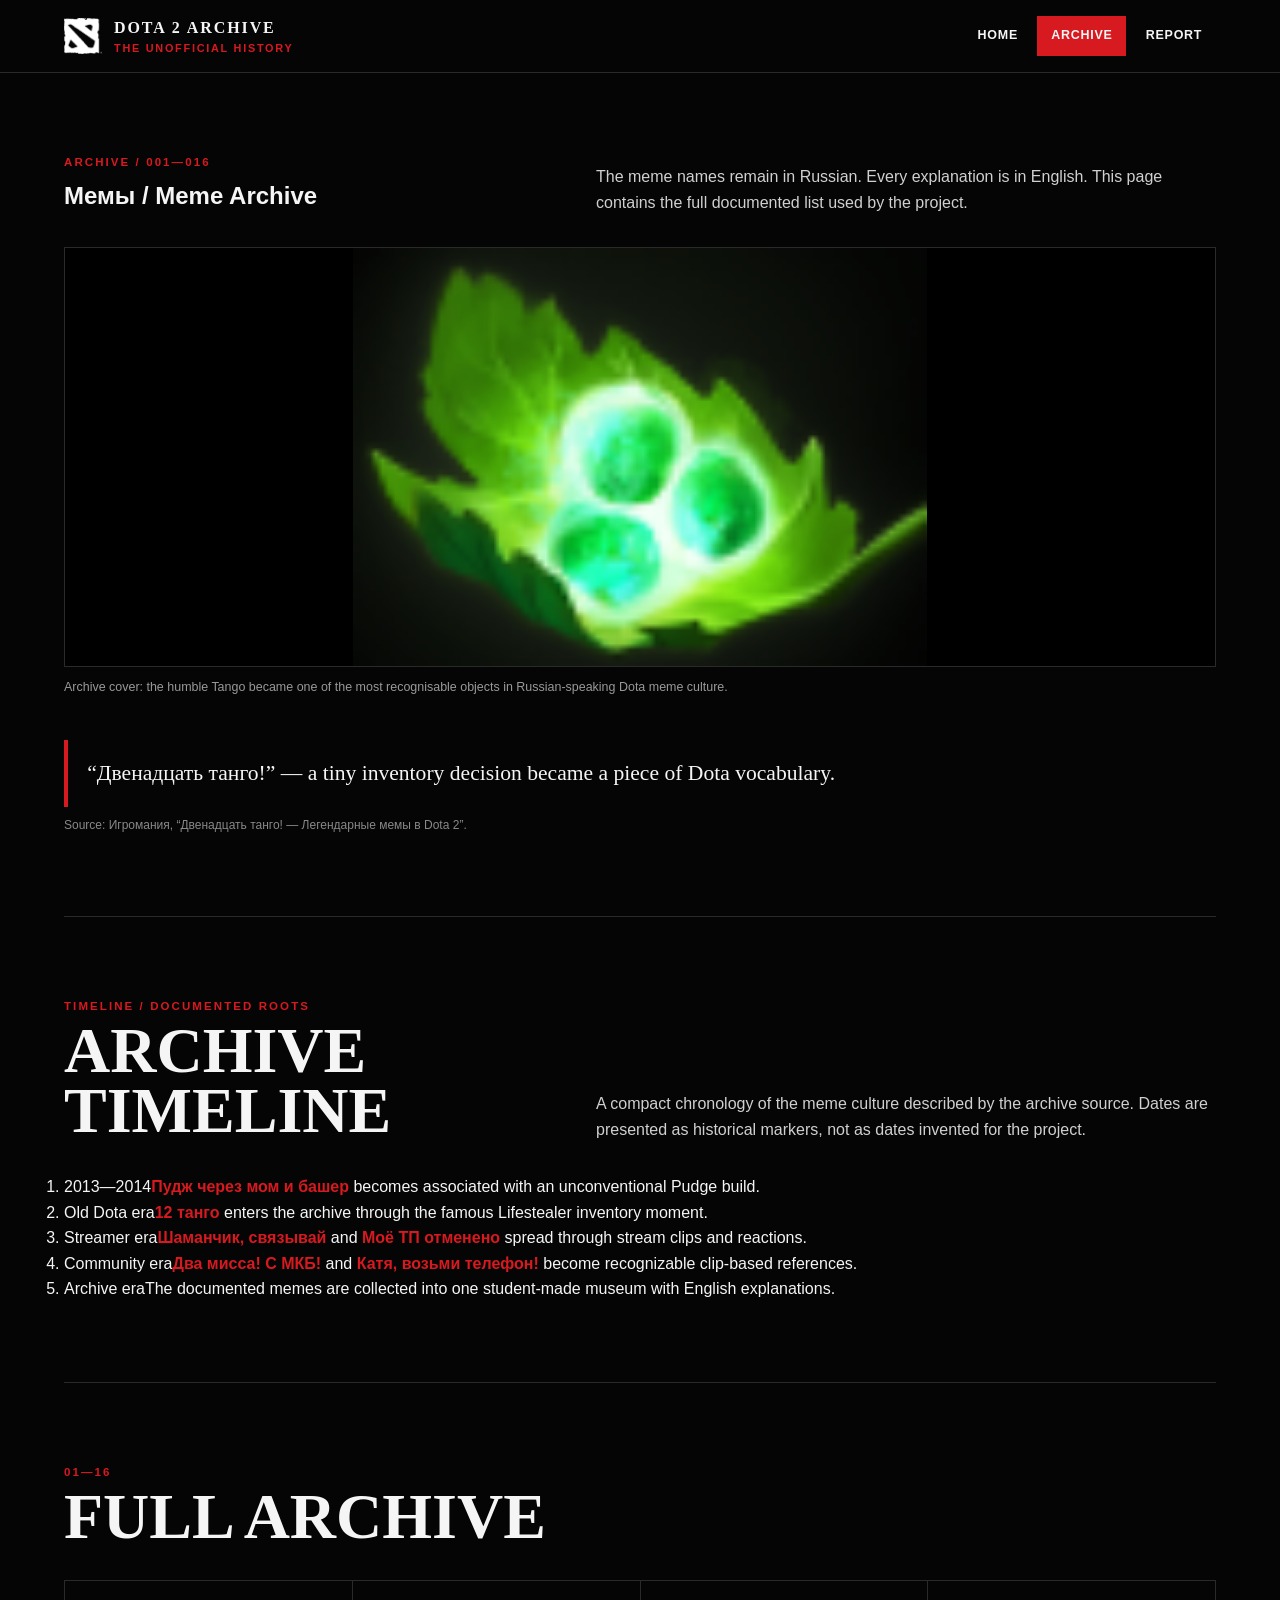
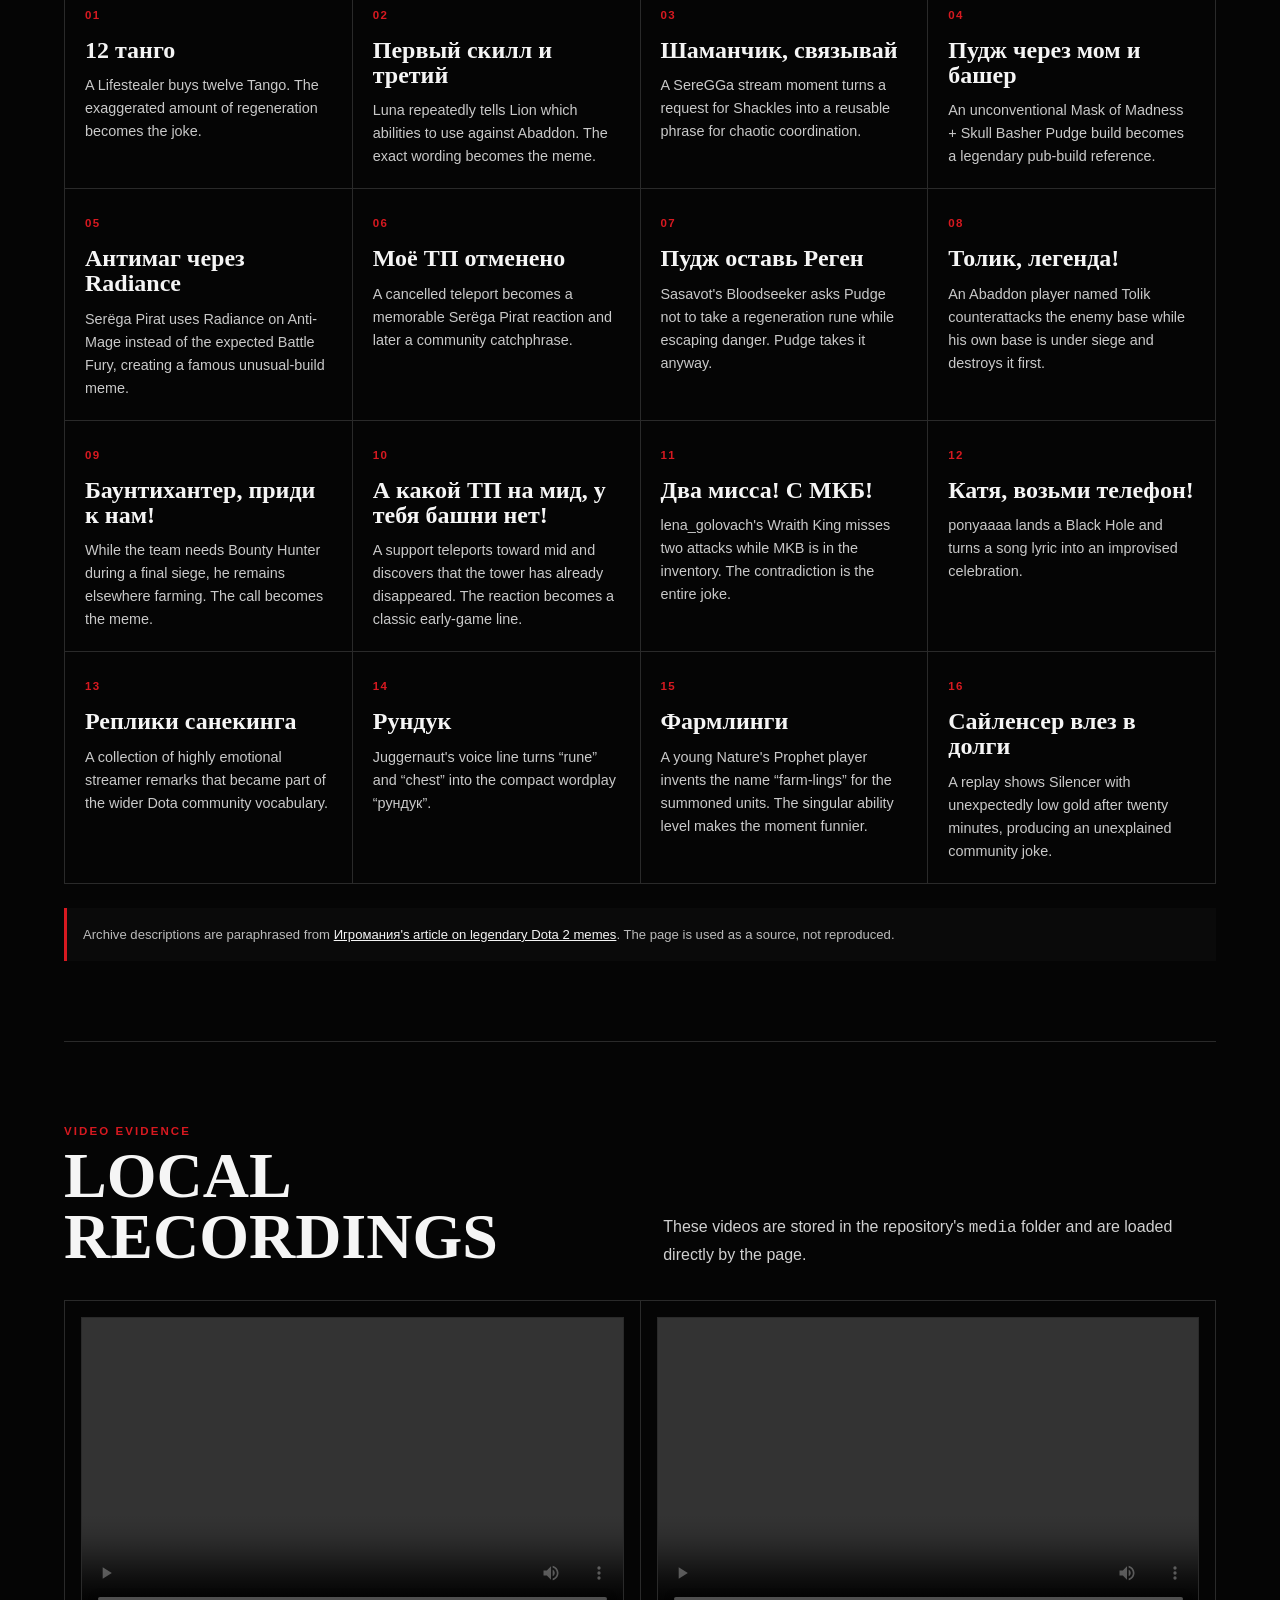
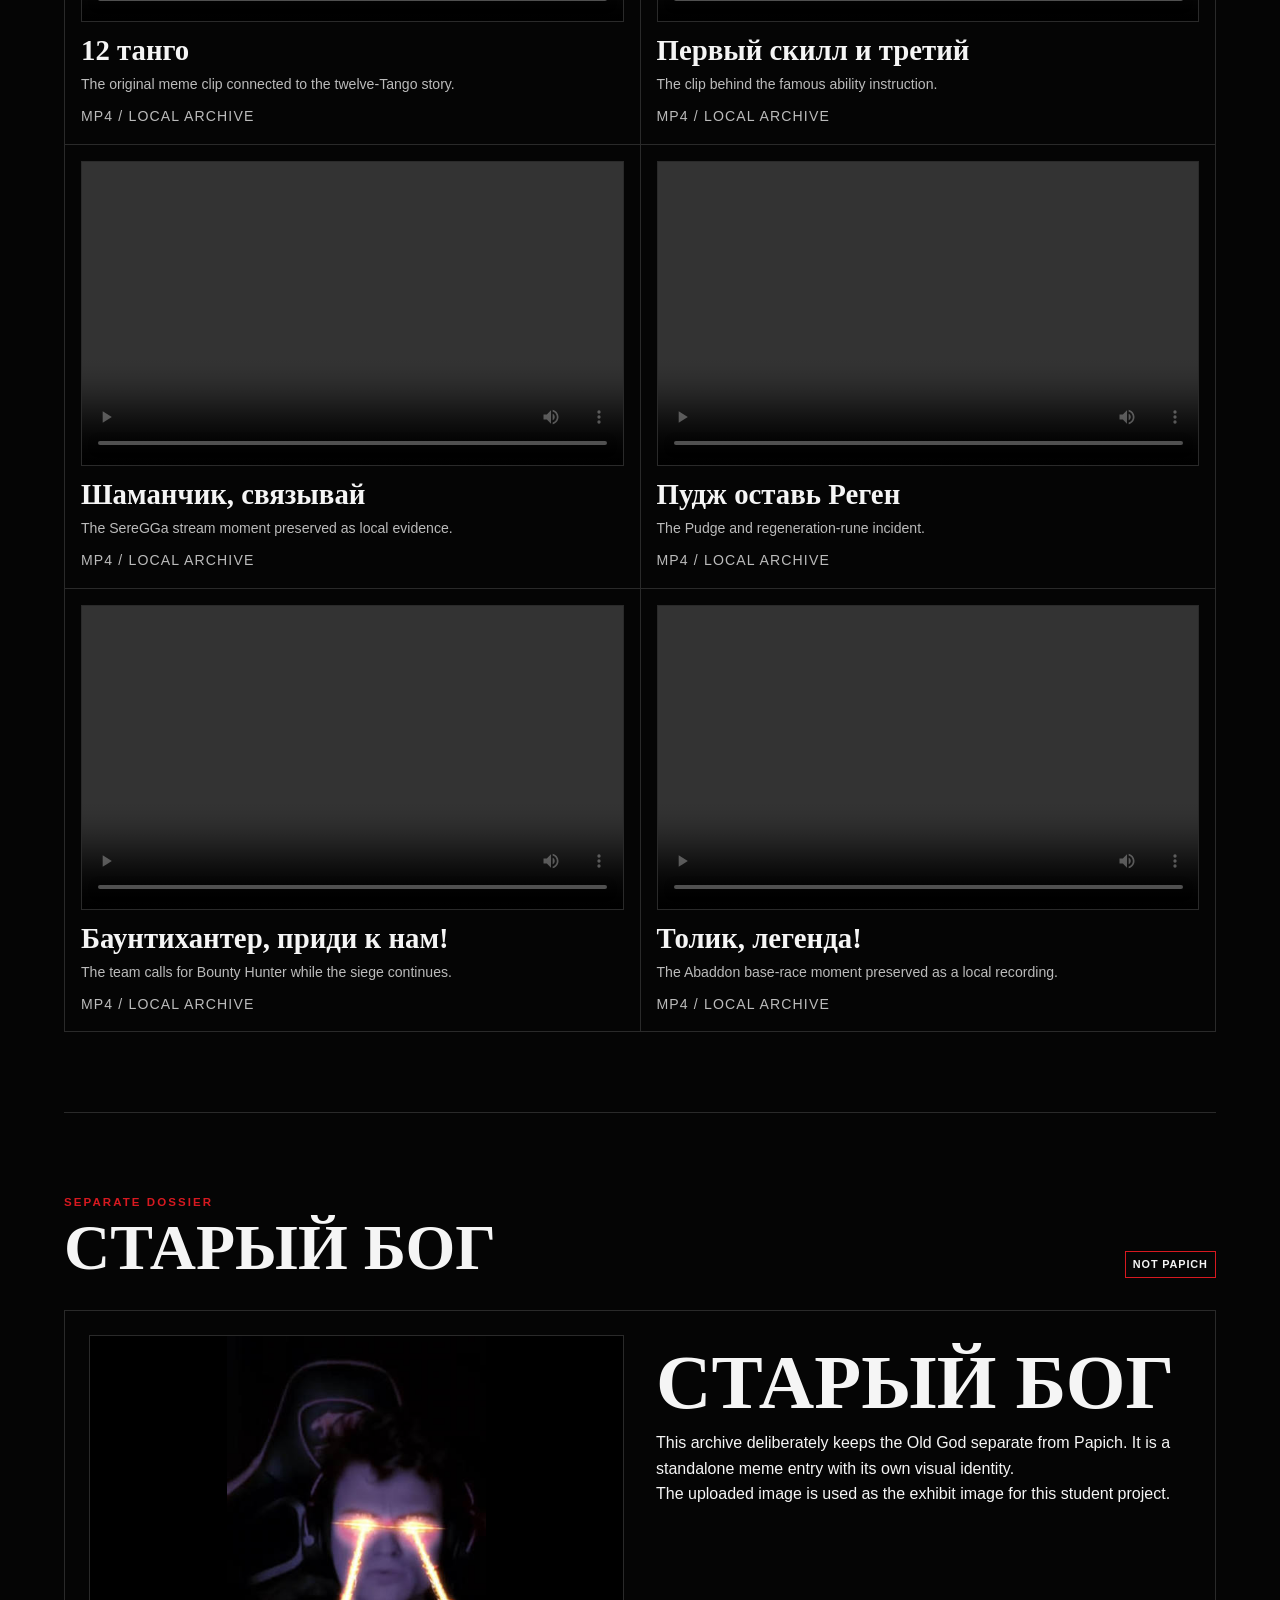
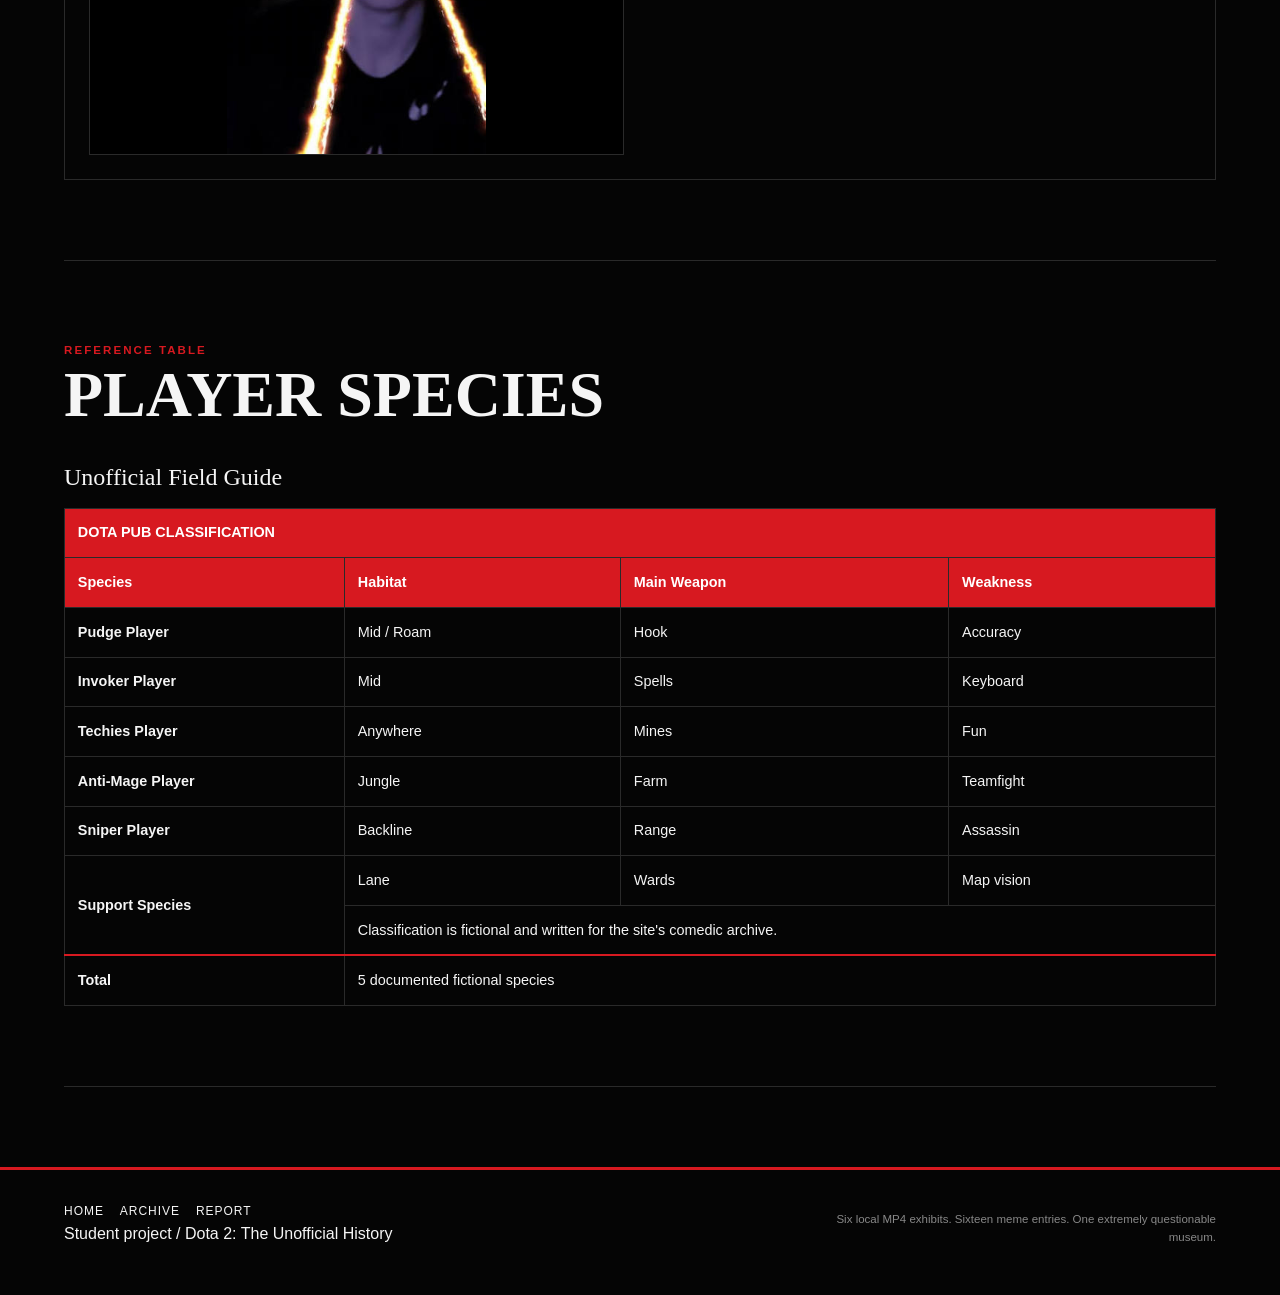
==== commit f5642c5b: "Add timeline and complete table structure" ====
--- a/about.html
+++ b/about.html
@@ -30,6 +30,21 @@
   </figure>
   <blockquote>“Двенадцать танго!” — a tiny inventory decision became a piece of Dota vocabulary.</blockquote>
   <p class="quote-source">Source: Игромания, “Двенадцать танго! — Легендарные мемы в Dota 2”.</p>
+</section>
+
+<section class="section">
+  <div class="section-head">
+    <div><p class="section-label">Timeline / documented roots</p><h2>Archive timeline</h2></div>
+    <p class="section-intro">A compact chronology of the meme culture described by the archive source. Dates are presented as historical markers, not as dates invented for the project.</p>
+  </div>
+  <ol class="timeline">
+    <li><span class="timeline-date">2013—2014</span><span><strong>Пудж через мом и башер</strong> becomes associated with an unconventional Pudge build.</span></li>
+    <li><span class="timeline-date">Old Dota era</span><span><strong>12 танго</strong> enters the archive through the famous Lifestealer inventory moment.</span></li>
+    <li><span class="timeline-date">Streamer era</span><span><strong>Шаманчик, связывай</strong> and <strong>Моё ТП отменено</strong> spread through stream clips and reactions.</span></li>
+    <li><span class="timeline-date">Community era</span><span><strong>Два мисса! С МКБ!</strong> and <strong>Катя, возьми телефон!</strong> become recognizable clip-based references.</span></li>
+    <li><span class="timeline-date">Archive era</span><span>The documented memes are collected into one student-made museum with English explanations.</span></li>
+  </ol>
+</section>
 </section>
 
 <section class="section">
@@ -93,7 +108,8 @@
       <tr><th scope="row">Techies Player</th><td>Anywhere</td><td>Mines</td><td>Fun</td></tr>
       <tr><th scope="row">Anti-Mage Player</th><td>Jungle</td><td>Farm</td><td>Teamfight</td></tr>
       <tr><th scope="row">Sniper Player</th><td>Backline</td><td>Range</td><td>Assassin</td></tr>
-      <tr><td colspan="4">Classification is fictional and written for the site's comedic archive.</td></tr>
+      <tr><th scope="row" rowspan="2">Support Species</th><td>Lane</td><td>Wards</td><td>Map vision</td></tr>
+      <tr><td colspan="3">Classification is fictional and written for the site's comedic archive.</td></tr>
     </tbody>
     <tfoot><tr><th scope="row">Total</th><td colspan="3">5 documented fictional species</td></tr></tfoot>
   </table>
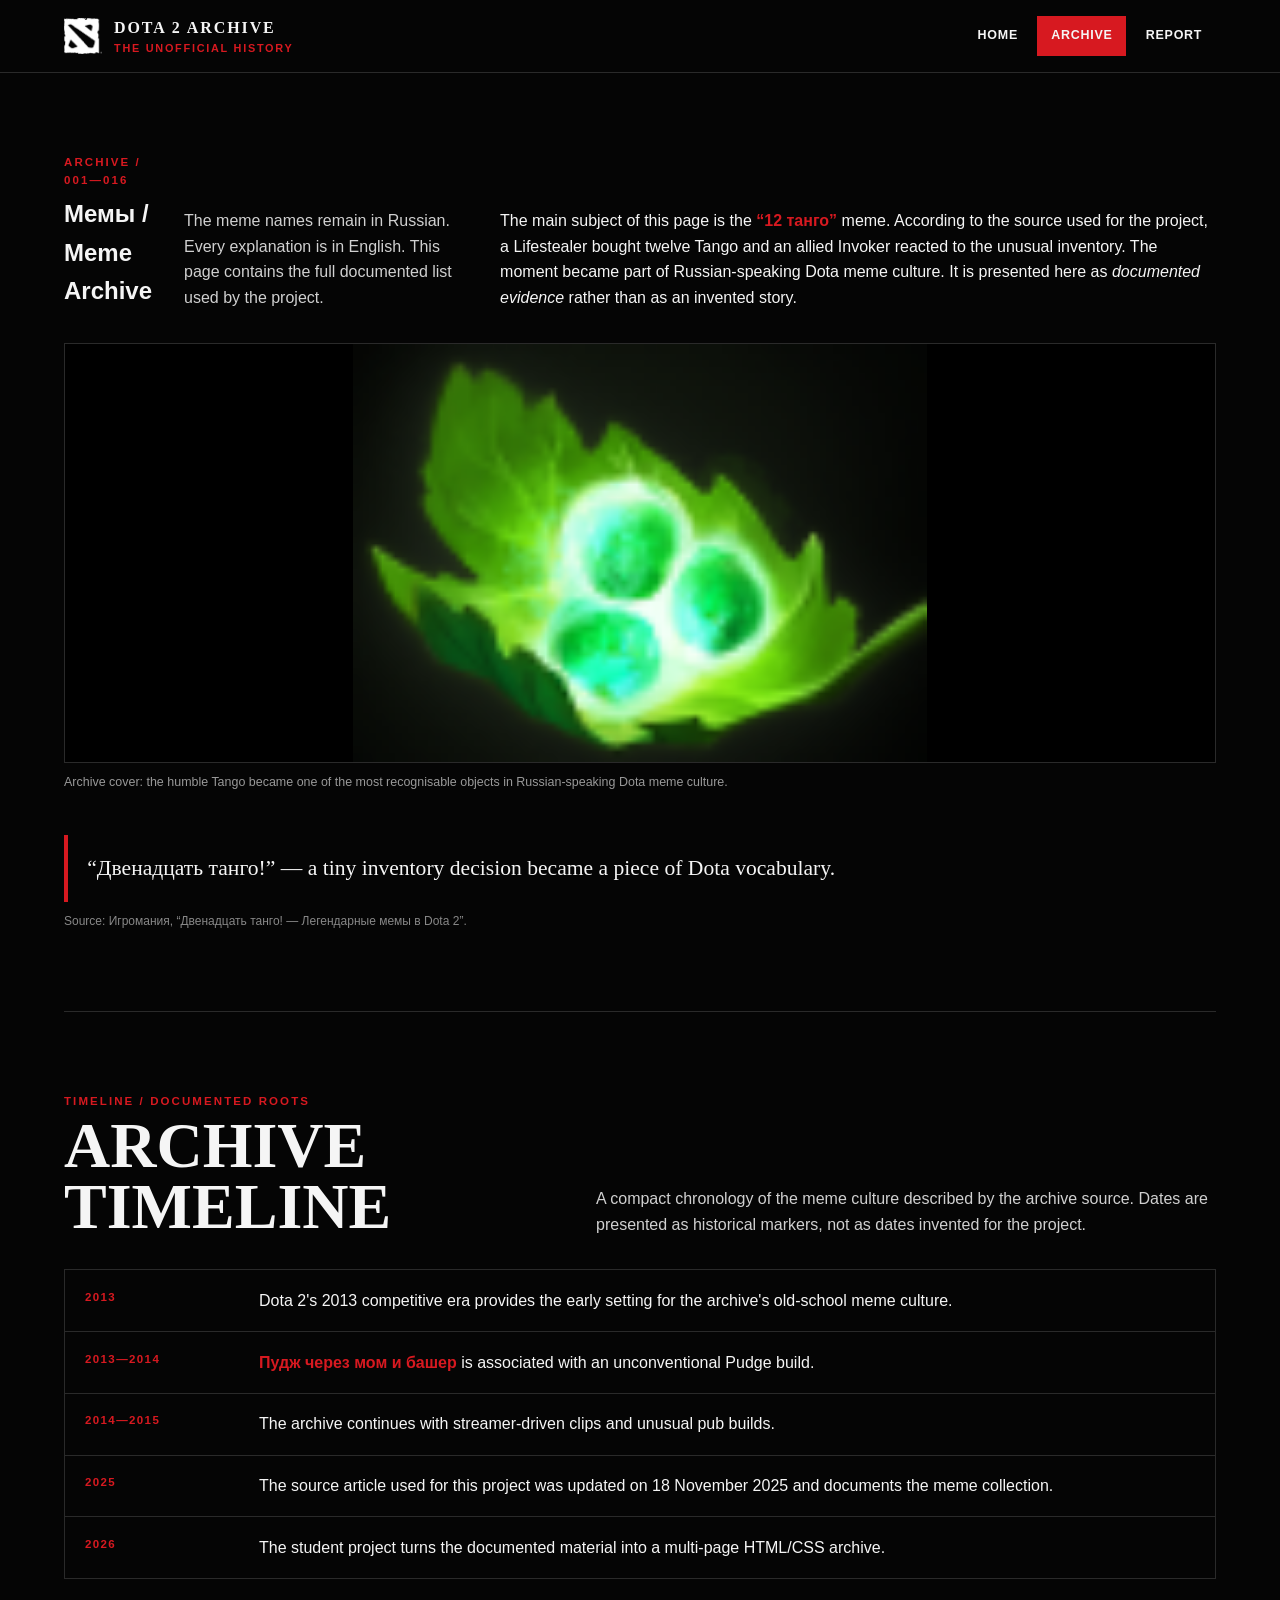
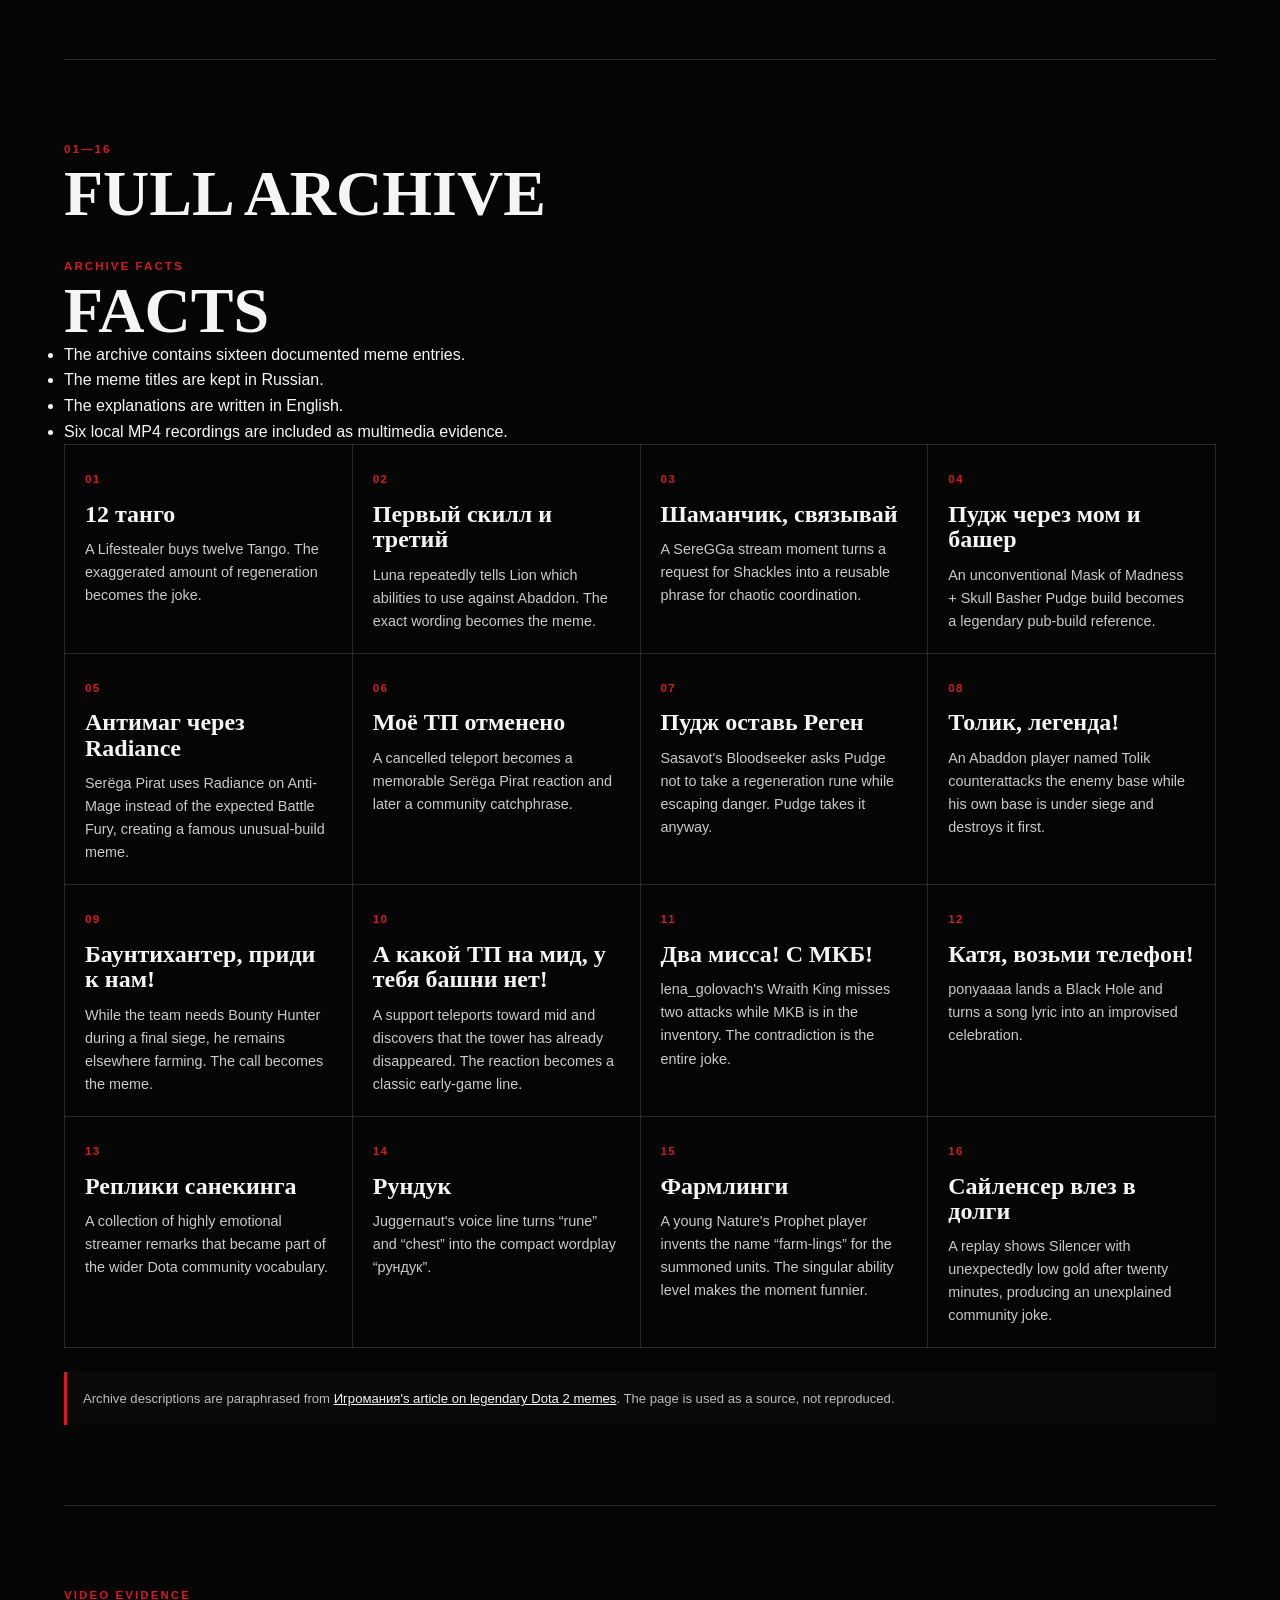
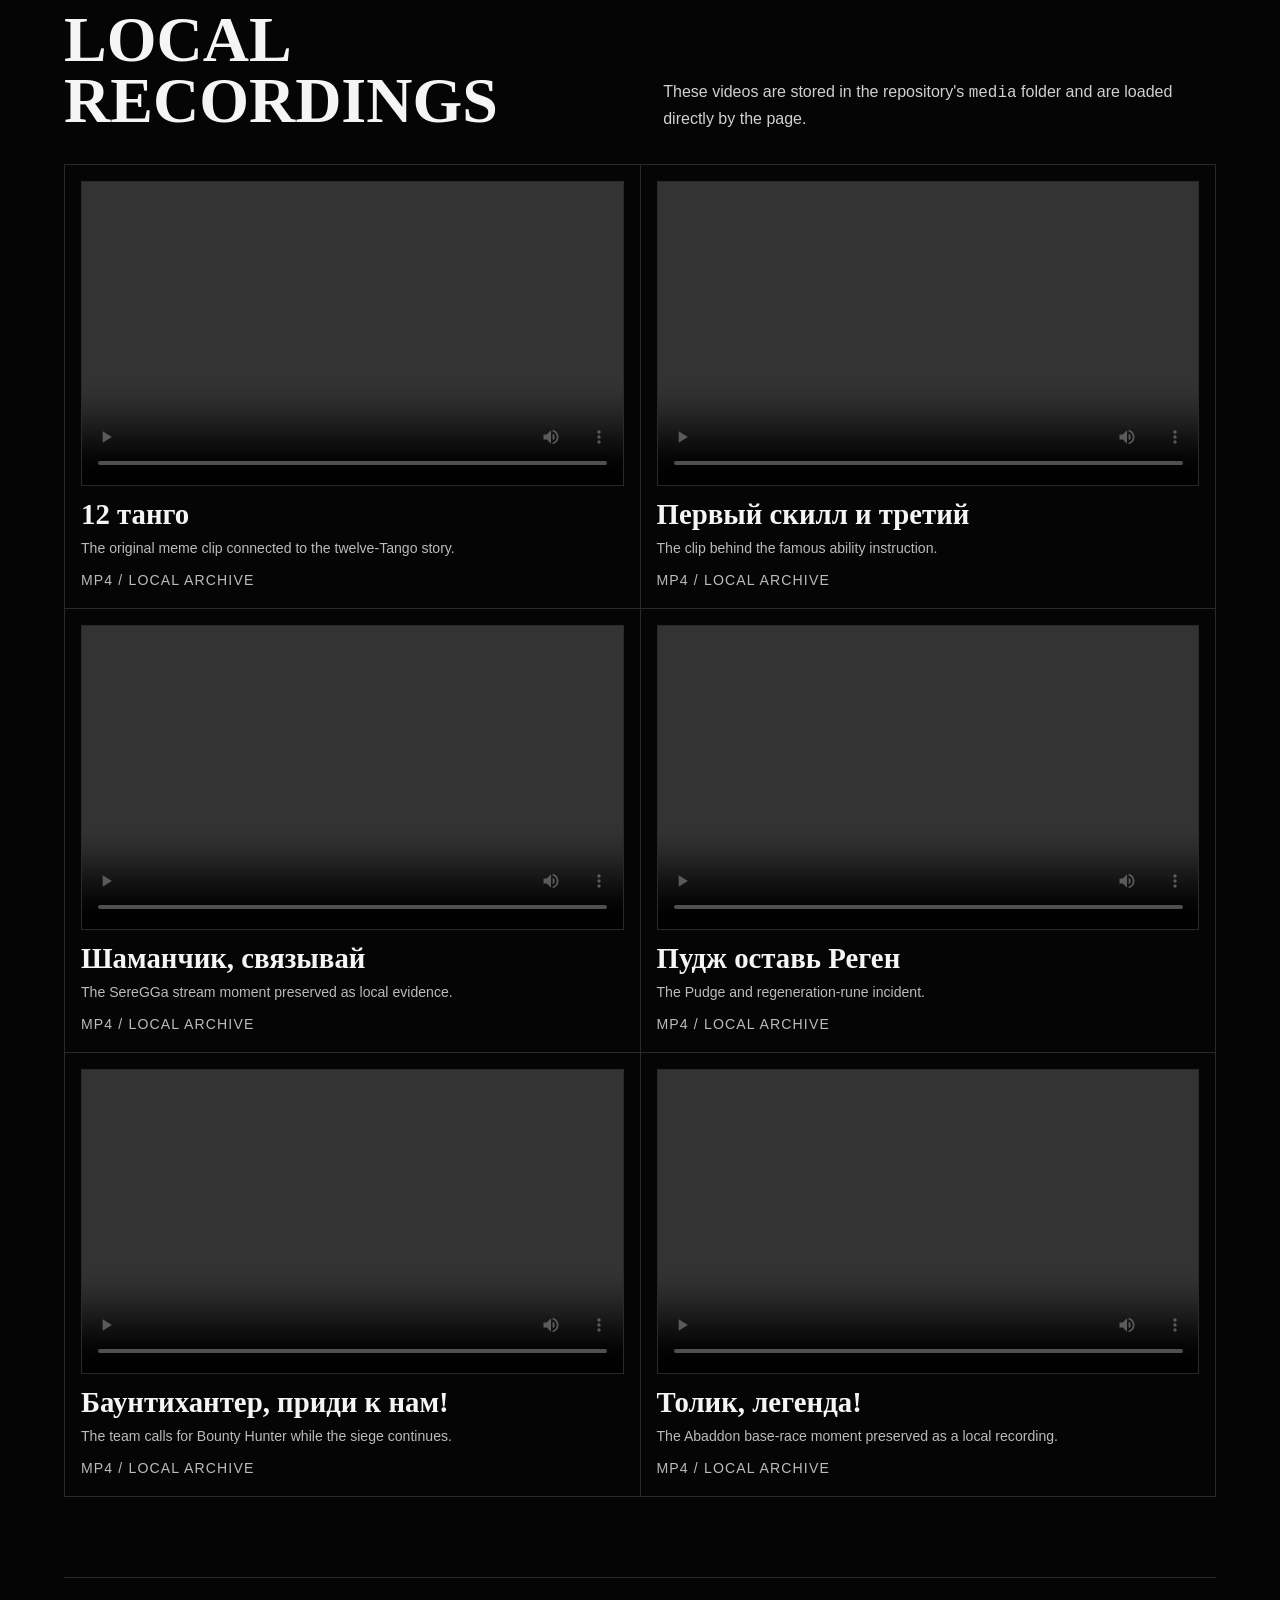
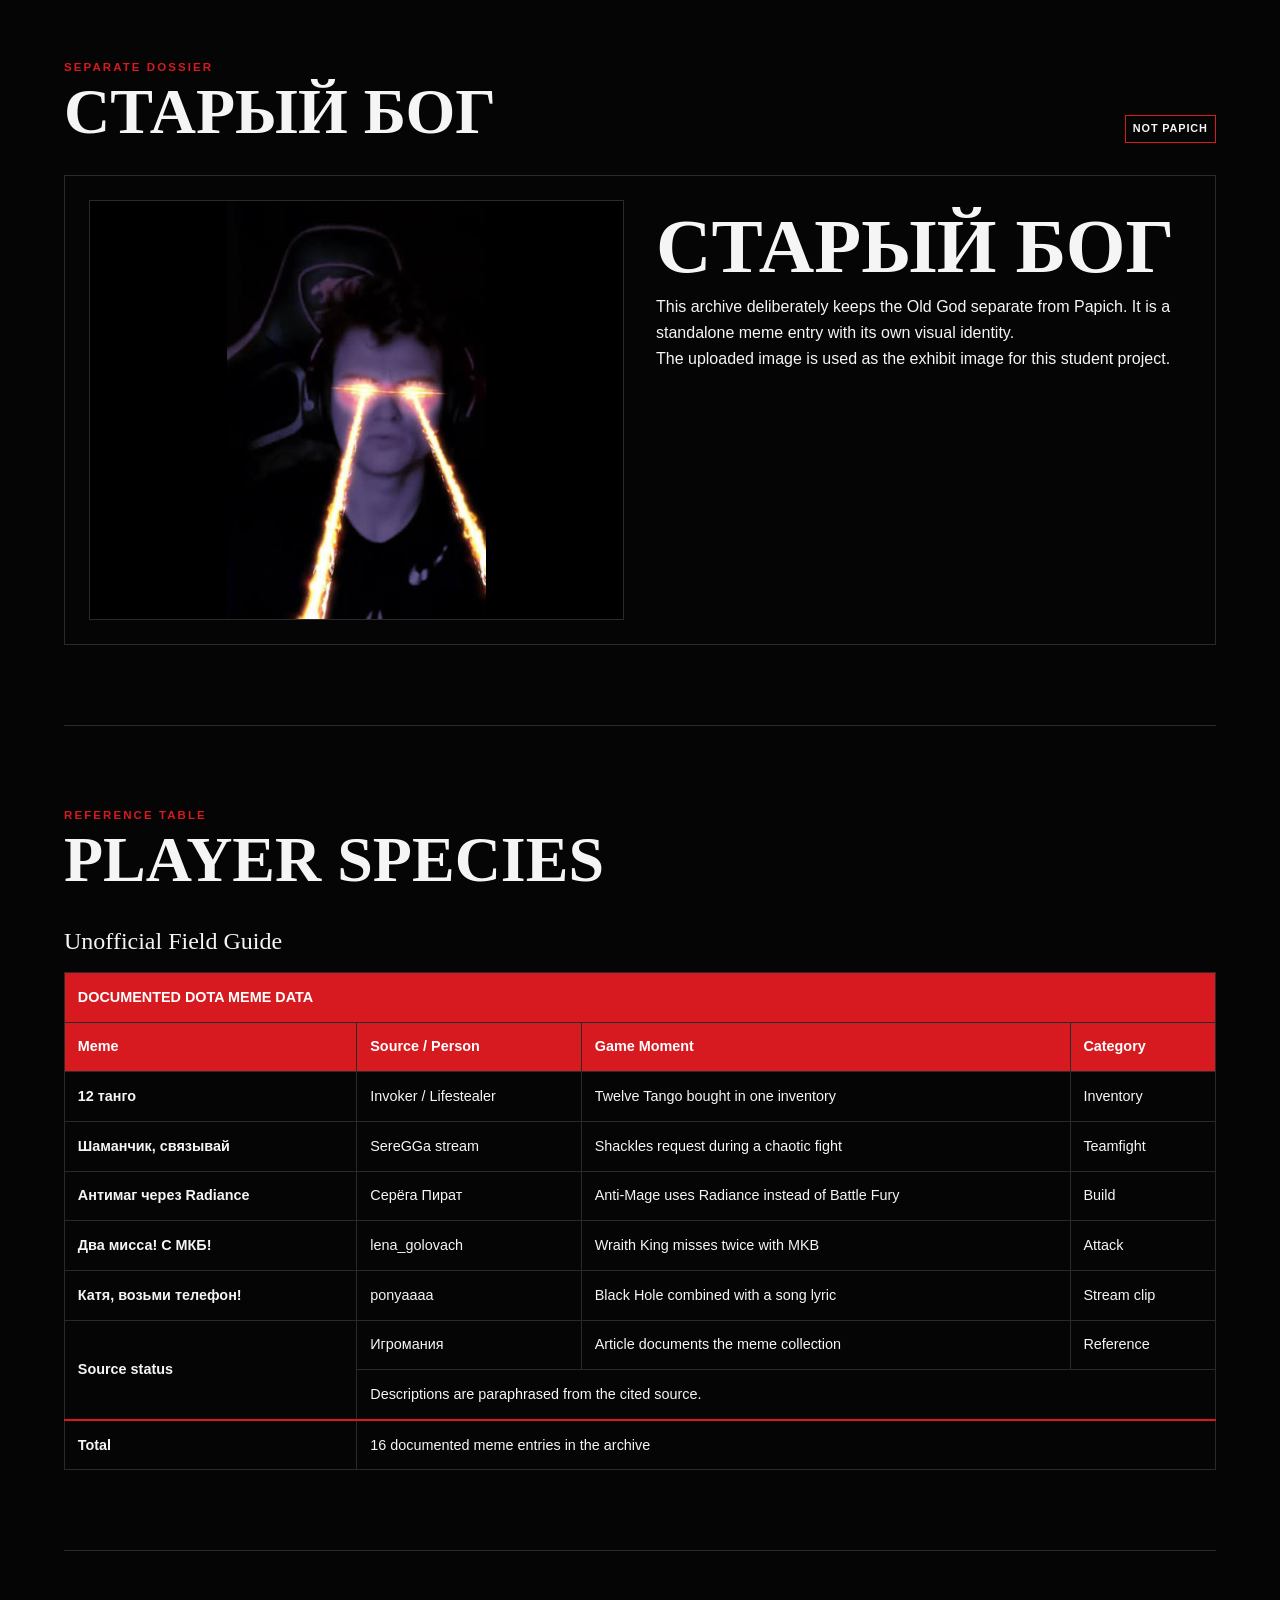
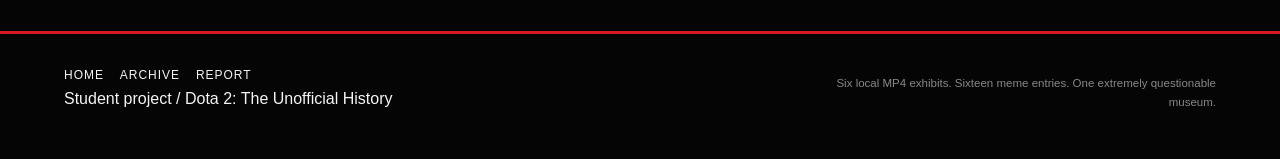
==== commit 0bee8a73: "Complete assignment HTML requirements" ====
--- a/about.html
+++ b/about.html
@@ -23,6 +23,7 @@
   <div class="section-head">
     <div><p class="section-label">Archive / 001—016</p><h1>Мемы / Meme Archive</h1></div>
     <p class="section-intro">The meme names remain in Russian. Every explanation is in English. This page contains the full documented list used by the project.</p>
+    <p class="archive-subject">The main subject of this page is the <strong>“12 танго”</strong> meme. According to the source used for the project, a Lifestealer bought twelve Tango and an allied Invoker reacted to the unusual inventory. The moment became part of Russian-speaking Dota meme culture. It is presented here as <em>documented evidence</em> rather than as an invented story.</p>
   </div>
   <figure>
     <img src="images/tango.jpg" alt="Tango item from Dota 2" class="archive-cover">
@@ -38,17 +39,25 @@
     <p class="section-intro">A compact chronology of the meme culture described by the archive source. Dates are presented as historical markers, not as dates invented for the project.</p>
   </div>
   <ol class="timeline">
-    <li><span class="timeline-date">2013—2014</span><span><strong>Пудж через мом и башер</strong> becomes associated with an unconventional Pudge build.</span></li>
-    <li><span class="timeline-date">Old Dota era</span><span><strong>12 танго</strong> enters the archive through the famous Lifestealer inventory moment.</span></li>
-    <li><span class="timeline-date">Streamer era</span><span><strong>Шаманчик, связывай</strong> and <strong>Моё ТП отменено</strong> spread through stream clips and reactions.</span></li>
-    <li><span class="timeline-date">Community era</span><span><strong>Два мисса! С МКБ!</strong> and <strong>Катя, возьми телефон!</strong> become recognizable clip-based references.</span></li>
-    <li><span class="timeline-date">Archive era</span><span>The documented memes are collected into one student-made museum with English explanations.</span></li>
+    <li><span class="timeline-date">2013</span><span>Dota 2's 2013 competitive era provides the early setting for the archive's old-school meme culture.</span></li>
+    <li><span class="timeline-date">2013—2014</span><span><strong>Пудж через мом и башер</strong> is associated with an unconventional Pudge build.</span></li>
+    <li><span class="timeline-date">2014—2015</span><span>The archive continues with streamer-driven clips and unusual pub builds.</span></li>
+    <li><span class="timeline-date">2025</span><span>The source article used for this project was updated on 18 November 2025 and documents the meme collection.</span></li>
+    <li><span class="timeline-date">2026</span><span>The student project turns the documented material into a multi-page HTML/CSS archive.</span></li>
   </ol>
-</section>
 </section>
 
 <section class="section">
   <div class="section-head"><div><p class="section-label">01—16</p><h2>Full archive</h2></div></div>
+  <div class="facts-box">
+    <div><p class="section-label">Archive facts</p><h2>Facts</h2></div>
+    <ul>
+      <li>The archive contains sixteen documented meme entries.</li>
+      <li>The meme titles are kept in Russian.</li>
+      <li>The explanations are written in English.</li>
+      <li>Six local MP4 recordings are included as multimedia evidence.</li>
+    </ul>
+  </div>
   <div class="archive-grid">
     <article class="archive-item"><span class="card-number">01</span><h3>12 танго</h3><p>A Lifestealer buys twelve Tango. The exaggerated amount of regeneration becomes the joke.</p></article>
     <article class="archive-item"><span class="card-number">02</span><h3>Первый скилл и третий</h3><p>Luna repeatedly tells Lion which abilities to use against Abaddon. The exact wording becomes the meme.</p></article>
@@ -99,19 +108,19 @@
   <table class="data-table">
     <caption>Unofficial Field Guide</caption>
     <thead>
-      <tr><th colspan="4">DOTA PUB CLASSIFICATION</th></tr>
-      <tr><th scope="col">Species</th><th scope="col">Habitat</th><th scope="col">Main Weapon</th><th scope="col">Weakness</th></tr>
+      <tr><th colspan="4">DOCUMENTED DOTA MEME DATA</th></tr>
+      <tr><th scope="col">Meme</th><th scope="col">Source / Person</th><th scope="col">Game Moment</th><th scope="col">Category</th></tr>
     </thead>
     <tbody>
-      <tr><th scope="row">Pudge Player</th><td>Mid / Roam</td><td>Hook</td><td>Accuracy</td></tr>
-      <tr><th scope="row">Invoker Player</th><td>Mid</td><td>Spells</td><td>Keyboard</td></tr>
-      <tr><th scope="row">Techies Player</th><td>Anywhere</td><td>Mines</td><td>Fun</td></tr>
-      <tr><th scope="row">Anti-Mage Player</th><td>Jungle</td><td>Farm</td><td>Teamfight</td></tr>
-      <tr><th scope="row">Sniper Player</th><td>Backline</td><td>Range</td><td>Assassin</td></tr>
-      <tr><th scope="row" rowspan="2">Support Species</th><td>Lane</td><td>Wards</td><td>Map vision</td></tr>
-      <tr><td colspan="3">Classification is fictional and written for the site's comedic archive.</td></tr>
+      <tr><th scope="row">12 танго</th><td>Invoker / Lifestealer</td><td>Twelve Tango bought in one inventory</td><td>Inventory</td></tr>
+      <tr><th scope="row">Шаманчик, связывай</th><td>SereGGa stream</td><td>Shackles request during a chaotic fight</td><td>Teamfight</td></tr>
+      <tr><th scope="row">Антимаг через Radiance</th><td>Серёга Пират</td><td>Anti-Mage uses Radiance instead of Battle Fury</td><td>Build</td></tr>
+      <tr><th scope="row">Два мисса! С МКБ!</th><td>lena_golovach</td><td>Wraith King misses twice with MKB</td><td>Attack</td></tr>
+      <tr><th scope="row">Катя, возьми телефон!</th><td>ponyaaaa</td><td>Black Hole combined with a song lyric</td><td>Stream clip</td></tr>
+      <tr><th scope="row" rowspan="2">Source status</th><td>Игромания</td><td>Article documents the meme collection</td><td>Reference</td></tr>
+      <tr><td colspan="3">Descriptions are paraphrased from the cited source.</td></tr>
     </tbody>
-    <tfoot><tr><th scope="row">Total</th><td colspan="3">5 documented fictional species</td></tr></tfoot>
+    <tfoot><tr><th scope="row">Total</th><td colspan="3">16 documented meme entries in the archive</td></tr></tfoot>
   </table>
 </section>
 </main>
--- a/css/style.css
+++ b/css/style.css
@@ -11,7 +11,14 @@
 a:hover{color:var(--red)}
 strong{color:var(--red)}
 em{font-style:italic}
+small{font-size:.8em}
+.source-box{border-color:hsl(358 78% 47%)}
 ::selection{background:var(--red);color:var(--white)}
+.timeline{display:grid;gap:1px;background:var(--line);border:1px solid var(--line);list-style:none}
+.timeline li{display:grid;grid-template-columns:150px 1fr;gap:1.5rem;background:var(--black);padding:1.1rem 1.25rem}
+.timeline li:hover{background:#0b0b0b}
+.timeline-date{color:rgb(215,25,32);font-size:.72rem;font-weight:800;letter-spacing:.12em;text-transform:uppercase}
+
 
 header{position:sticky;top:0;z-index:50;background:var(--black);border-bottom:1px solid var(--line)}
 .header-container{width:90%;max-width:1280px;margin:auto;min-height:72px;display:flex;align-items:center;justify-content:space-between;gap:2rem}
@@ -122,6 +129,8 @@
 .footer-note{max-width:420px;color:#888;font-size:.72rem;text-align:right}
 
 @media(max-width:900px){
+  .timeline li{grid-template-columns:1fr}
+
   #hero{grid-template-columns:1fr;min-height:70vh}
   .hero-copy{justify-self:start}
   .archive-grid{grid-template-columns:repeat(2,1fr)}
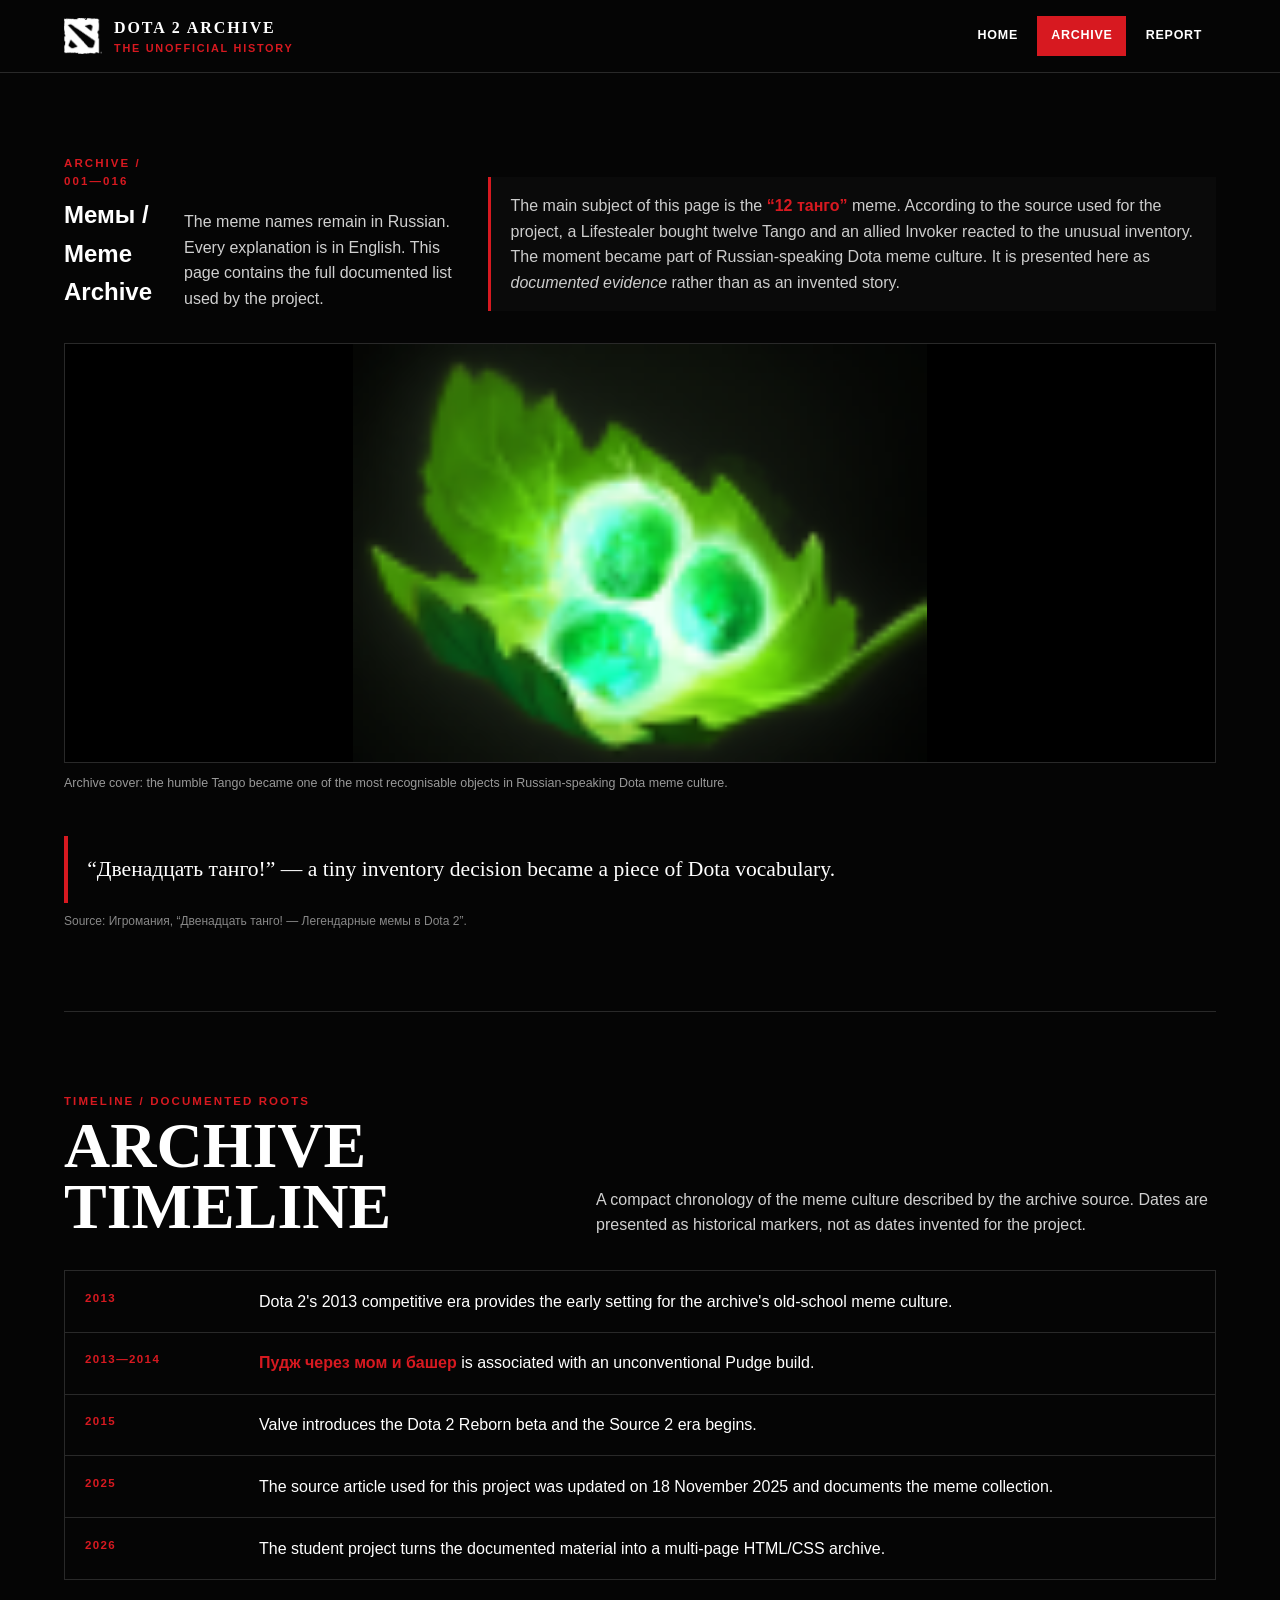
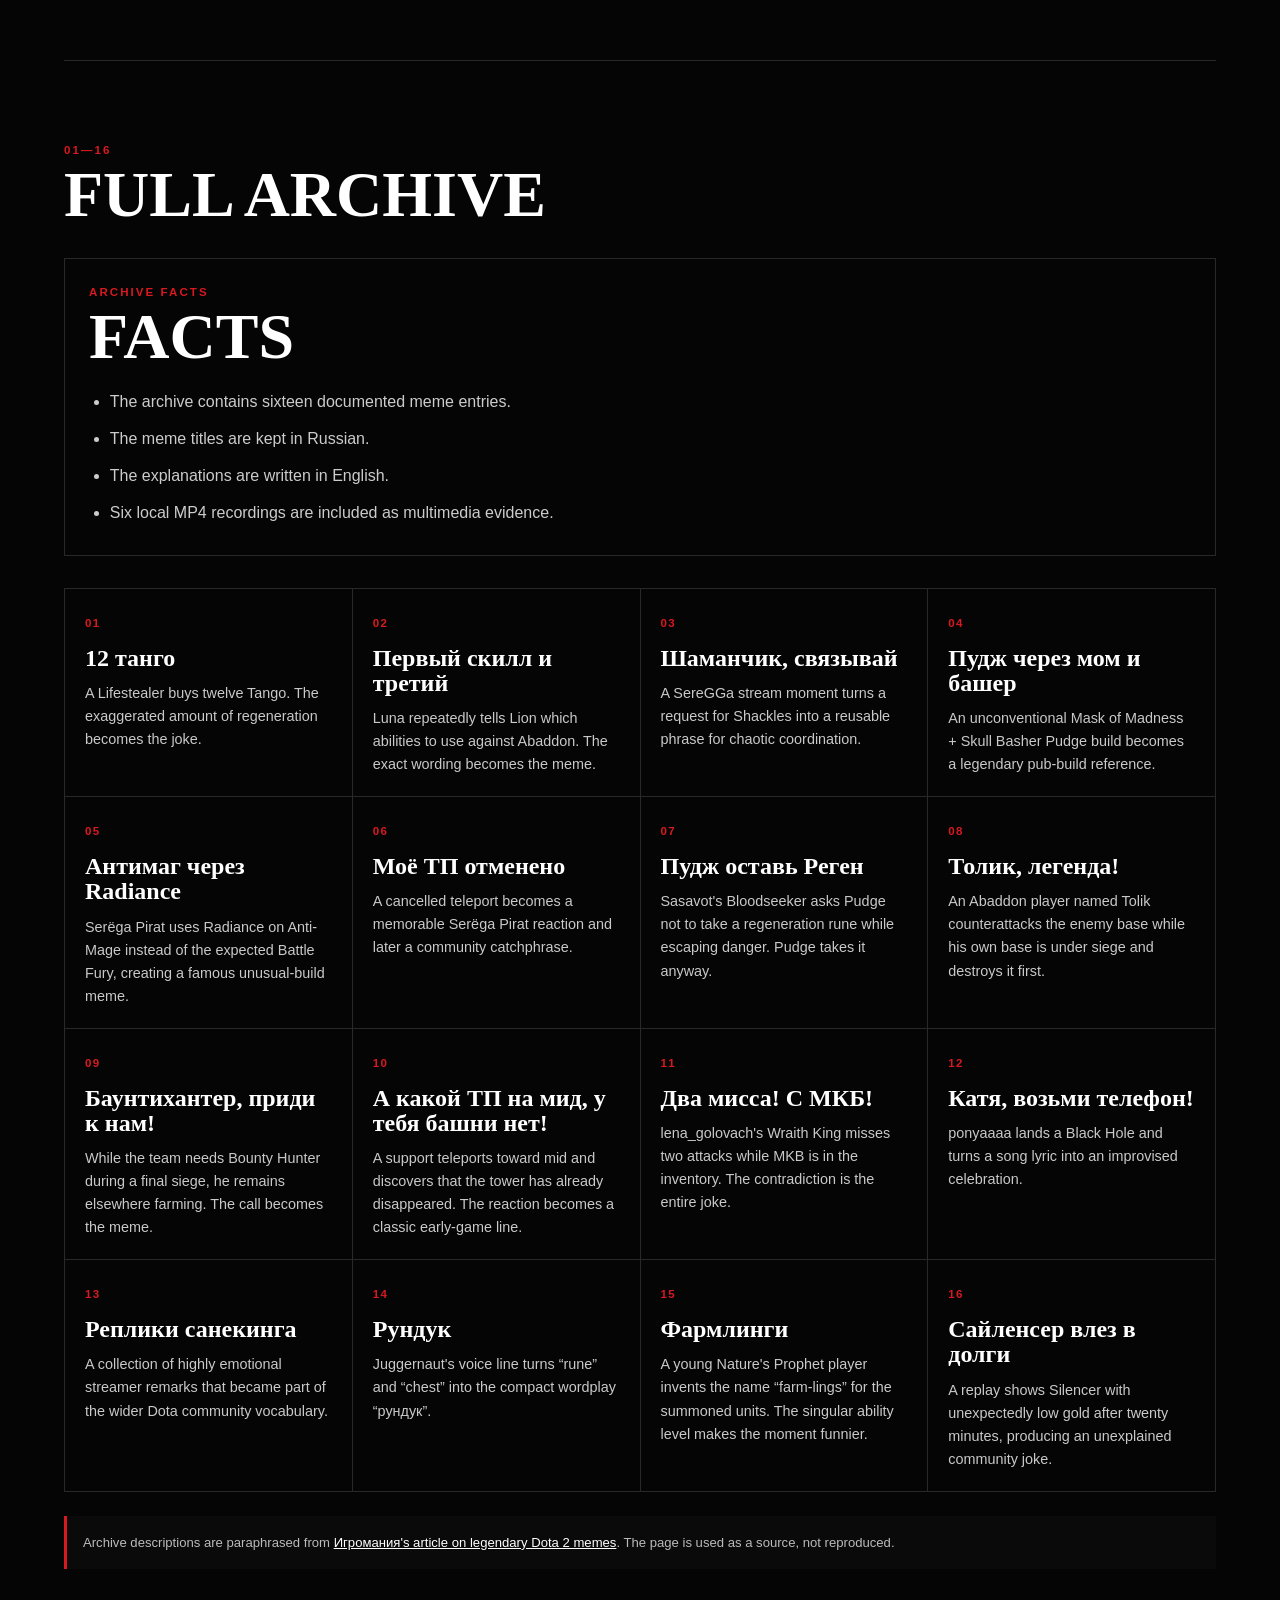
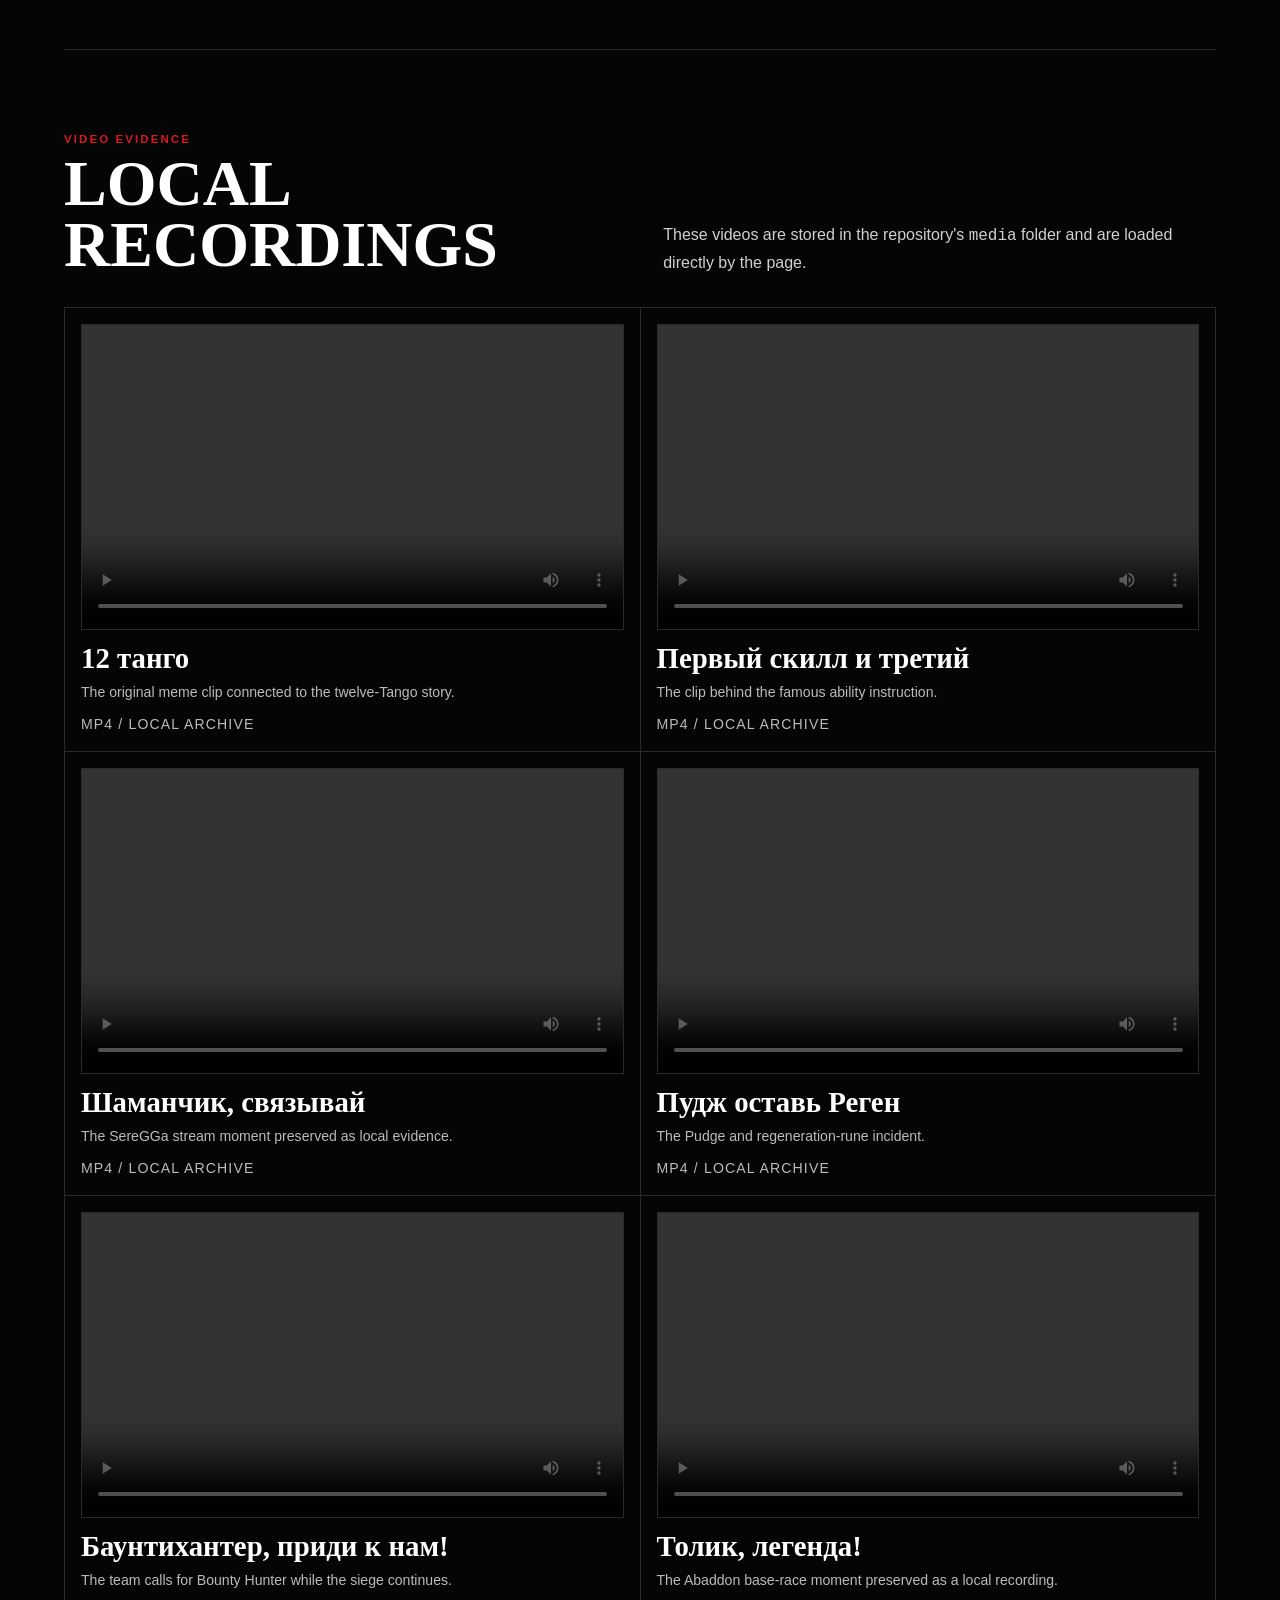
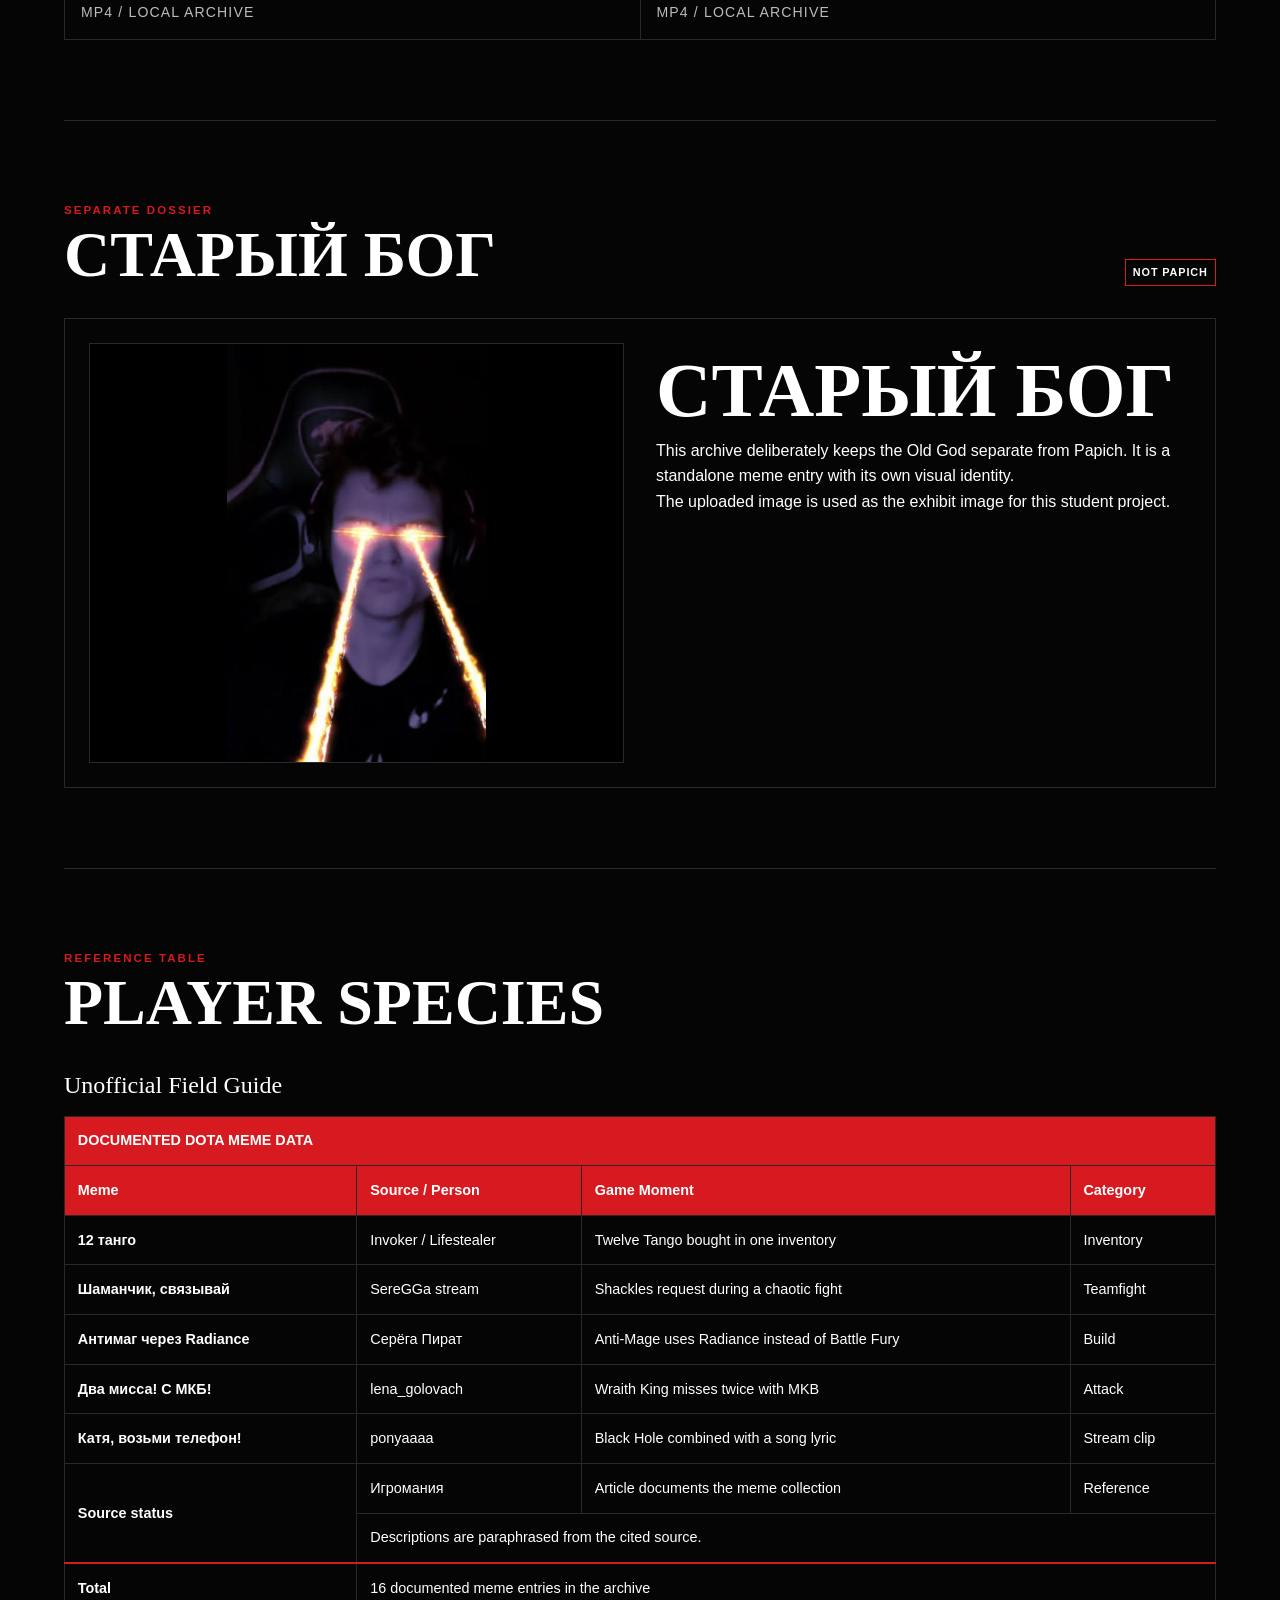
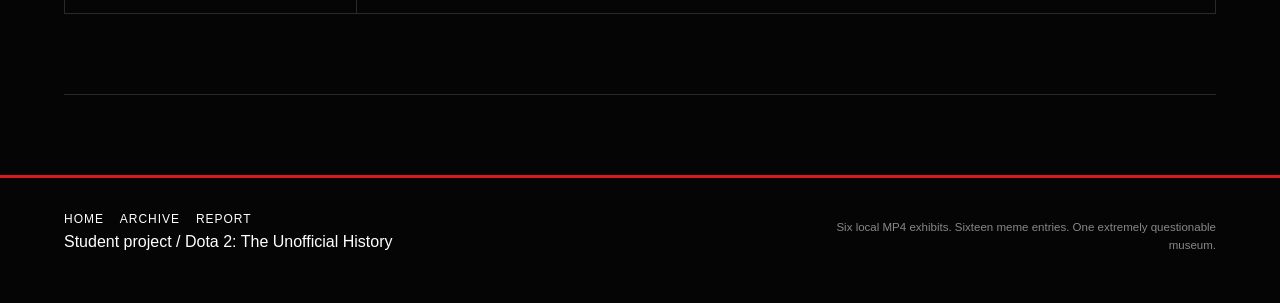
==== commit f2e242a4: "Use concrete timeline dates for assignment" ====
--- a/about.html
+++ b/about.html
@@ -41,7 +41,7 @@
   <ol class="timeline">
     <li><span class="timeline-date">2013</span><span>Dota 2's 2013 competitive era provides the early setting for the archive's old-school meme culture.</span></li>
     <li><span class="timeline-date">2013—2014</span><span><strong>Пудж через мом и башер</strong> is associated with an unconventional Pudge build.</span></li>
-    <li><span class="timeline-date">2014—2015</span><span>The archive continues with streamer-driven clips and unusual pub builds.</span></li>
+    <li><span class="timeline-date">2015</span><span>Valve introduces the Dota 2 Reborn beta and the Source 2 era begins.</span></li>
     <li><span class="timeline-date">2025</span><span>The source article used for this project was updated on 18 November 2025 and documents the meme collection.</span></li>
     <li><span class="timeline-date">2026</span><span>The student project turns the documented material into a multi-page HTML/CSS archive.</span></li>
   </ol>
--- a/css/style.css
+++ b/css/style.css
@@ -3,7 +3,7 @@
    Units demonstrated: px, %, rem, em, vh.
 */
 *{box-sizing:border-box;margin:0;padding:0}
-:root{--black:#050505;--white:#f5f5f5;--red:#d71920;--line:#2a2a2a}
+:root{--black:#050505;--white:white;--red:rgb(215,25,32);--line:hsl(0 0% 16%)}
 html{scroll-behavior:smooth}
 body{background:var(--black);color:var(--white);font-family:Arial,Helvetica,sans-serif;font-size:16px;line-height:1.6}
 img,video{display:block;max-width:100%}
@@ -73,6 +73,10 @@
 .old-god-card h3{font-family:Georgia,"Times New Roman",serif;font-size:clamp(2.5rem,6vw,5rem);line-height:.9;text-transform:uppercase;margin:.8rem 0}
 .badge{display:inline-block;color:var(--white);border:1px solid var(--red);padding:.25rem .45rem;font-size:.68rem;font-weight:800;letter-spacing:.08em;text-transform:uppercase}
 
+.archive-subject{max-width:850px;margin-top:1.5rem;padding:1rem 1.2rem;border-left:3px solid var(--red);background:#0a0a0a;color:#ccc}
+.facts-box{margin:2rem 0;border:1px solid var(--line);padding:1.5rem}
+.facts-box ul{padding-left:1.3rem;margin-top:1rem}
+.facts-box li{padding:.35rem 0;color:#ccc}
 .source-box{margin-top:1.5rem;padding:1rem;border-left:3px solid var(--red);background:#0a0a0a;font-size:.82rem;color:#bbb}
 .source-box a{text-decoration:underline}
 
